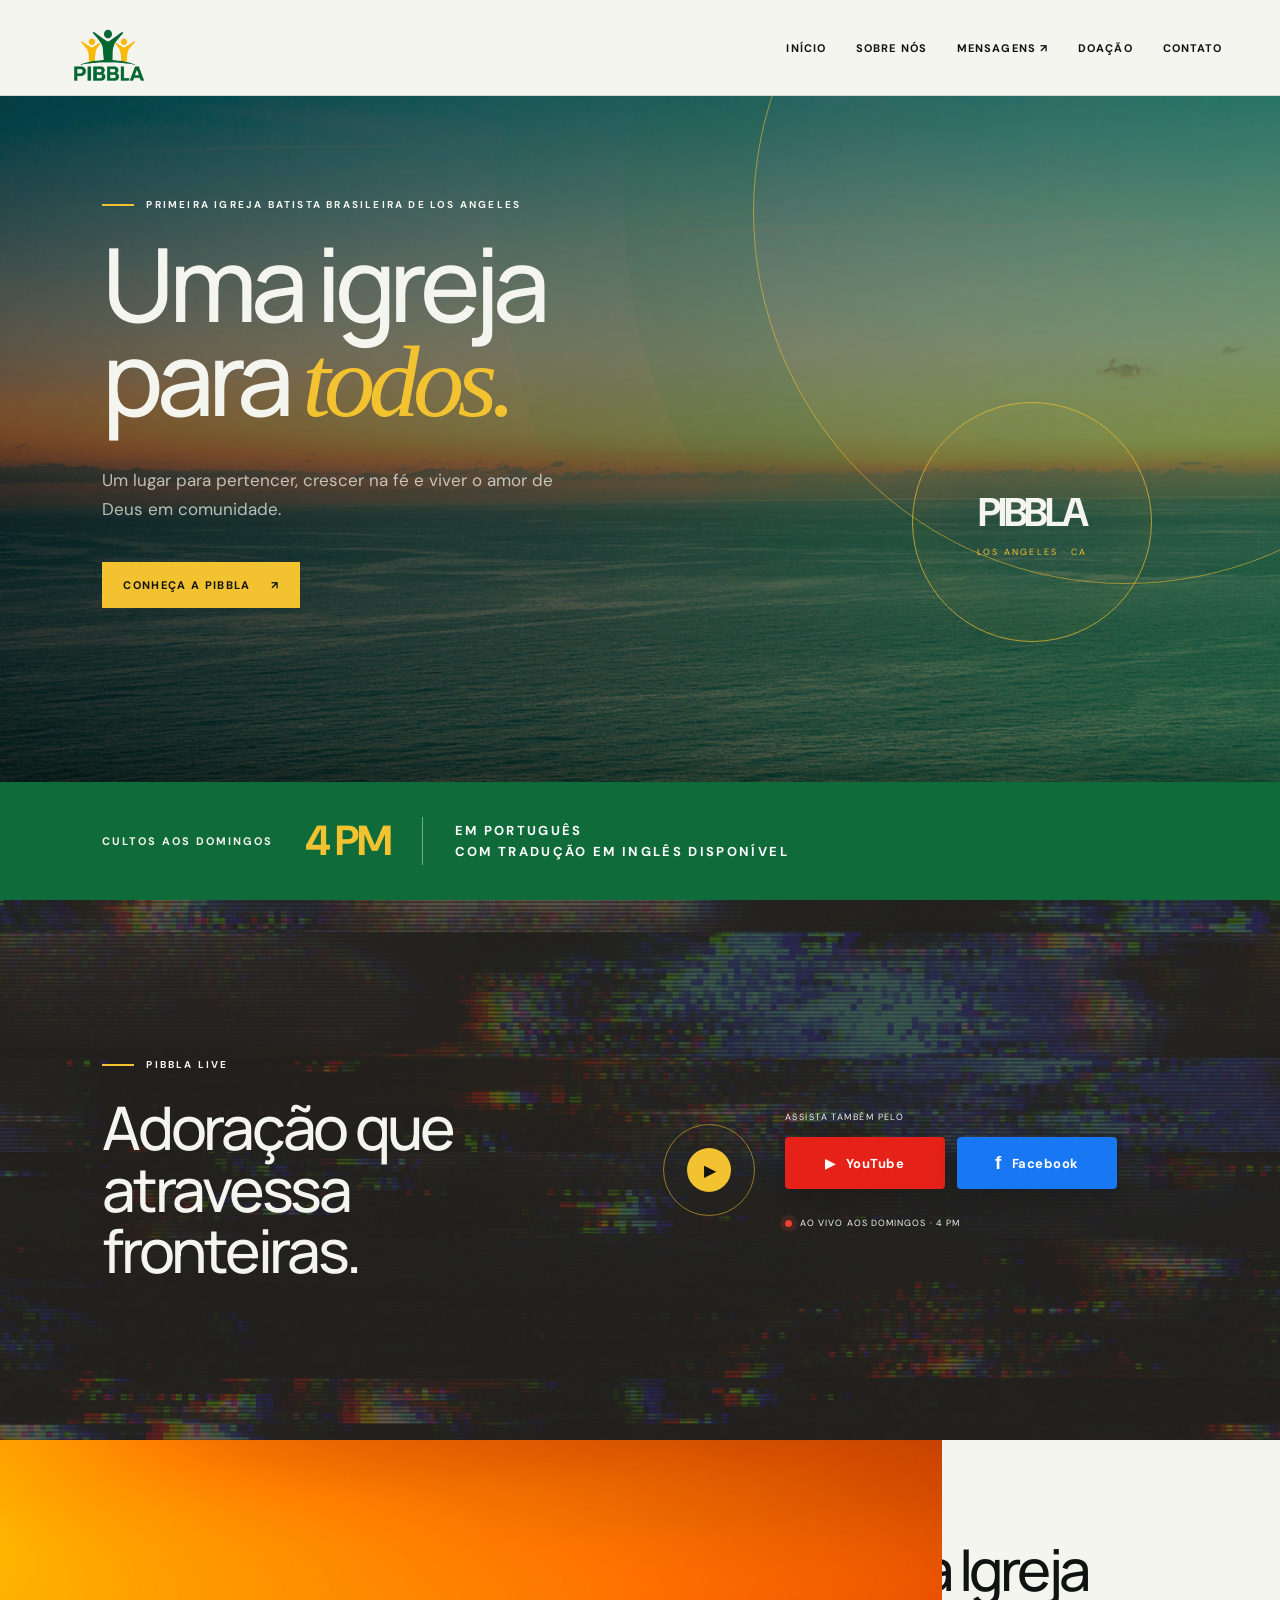
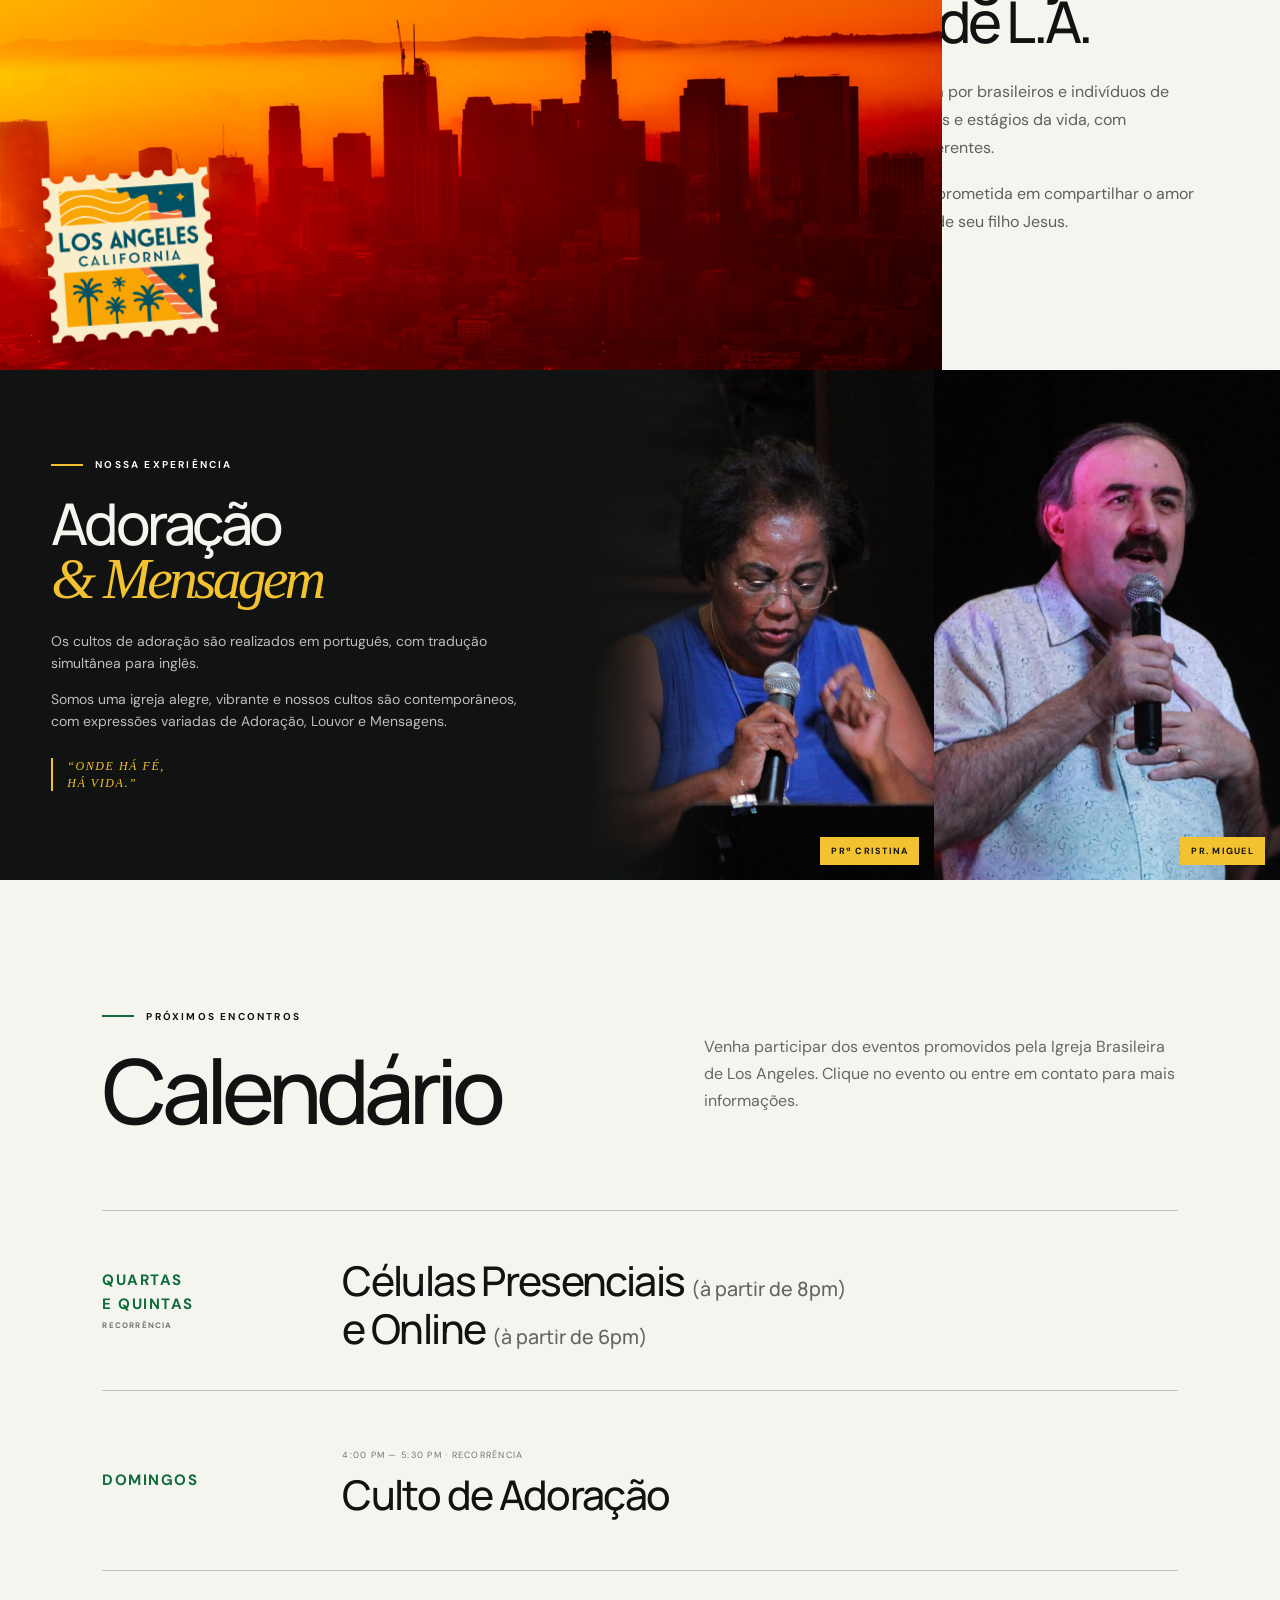
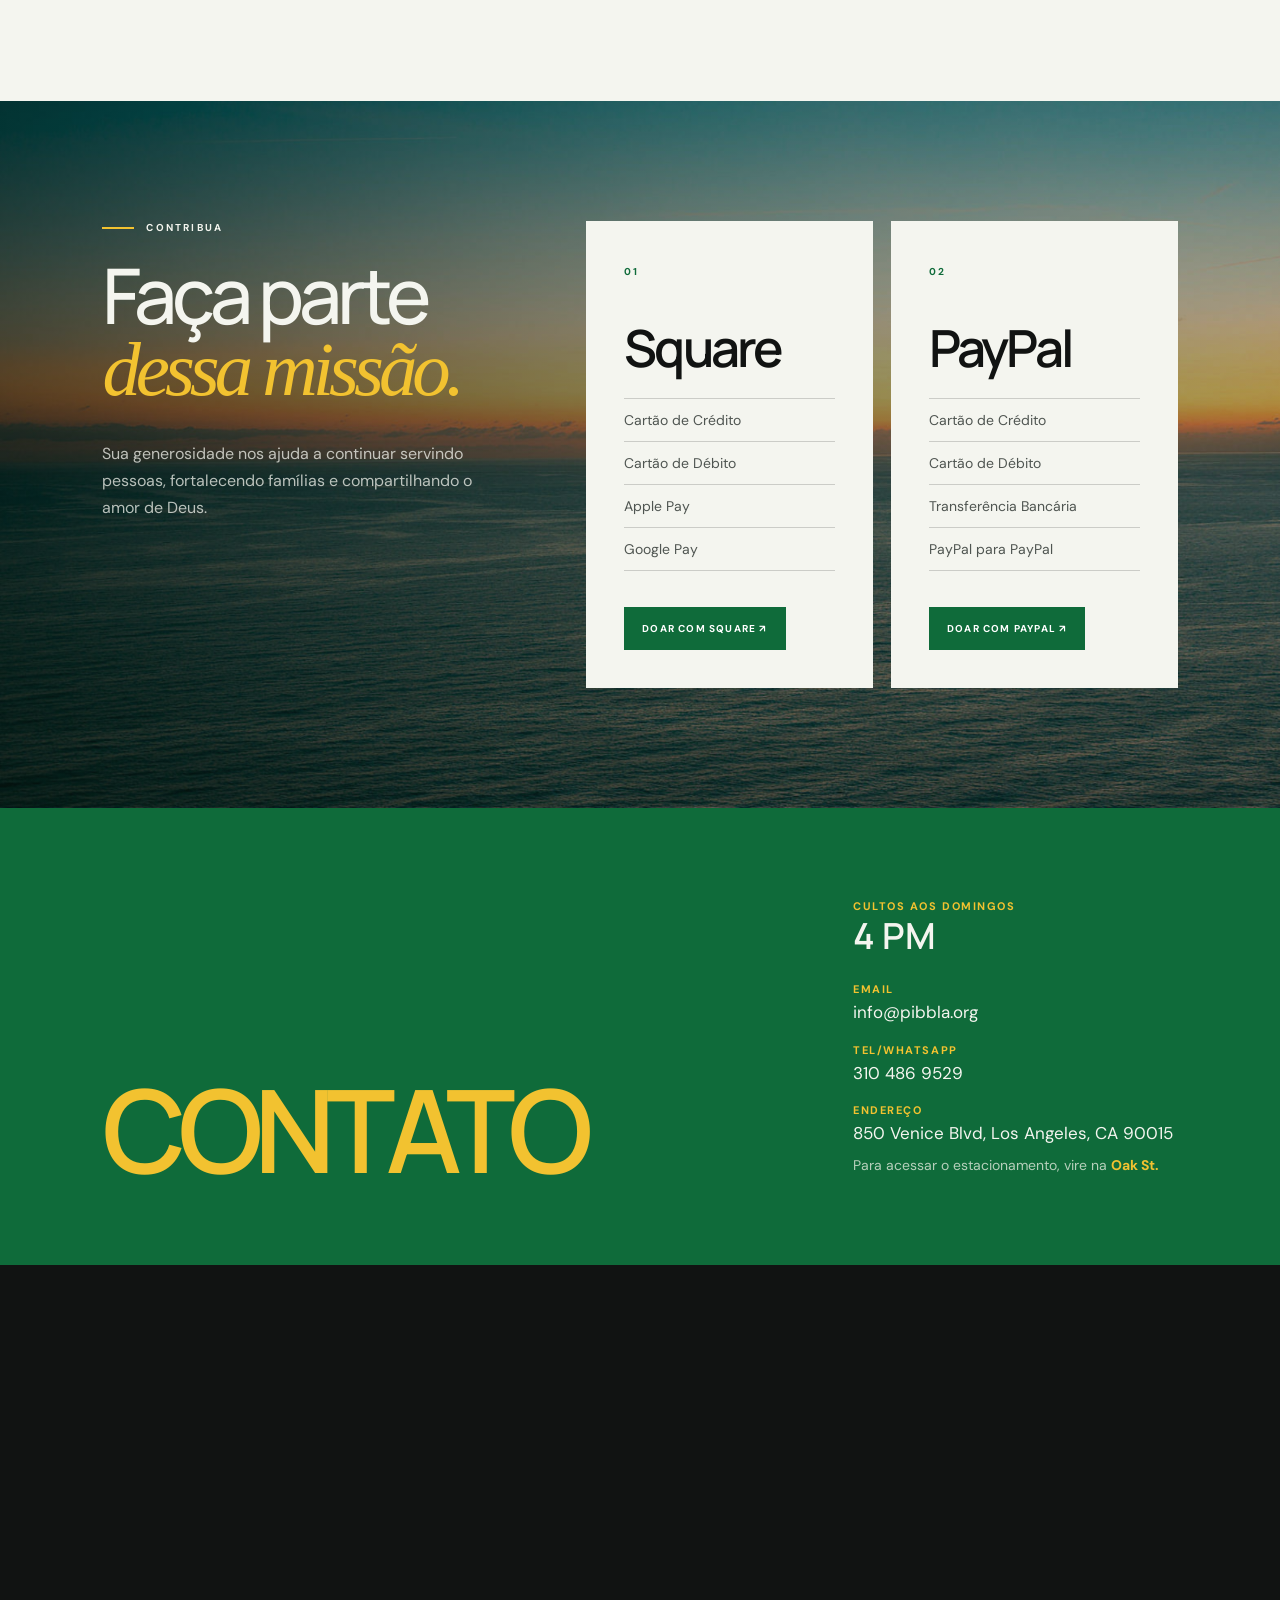
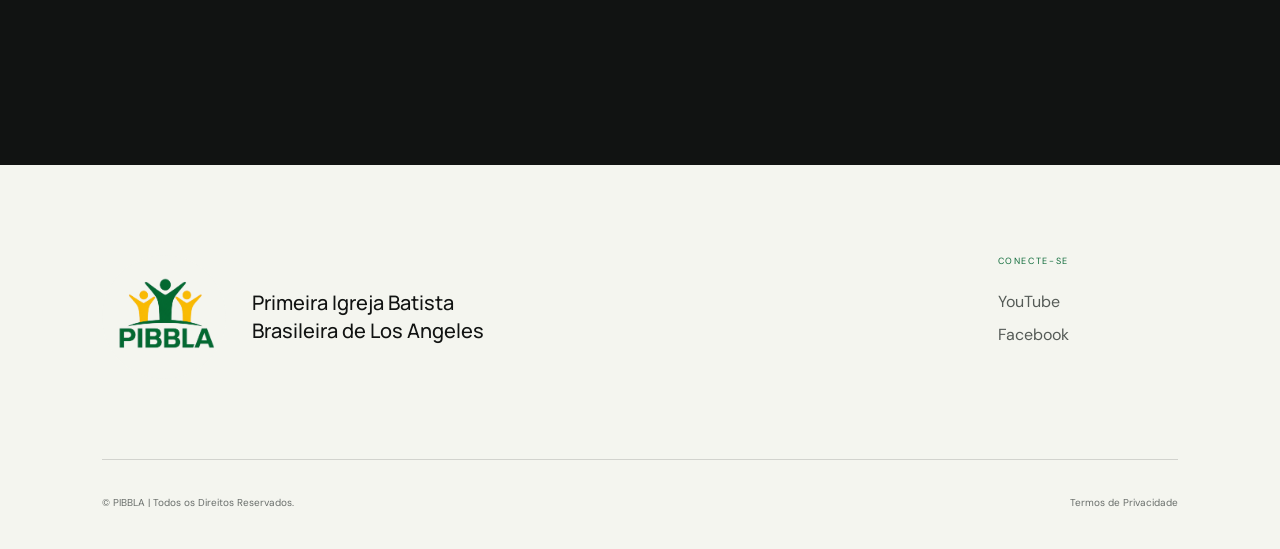
==== index.html @ 560efdf2 "adicionar doação ao menu principal" ====
<!doctype html>
<html lang="pt-BR">
<head>
  <meta charset="utf-8">
  <meta name="viewport" content="width=device-width, initial-scale=1">
  <meta name="description" content="Uma igreja para todos. Cultos em português com tradução para inglês, domingos às 4 PM em Los Angeles.">
  <meta name="theme-color" content="#0F6B3A">
  <title>PIBBLA | Primeira Igreja Batista Brasileira de Los Angeles</title>
  <link rel="icon" href="./public/pibbla-logo.png">
  <link rel="stylesheet" href="./app/globals.css">
</head>
<body>
  <main>
    <header class="site-header">
      <a class="brand" href="#inicio" aria-label="PIBBLA — Início">
        <img src="./public/pibbla-logo.png" alt="Logo PIBBLA" width="128" height="128">
      </a>
      <nav class="desktop-nav" aria-label="Navegação principal">
        <a href="#inicio">INÍCIO</a>
        <a href="./sobre/">SOBRE NÓS</a>
        <a href="https://www.youtube.com/@PIBBLAtv1" target="_blank" rel="noreferrer">MENSAGENS <span aria-hidden="true">↗</span></a>
        <a href="#doacao">DOAÇÃO</a>
        <a href="#contato">CONTATO</a>
      </nav>
      <details class="mobile-nav">
        <summary aria-label="Abrir menu"><span></span><span></span></summary>
        <div class="mobile-nav-panel">
          <a href="#inicio">INÍCIO</a>
          <a href="./sobre/">SOBRE NÓS</a>
          <a href="https://www.youtube.com/@PIBBLAtv1" target="_blank" rel="noreferrer">MENSAGENS <span aria-hidden="true">↗</span></a>
          <a href="#doacao">DOAÇÃO</a>
          <a href="#contato">CONTATO</a>
        </div>
      </details>
    </header>

    <section class="hero" id="inicio">
      <div class="hero-noise"></div>
      <div class="hero-copy">
        <p class="eyebrow light">Primeira Igreja Batista Brasileira de Los Angeles</p>
        <h1>Uma igreja<br>para <em>todos.</em></h1>
        <p class="hero-intro">Um lugar para pertencer, crescer na fé e viver o amor de Deus em comunidade.</p>
        <div class="hero-actions">
          <a class="primary-button" href="#sobre">CONHEÇA A PIBBLA <span aria-hidden="true">↗</span></a>
        </div>
      </div>
      <div class="hero-mark" aria-hidden="true">
        <div class="sun-ring"></div><span>PIBBLA</span><small>LOS ANGELES · CA</small>
      </div>
      <div class="service-strip">
        <span>CULTOS AOS DOMINGOS</span><strong>4 PM</strong><i></i>
        <span>EM PORTUGUÊS<br>COM TRADUÇÃO EM INGLÊS DISPONÍVEL</span>
      </div>
    </section>

    <section class="live-section" id="mensagens">
      <div class="live-title">
        <p class="eyebrow light">PIBBLA LIVE</p>
        <h2>Adoração que<br>atravessa fronteiras.</h2>
      </div>
      <div class="live-card">
        <a class="live-orbit" href="https://www.youtube.com/@PIBBLAtv1" target="_blank" rel="noreferrer" aria-label="Assistir à PIBBLA no YouTube"><span>▶</span></a>
        <div>
          <p>ASSISTA TAMBÉM PELO</p>
          <div class="channel-buttons">
            <a class="youtube-button" href="https://www.youtube.com/@PIBBLAtv1" target="_blank" rel="noreferrer"><span>▶</span> YouTube</a>
            <a class="facebook-button" href="https://www.facebook.com/pibbla/" target="_blank" rel="noreferrer"><span>f</span> Facebook</a>
          </div>
          <a class="live-meta" href="https://www.youtube.com/@PIBBLAtv1" target="_blank" rel="noreferrer"><span class="live-dot"></span> AO VIVO AOS DOMINGOS · 4 PM</a>
        </div>
      </div>
    </section>

    <section class="about-section" id="sobre">
      <div class="about-visual" aria-label="Vista de Los Angeles ao pôr do sol">
        <img class="about-photo" src="./public/la-sunset.png" alt="Los Angeles ao pôr do sol" width="1920" height="1080">
        <img class="about-stamp" src="./public/la-stamp.png" alt="Los Angeles, California" width="220" height="220">
      </div>
      <div class="about-copy">
        <p class="eyebrow">QUEM SOMOS</p>
        <h2>A Primeira Igreja<br>Brasileira de L.A.</h2>
        <p>A PIBBLA é uma igreja formada por brasileiros e indivíduos de diversas etnias, idiomas, idades e estágios da vida, com interesses e necessidades diferentes.</p>
        <p>Porém, somos uma igreja comprometida em compartilhar o amor de Deus e a salvação através de seu filho Jesus.</p>
        <a class="text-link" href="./sobre/">CONHEÇA NOSSA HISTÓRIA <span aria-hidden="true">↗</span></a>
      </div>
    </section>

    <section class="worship-section">
      <div class="worship-content">
        <div class="worship-heading">
          <p class="eyebrow light">NOSSA EXPERIÊNCIA</p>
          <h2>Adoração<br><em>&amp; Mensagem</em></h2>
        </div>
        <div class="worship-copy">
          <p>Os cultos de adoração são realizados em português, com tradução simultânea para inglês.</p>
          <p>Somos uma igreja alegre, vibrante e nossos cultos são contemporâneos, com expressões variadas de Adoração, Louvor e Mensagens.</p>
        </div>
        <div class="worship-quote">“ONDE HÁ FÉ,<br>HÁ VIDA.”</div>
      </div>
      <div class="pastors-gallery" aria-label="Pastores da PIBBLA pregando">
        <figure class="pastor-card pastor-cristina">
          <img src="./public/pr-cristina.png" alt="Pastora Cristina pregando durante um culto" width="997" height="997">
          <figcaption>PRª CRISTINA</figcaption>
        </figure>
        <figure class="pastor-card pastor-miguel">
          <img src="./public/pr-miguel.png" alt="Pastor Miguel pregando durante um culto" width="890" height="925">
          <figcaption>PR. MIGUEL</figcaption>
        </figure>
      </div>
    </section>

    <section class="calendar-section" id="calendario">
      <div class="calendar-heading">
        <div><p class="eyebrow">PRÓXIMOS ENCONTROS</p><h2>Calendário</h2></div>
        <p>Venha participar dos eventos promovidos pela Igreja Brasileira de Los Angeles. Clique no evento ou entre em contato para mais informações.</p>
      </div>
      <div class="event-list">
        <article class="event-card">
          <div class="event-date event-day">
            <span>QUARTAS</span>
            <strong>E QUINTAS</strong>
            <small>RECORRÊNCIA</small>
          </div>
          <div class="event-info">
            <h3>Células Presenciais <small>(à partir de 8pm)</small><br>e Online <small>(à partir de 6pm)</small></h3>
          </div>
        </article>
        <article class="event-card yellow">
          <div class="event-date event-day"><span>DOMINGOS</span></div>
          <div class="event-info"><span>4:00 PM — 5:30 PM · RECORRÊNCIA</span><h3>Culto de Adoração</h3></div>
        </article>
      </div>
    </section>

    <section class="donation-section" id="doacao">
      <div class="donation-heading">
        <p class="eyebrow light">CONTRIBUA</p>
        <h2>Faça parte<br><em>dessa missão.</em></h2>
        <p>Sua generosidade nos ajuda a continuar servindo pessoas, fortalecendo famílias e compartilhando o amor de Deus.</p>
      </div>
      <div class="donation-options">
        <article class="donation-card">
          <div>
            <span class="donation-number">01</span>
            <h3>Square</h3>
            <ul>
              <li>Cartão de Crédito</li>
              <li>Cartão de Débito</li>
              <li>Apple Pay</li>
              <li>Google Pay</li>
            </ul>
          </div>
          <a href="https://square.link/u/5iBlgdtg" target="_blank" rel="noreferrer">DOAR COM SQUARE <span aria-hidden="true">↗</span></a>
        </article>
        <article class="donation-card">
          <div>
            <span class="donation-number">02</span>
            <h3>PayPal</h3>
            <ul>
              <li>Cartão de Crédito</li>
              <li>Cartão de Débito</li>
              <li>Transferência Bancária</li>
              <li>PayPal para PayPal</li>
            </ul>
          </div>
          <a href="https://www.paypal.com/donate?business=info%40pibbla.org&amp;currency_code=USD" target="_blank" rel="noreferrer">DOAR COM PAYPAL <span aria-hidden="true">↗</span></a>
        </article>
      </div>
    </section>

    <section class="location-section" id="contato">
      <div class="location-row">
        <h2>CONTATO</h2>
        <div class="location-info">
          <p class="location-service"><strong>CULTOS AOS DOMINGOS</strong><span>4 PM</span></p>
          <address class="contact-details">
            <div><strong>Email</strong><a href="mailto:info@pibbla.org">info@pibbla.org</a></div>
            <div><strong>Tel/WhatsApp</strong><a href="tel:+13104869529">310 486 9529</a></div>
            <div>
              <strong>Endereço</strong>
              <span>850 Venice Blvd, Los Angeles, CA 90015</span>
              <span class="parking-note">Para acessar o estacionamento, vire na <b>Oak St.</b></span>
            </div>
          </address>
        </div>
      </div>
    </section>
    <div class="map-wrap">
      <iframe src="https://www.google.com/maps/embed?pb=!1m18!1m12!1m3!1d3306.166671307487!2d-118.27794538876532!3d34.03959547304974!2m3!1f0!2f0!3f0!3m2!1i1024!2i768!4f13.1!3m3!1m2!1s0x80c2c7bff854f23f%3A0x5327338df000f85c!2sPIBBLA%20-%20First%20Brazilian%20Baptist%20Church!5e0!3m2!1sen!2sus!4v1785080963605!5m2!1sen!2sus" title="Localização da PIBBLA no Google Maps" width="600" height="450" style="border:0;" allowfullscreen loading="lazy" referrerpolicy="strict-origin-when-cross-origin"></iframe>
    </div>

    <footer>
      <div class="footer-brand">
        <img src="./public/pibbla-logo.png" alt="PIBBLA" width="124" height="124">
        <p>Primeira Igreja Batista<br>Brasileira de Los Angeles</p>
      </div>
      <div class="footer-links">
        <div><span>CONECTE-SE</span><a href="https://www.youtube.com/@PIBBLAtv1" target="_blank" rel="noreferrer">YouTube</a><a href="https://www.facebook.com/pibbla/" target="_blank" rel="noreferrer">Facebook</a></div>
      </div>
      <div class="footer-bottom">
        <p>© PIBBLA | Todos os Direitos Reservados.</p>
        <button class="privacy-trigger" type="button" data-open-privacy>Termos de Privacidade</button>
      </div>
    </footer>

    <dialog class="privacy-dialog" aria-labelledby="privacy-title">
      <div class="privacy-dialog-header">
        <div>
          <p class="eyebrow">DOCUMENTO LEGAL</p>
          <h2 id="privacy-title">Termos de Privacidade</h2>
        </div>
        <form method="dialog">
          <button class="privacy-close" type="submit" aria-label="Fechar termos de privacidade">FECHAR <span aria-hidden="true">×</span></button>
        </form>
      </div>
      <div class="privacy-dialog-content">
        <p>O conteúdo deste site (<a href="http://pibbla.org/" target="_blank" rel="noreferrer">pibbla.org</a>) tem como objetivo edificar a Igreja, evangelizar os não alcançados e contribuir para o crescimento ministerial de líderes cristãos.</p>
        <p>As fontes dos artigos e matérias serão sempre que possível identificadas, exceto nos casos de fonte desconhecida, de domínio público ou de autoria não identificada. Caso você seja comprovadamente o autor de alguma das matérias veiculadas em nosso site, pedimos que entre em contato conosco o mais rápido possível para que imediatamente identifiquemos sua autoria, assim podendo fazer as alterações solicitadas ou até mesmo a retirada da matéria do ar em respeito ao autor e aos seus direitos de criação e propriedade autoral.</p>
        <p>Os artigos e matérias de colaboradores publicadas neste site são de inteira responsabilidade de seus autores e não expressam necessariamente a opinião do site ou a postura ministerial e doutrinária da PIBBLA.</p>
        <p>Todo o conteúdo do site, com exceção das fotos, pode ser usado como citação desde que identificando a fonte. Não é permitido, no entanto, a reprodução para fins de comercialização.</p>
        <p><strong>As fotos em nosso website, assim como a galeria de fotos de eventos, vídeos, áudio etc., não poderão ser utilizadas sem a concessão da PIBBLA em forma escrita!</strong></p>
        <p>Participe da otimização do nosso site enviando sua contribuição, opinião ou crítica construtiva por meio de nossos canais de contato.</p>
        <p><strong>Este site pertence à Primeira Igreja Batista Brasileira de Los Angeles (PIBBLA).</strong></p>

        <h3>Dados Pessoais</h3>
        <p>A PIBBLA não vende, aluga ou, de outro modo, torna disponível a terceiros qualquer dado pessoal (nome, endereço, número de telefone e/ou fax e endereço de correio eletrônico) enviado pelos utilizadores do nosso site.</p>
        <p>Usaremos a sua informação pessoal de modo confidencial e exclusivamente em nosso relacionamento.</p>

        <h3>Dados Não Pessoais</h3>
        <p>A PIBBLA pode recorrer à informação estatística não pessoalmente identificável a fim de otimizar o nosso site, como parte do nosso processo de revisão interna contínua e, de um modo geral, para aprender mais sobre nossos visitantes cadastrados.</p>

        <h3>Direitos Autorais</h3>
        <p>Todos os estudos, informações e imagens ou outros direitos de propriedade intelectual mencionados neste site pertencem à Primeira Igreja Batista Brasileira de Los Angeles ou aos autores mencionados.</p>
        <p>Modificação, cópia, empréstimo, transmissão e radiofusão não autorizados são proibidos. O material originário deste site não poderá ser comercializado.</p>
        <p>Os links do site podem conduzi-lo a outros sites e a PIBBLA não se responsabiliza pelo teor, exatidão ou função desses sites; as conexões são fornecidas em boa-fé e a PIBBLA não pode se responsabilizar por qualquer alteração subsequente nos sites aos quais está conectada.</p>

        <h3>Política de Privacidade</h3>
        <p>A PIBBLA e qualquer parte envolvida na criação, produção ou distribuição deste site não serão responsáveis por quaisquer danos, custos, perdas ou quaisquer obrigações diretas, incidentais, consequentes, indiretas ou punitivas resultantes de seu acesso ou uso deste site. A PIBBLA não será responsável por qualquer dano ou vírus que possa infectar seu computador ou outros equipamentos pelo uso, acesso ou transferência de qualquer material deste site.</p>
        <p>Considerando que alguns detalhes pessoais enviados aos sites da PIBBLA estão sujeitos à nossa política de proteção e privacidade de dados pessoais, entendemos que toda a informação fornecida à PIBBLA por meio da Internet (incluindo observações, sugestões, ideias, gráficos etc.) se tornará e permanecerá de nossa exclusiva propriedade com direitos irrestritos ao seu uso, sem qualquer compensação a você ou a outra pessoa. Adicionalmente, qualquer informação deste tipo não será por nós tratada como confidencial.</p>

        <h3>Segurança da Informação</h3>
        <p>Dados de identificação pessoal são mantidos de maneira segura. Somente os funcionários autorizados da PIBBLA, seus ministérios ou líderes autorizados têm acesso aos dados de identificação pessoal.</p>
        <p>Esta política pode ser modificada periodicamente.</p>
      </div>
    </dialog>
  </main>
  <script>
    const privacyDialog = document.querySelector('.privacy-dialog');
    document.querySelector('[data-open-privacy]').addEventListener('click', () => privacyDialog.showModal());
    privacyDialog.addEventListener('click', (event) => {
      if (event.target === privacyDialog) privacyDialog.close();
    });
    document.querySelectorAll('.mobile-nav-panel a').forEach((link) => {
      link.addEventListener('click', () => link.closest('.mobile-nav').removeAttribute('open'));
    });
  </script>
</body>
</html>
---- app/globals.css ----
@import url('https://fonts.googleapis.com/css2?family=DM+Sans:wght@400;500;600;700&family=Manrope:wght@400;500;600;700&display=swap');
:root { --green:#0f6b3a; --yellow:#f2c230; --black:#111312; --off:#f4f5ef; --white:#fff; }
* { box-sizing:border-box; }
::selection { background:#fff; color:var(--green); }
::-moz-selection { background:#fff; color:var(--green); }
html { scroll-behavior:smooth; }
body { margin:0; color:var(--black); background:var(--off); font-family:"DM Sans",sans-serif; }
a { color:inherit; text-decoration:none; }
button, summary { font:inherit; }
.site-header { height:96px; padding:0 4.5vw; display:flex; align-items:center; gap:38px; background:rgba(244,245,239,.96); position:sticky; top:0; z-index:20; border-bottom:1px solid rgba(17,19,18,.12); }
.brand { width:98px; height:72px; display:grid; place-items:center; overflow:hidden; margin-right:auto; }
.brand img { width:92px; height:92px; object-fit:contain; }
.desktop-nav { display:flex; align-items:center; gap:30px; }
.desktop-nav a { font-size:11px; font-weight:700; letter-spacing:.1em; position:relative; }
.desktop-nav a::after { content:""; position:absolute; left:0; right:100%; bottom:-8px; height:2px; background:var(--yellow); transition:.25s; }
.desktop-nav a:hover::after { right:0; }
.primary-button { display:inline-flex; align-items:center; justify-content:center; gap:20px; padding:16px 21px; font-size:11px; font-weight:700; letter-spacing:.12em; transition:.2s; background:var(--yellow); color:var(--black); }
.primary-button:hover { background:#ffd435; transform:translateY(-2px); }
.mobile-nav { display:none; }
.hero { min-height:calc(100vh - 96px); position:relative; overflow:hidden; padding:8vw 8vw 150px; color:var(--off); background-image:linear-gradient(105deg,rgba(7,18,11,.55) 0%,rgba(10,48,27,.55) 48%,rgba(15,107,58,.55) 100%),url("../public/hero-sunset.jpg"); background-size:cover; background-position:center; background-repeat:no-repeat; }
.hero::before { content:""; position:absolute; width:58vw; height:58vw; border:1px solid rgba(242,194,48,.55); border-radius:50%; right:-17vw; top:-20vw; box-shadow:0 0 0 10vw rgba(15,107,58,.06),0 0 0 20vw rgba(15,107,58,.04); }
.hero-noise { position:absolute; inset:0; opacity:.22; background-image:linear-gradient(120deg,transparent 0 48%,rgba(255,255,255,.025) 48% 52%,transparent 52%); background-size:32px 32px; }
.hero-copy { position:relative; z-index:2; max-width:760px; }
.eyebrow { font-size:10px; font-weight:700; letter-spacing:.22em; text-transform:uppercase; margin:0 0 26px; display:flex; align-items:center; gap:12px; }
.eyebrow::before { content:""; width:32px; height:2px; background:var(--green); }
.eyebrow.light::before { background:var(--yellow); }
.hero h1,.about-copy h2,.worship-heading h2,.calendar-heading h2 { font-family:"Manrope",sans-serif; font-size:clamp(54px,8vw,112px); line-height:.91; letter-spacing:-.065em; margin:0; font-weight:500; }
.hero h1 em,.worship-heading em { font-family:Georgia,serif; font-weight:400; color:var(--yellow); }
.hero-intro { max-width:470px; font-size:17px; line-height:1.7; color:rgba(244,245,239,.72); margin:38px 0; }
.hero-actions { display:flex; align-items:center; gap:36px; }
.text-link { display:inline-flex; align-items:center; gap:18px; font-size:10px; letter-spacing:.15em; font-weight:700; padding-bottom:6px; border-bottom:1px solid currentColor; }
.text-link.light { color:var(--off); }
.hero-mark { position:absolute; right:10%; top:38%; width:240px; height:240px; display:flex; flex-direction:column; align-items:center; justify-content:center; z-index:2; }
.sun-ring { position:absolute; inset:0; border:1px solid rgba(242,194,48,.7); border-radius:50%; box-shadow:inset 0 0 70px rgba(242,194,48,.08); }
.hero-mark span { font-size:40px; font-weight:700; letter-spacing:-.08em; }
.hero-mark small { font-size:9px; letter-spacing:.25em; color:var(--yellow); margin-top:8px; }
.service-strip { position:absolute; bottom:0; left:0; right:0; min-height:118px; background:var(--green); padding:26px 8vw; display:flex; align-items:center; gap:32px; z-index:3; box-shadow:0 -18px 45px rgba(0,0,0,.22); }
.service-strip span { font-size:11px; font-weight:700; letter-spacing:.18em; line-height:1.65; }
.service-strip span:last-child { font-size:13px; color:var(--white); }
.service-strip strong { font-size:42px; line-height:1; letter-spacing:-.05em; color:var(--yellow); }
.service-strip i { width:1px; height:48px; background:rgba(255,255,255,.42); }
.live-section { padding:130px 8vw; background-color:var(--black); background-image:url("../public/pibbla-live-bg.jpg"); background-size:cover; background-position:center; background-repeat:no-repeat; color:var(--off); display:grid; grid-template-columns:1fr 1.25fr; gap:6vw; align-items:center; }
.live-title h2 { font:500 clamp(38px,4.7vw,70px)/1.02 "Manrope",sans-serif; letter-spacing:-.055em; margin:0; }
.live-card { min-height:280px; background:transparent; color:var(--off); padding:40px; display:grid; grid-template-columns:auto 1fr; align-items:center; gap:30px; position:relative; overflow:hidden; border:0; }
.live-orbit { width:92px; height:92px; border:1px solid rgba(242,194,48,.55); border-radius:50%; display:grid; place-items:center; }
.live-orbit span { width:44px; height:44px; border-radius:50%; display:grid; place-items:center; background:var(--yellow); color:var(--black); padding-left:3px; }
.live-card p { font-size:9px; letter-spacing:.16em; margin:0 0 10px; }
.channel-buttons { display:flex; flex-wrap:wrap; gap:12px; margin:14px 0 28px; }
.channel-buttons a { min-width:160px; padding:15px 22px; display:inline-flex; align-items:center; justify-content:center; gap:10px; border-radius:4px; font-size:13px; font-weight:700; letter-spacing:.04em; box-shadow:0 8px 24px rgba(0,0,0,.22); transition:transform .2s,filter .2s; }
.channel-buttons a:hover { transform:translateY(-2px); filter:brightness(1.1); }
.channel-buttons a:focus-visible { outline:3px solid var(--yellow); outline-offset:3px; }
.youtube-button { background:#e62117; color:#fff; }
.facebook-button { background:#1877f2; color:#fff; }
.facebook-button span { font:bold 19px Arial,sans-serif; }
.live-meta { font-size:9px; letter-spacing:.12em; display:flex; align-items:center; gap:8px; }
.live-dot { width:7px; height:7px; background:#eb4034; border-radius:50%; box-shadow:0 0 0 5px rgba(235,64,52,.15); }
.about-section { display:grid; grid-template-columns:1fr 1fr; align-items:stretch; }
.about-visual { aspect-ratio:16/9; background:var(--green); position:relative; overflow:hidden; }
.about-photo { position:absolute; top:0; bottom:0; left:-10%; width:120%; height:100%; max-width:none; object-fit:cover; object-position:center 56%; animation:about-photo-pan linear both; animation-timeline:view(); animation-range:entry 0% exit 100%; will-change:transform; }
@keyframes about-photo-pan { from { transform:translateX(-6%); } to { transform:translateX(6%); } }
.about-stamp { position:absolute; left:5%; bottom:6%; width:clamp(120px,13vw,190px); height:auto; z-index:2; transform:rotate(-4deg); filter:drop-shadow(0 12px 20px rgba(0,0,0,.28)); }
.about-copy { background:var(--off); padding:clamp(48px,5vw,90px) clamp(40px,6vw,110px); display:flex; flex-direction:column; justify-content:center; align-items:flex-start; }
.about-copy h2 { font-size:clamp(42px,4.5vw,70px); margin-bottom:30px; }
.about-copy>p:not(.eyebrow) { color:#5d615e; line-height:1.75; max-width:580px; font-size:16px; margin:0 0 18px; }
.about-copy .text-link { margin-top:32px; }
.worship-section { padding:0; min-height:510px; background:var(--black); color:var(--off); display:grid; grid-template-columns:46% 54%; position:relative; overflow:hidden; }
.worship-content { padding:48px 4vw; display:flex; flex-direction:column; justify-content:center; position:relative; z-index:2; }
.worship-heading h2 { font-size:clamp(46px,4.5vw,68px); }
.worship-copy { padding-top:26px; max-width:540px; }
.worship-copy p { font-size:14px; line-height:1.55; color:rgba(244,245,239,.76); margin:0 0 15px; }
.worship-quote { margin-top:10px; font:italic 12px/1.4 Georgia,serif; color:var(--yellow); letter-spacing:.13em; border-left:2px solid var(--yellow); padding-left:14px; }
.pastors-gallery { position:relative; min-width:0; display:grid; grid-template-columns:1fr 1fr; align-items:stretch; gap:0; padding:0; }
.pastors-gallery::before { content:""; position:absolute; top:0; bottom:0; left:0; width:150px; background:linear-gradient(90deg,var(--black) 0%,rgba(17,19,18,.82) 30%,transparent 100%); z-index:2; pointer-events:none; }
.pastor-card { position:relative; width:100%; height:100%; margin:0; background:var(--black); overflow:hidden; }
.pastor-card img { display:block; width:100%; height:100%; object-fit:cover; object-position:center top; image-rendering:auto; }
.pastor-card figcaption { position:absolute; right:15px; bottom:15px; padding:8px 11px; background:var(--yellow); color:var(--black); font-size:9px; font-weight:700; letter-spacing:.14em; }
.calendar-section { padding:130px 8vw; background:var(--off); }
.calendar-heading { display:grid; grid-template-columns:1fr 1fr; gap:10vw; align-items:end; margin-bottom:80px; }
.calendar-heading h2 { font-size:clamp(58px,7vw,100px); }
.calendar-heading>p { max-width:550px; color:#656965; line-height:1.7; }
.event-list { border-top:1px solid rgba(17,19,18,.22); }
.event-card { display:grid; grid-template-columns:210px 1fr; align-items:center; gap:30px; min-height:180px; border-bottom:1px solid rgba(17,19,18,.22); padding:28px 38px 28px 0; transition:.25s; }
.event-card:hover { padding-left:28px; background:var(--yellow); color:#0F6B3B; }
.event-date { display:flex; flex-direction:column; }
.event-date span { font-size:10px; letter-spacing:.2em; font-weight:700; }
.event-date strong { font:500 64px/1 "Manrope",sans-serif; letter-spacing:-.06em; }
.event-day { gap:7px; }
.event-day span,.event-day strong { font:700 15px/1.15 "DM Sans",sans-serif; letter-spacing:.1em; color:var(--green); }
.event-day small { font-size:8px; font-weight:700; letter-spacing:.15em; color:#727572; }
.event-info span { font-size:9px; letter-spacing:.14em; color:#727572; }
.event-info h3 { font:500 clamp(28px,3.2vw,46px)/1.17 "Manrope",sans-serif; letter-spacing:-.04em; margin:8px 0 0; }
.event-info h3 small { font-size:.48em; letter-spacing:0; color:#626662; white-space:nowrap; }
.event-card:hover .event-day span,.event-card:hover .event-day strong,.event-card:hover .event-day small,.event-card:hover .event-info span,.event-card:hover .event-info h3,.event-card:hover .event-info h3 small { color:#0F6B3B; }
.event-arrow { width:52px; height:52px; border:1px solid rgba(17,19,18,.3); border-radius:50%; display:grid; place-items:center; }
.donation-section { scroll-margin-top:96px; padding:120px 8vw; background-color:var(--green); background-image:linear-gradient(105deg,rgba(4,24,13,.68) 0%,rgba(6,38,21,.48) 48%,rgba(10,54,30,.3) 100%),url("../public/hero-sunset.jpg"); background-size:cover; background-position:center 52%; background-repeat:no-repeat; color:var(--off); display:grid; grid-template-columns:.8fr 1.2fr; gap:7vw; align-items:start; }
.donation-heading { position:sticky; top:140px; }
.donation-heading h2 { font:500 clamp(50px,6vw,88px)/.92 "Manrope",sans-serif; letter-spacing:-.065em; margin:0; }
.donation-heading h2 em { color:var(--yellow); font-family:Georgia,serif; font-weight:400; }
.donation-heading>p:last-child { max-width:500px; margin:34px 0 0; color:rgba(244,245,239,.74); font-size:16px; line-height:1.7; }
.donation-options { display:grid; grid-template-columns:1fr 1fr; gap:18px; }
.donation-card { min-height:440px; padding:38px; background:var(--off); color:var(--black); display:flex; flex-direction:column; justify-content:space-between; }
.donation-number { color:var(--green); font-size:10px; font-weight:700; letter-spacing:.16em; }
.donation-card h3 { margin:42px 0 24px; font:600 clamp(36px,4vw,54px)/1 "Manrope",sans-serif; letter-spacing:-.055em; }
.donation-card ul { list-style:none; margin:0; padding:0; border-top:1px solid rgba(17,19,18,.18); }
.donation-card li { padding:12px 0; border-bottom:1px solid rgba(17,19,18,.18); color:#4f5551; font-size:14px; }
.donation-card a { align-self:flex-start; margin-top:36px; padding:15px 18px; background:var(--green); color:#fff; font-size:10px; font-weight:700; letter-spacing:.12em; transition:transform .2s,background .2s; }
.donation-card a:hover { background:#084d29; transform:translateY(-2px); }
.location-section { background:var(--green); color:var(--off); padding:90px 8vw; }
.location-row { display:grid; grid-template-columns:1.35fr .65fr; gap:6vw; align-items:end; }
.location-row h2 { font:600 clamp(64px,9vw,138px)/.8 "Manrope",sans-serif; letter-spacing:-.075em; margin:0; color:var(--yellow); }
.location-info { max-width:420px; display:flex; flex-direction:column; align-items:flex-start; gap:20px; }
.location-info p { font-size:17px; line-height:1.6; margin:0; }
.location-info p strong { color:var(--yellow); }
.location-service { display:flex; flex-direction:column; gap:3px; }
.location-service strong { font-size:11px; letter-spacing:.14em; }
.location-service span { font:600 36px/1 "Manrope",sans-serif; color:var(--off); }
.contact-details { display:grid; gap:18px; margin-top:8px; font-style:normal; }
.contact-details div { display:flex; flex-direction:column; gap:4px; }
.contact-details strong { color:var(--yellow); font-size:11px; letter-spacing:.14em; text-transform:uppercase; }
.contact-details a,.contact-details span { color:var(--off); font-size:17px; line-height:1.45; }
.contact-details .parking-note { margin-top:5px; color:rgba(246,246,237,.72); font-size:14px; }
.contact-details .parking-note b { color:var(--yellow); }
.contact-details a:hover { text-decoration:underline; text-underline-offset:4px; }
.map-wrap { width:100%; height:500px; background:var(--black); }
.map-wrap iframe { display:block; width:100%; height:100%; border:0; }
footer { background:var(--off); color:var(--black); padding:90px 8vw 30px; display:grid; grid-template-columns:1fr auto; gap:80px; }
.footer-brand { display:flex; align-items:center; gap:26px; }
.footer-brand img { background:var(--off); border-radius:50%; object-fit:contain; }
.footer-brand p { font:500 20px/1.4 "Manrope",sans-serif; }
.footer-links { display:grid; grid-template-columns:1fr; min-width:180px; }
.footer-links div { display:flex; flex-direction:column; gap:12px; }
.footer-links span { font-size:9px; letter-spacing:.18em; color:var(--green); margin-bottom:12px; }
.footer-links a { color:#555b57; }
.footer-bottom { grid-column:1/-1; border-top:1px solid rgba(17,19,18,.15); padding-top:26px; display:grid; grid-template-columns:1fr auto; gap:30px; font-size:10px; color:#696e6b; }
.privacy-trigger { appearance:none; padding:0; border:0; background:none; color:inherit; cursor:pointer; font:inherit; }
.privacy-trigger:hover { color:var(--green); text-decoration:underline; text-underline-offset:4px; }
.privacy-dialog { width:min(900px,calc(100% - 40px)); max-height:calc(100vh - 40px); margin:auto; padding:0; border:0; background:var(--off); color:var(--black); box-shadow:0 30px 90px rgba(0,0,0,.38); }
.privacy-dialog::backdrop { background:rgba(5,18,10,.78); backdrop-filter:blur(5px); }
.privacy-dialog-header { position:sticky; top:0; z-index:2; padding:34px 42px 28px; border-bottom:1px solid rgba(17,19,18,.15); background:rgba(244,245,239,.97); display:flex; align-items:flex-start; justify-content:space-between; gap:28px; }
.privacy-dialog-header .eyebrow { margin-bottom:12px; color:var(--green); }
.privacy-dialog-header h2 { margin:0; font:500 clamp(34px,5vw,58px)/1 "Manrope",sans-serif; letter-spacing:-.055em; }
.privacy-close { appearance:none; border:1px solid rgba(17,19,18,.22); background:transparent; padding:11px 13px; color:var(--black); cursor:pointer; display:flex; align-items:center; gap:10px; font-size:9px; font-weight:700; letter-spacing:.12em; }
.privacy-close span { font-size:20px; line-height:.7; }
.privacy-close:hover { background:var(--green); color:#fff; border-color:var(--green); }
.privacy-dialog-content { padding:36px 42px 48px; }
.privacy-dialog-content p { margin:0 0 20px; color:#505652; font-size:15px; line-height:1.75; }
.privacy-dialog-content h3 { margin:42px 0 14px; color:var(--green); font:600 24px/1.2 "Manrope",sans-serif; letter-spacing:-.025em; }
.privacy-dialog-content strong { color:var(--black); }
.privacy-dialog-content a { color:var(--green); text-decoration:underline; text-underline-offset:3px; }

@media (max-width:1050px) {
  .desktop-nav { display:none; }
  .mobile-nav { display:block; margin-left:8px; }
  .mobile-nav summary { width:46px; height:46px; border:1px solid rgba(17,19,18,.25); display:grid; place-content:center; gap:6px; list-style:none; cursor:pointer; }
  .mobile-nav summary::-webkit-details-marker { display:none; }
  .mobile-nav summary span { width:20px; height:2px; background:var(--black); }
  .mobile-nav-panel { position:absolute; top:96px; left:0; right:0; background:var(--off); padding:24px 6vw 38px; display:flex; flex-direction:column; gap:18px; border-bottom:1px solid rgba(17,19,18,.15); }
  .mobile-nav-panel a { font-size:13px; font-weight:700; letter-spacing:.1em; }
  .live-section { grid-template-columns:1fr; }
  .section-number { display:none; }
  .about-section { grid-template-columns:1fr; }
  .about-visual { min-height:0; }
  .donation-section { grid-template-columns:1fr; }
  .donation-heading { position:static; }
  .calendar-heading { gap:6vw; }
}

@media (max-width:720px) {
  .site-header { height:80px; padding:0 5vw; }
  .brand { width:76px; height:62px; }
  .brand img { width:78px; height:78px; }
  .mobile-nav-panel { top:80px; }
  .donation-section { scroll-margin-top:80px; }
  .hero { min-height:780px; padding:100px 6vw 150px; background-image:linear-gradient(105deg,rgba(7,18,11,.55) 0%,rgba(10,48,27,.55) 62%,rgba(15,107,58,.55) 100%),url("../public/hero-sunset.jpg"); background-position:58% center; }
  .hero h1 { font-size:clamp(50px,16vw,68px); }
  .hero-mark { display:none; }
  .hero-actions { align-items:flex-start; flex-direction:column; gap:24px; }
  .service-strip { padding:22px 6vw; gap:18px; }
  .service-strip strong { font-size:34px; }
  .live-section,.calendar-section { padding:90px 6vw; }
  .live-card { grid-template-columns:auto 1fr; padding:32px 24px; }
  .live-orbit { display:none; }
  .about-visual { min-height:470px; }
  .about-copy { padding:90px 7vw; }
  .donation-section { padding:90px 6vw; }
  .worship-section { grid-template-columns:1fr; min-height:0; }
  .worship-content { padding:58px 7vw 52px; }
  .worship-copy { padding-top:10px; }
  .pastors-gallery { height:420px; padding:0; }
  .pastors-gallery::before { top:0; right:0; bottom:auto; width:100%; height:90px; background:linear-gradient(180deg,var(--black) 0%,rgba(17,19,18,.7) 35%,transparent 100%); }
  .calendar-heading { grid-template-columns:1fr; gap:30px; margin-bottom:50px; }
  .event-card { grid-template-columns:150px 1fr; min-height:135px; padding-right:4px; gap:22px; }
  .event-date strong { font-size:45px; }
  .event-info span { font-size:8px; }
  .event-info h3 { font-size:28px; }
  .event-arrow { width:40px; height:40px; }
  .location-section { padding:80px 6vw; }
  .location-row { grid-template-columns:1fr; gap:32px; }
  .location-row h2 { font-size:14vw; }
  .location-info p { font-size:16px; }
  .map-wrap { height:420px; }
  footer { padding:70px 7vw 30px; grid-template-columns:1fr; gap:55px; }
  .footer-links { gap:24px; }
  .footer-bottom { grid-column:1; grid-template-columns:1fr; gap:14px; }
}

@media (max-width:480px) {
  .site-header { padding:0 18px; gap:10px; }
  .brand { margin-right:auto; }
  .mobile-nav { margin-left:0; }
  .hero { min-height:720px; padding:78px 22px 164px; }
  .hero h1 { font-size:clamp(46px,17vw,60px); line-height:.95; }
  .hero-intro { font-size:15px; margin:28px 0; }
  .primary-button { width:100%; }
  .service-strip { min-height:144px; padding:18px 22px; display:grid; grid-template-columns:auto auto 1fr; gap:8px 16px; }
  .service-strip span { font-size:10px; }
  .service-strip span:last-child { font-size:11px; }
  .service-strip strong { font-size:34px; }
  .service-strip i { height:46px; grid-column:3; grid-row:1 / span 2; justify-self:start; }
  .service-strip span:last-child { grid-column:1 / -1; }
  .live-section,.calendar-section { padding:72px 22px; }
  .live-title h2 { font-size:39px; }
  .live-card { min-height:245px; padding:28px 20px; gap:12px; grid-template-columns:1fr; }
  .channel-buttons a { width:100%; min-width:0; }
  .live-card h3 { font-size:25px; }
  .about-visual { min-height:390px; }
  .about-stamp { left:20px; bottom:20px; width:112px; }
  .about-copy { padding:72px 22px; }
  .about-copy h2 { font-size:42px; }
  .donation-section { padding:72px 22px; }
  .donation-options { grid-template-columns:1fr; }
  .donation-card { min-height:400px; padding:30px; }
  .worship-content { padding:52px 22px 42px; }
  .worship-heading h2 { font-size:46px; }
  .pastors-gallery { height:320px; padding:0; gap:0; }
  .pastor-card { width:100%; }
  .pastor-card figcaption { right:8px; bottom:8px; padding:6px 8px; font-size:7px; }
  .calendar-heading h2 { font-size:54px; }
  .event-card { grid-template-columns:1fr; gap:18px; padding:30px 4px 30px 0; }
  .event-day { gap:5px; }
  .event-date strong { font-size:39px; }
  .event-info span { display:block; line-height:1.45; }
  .event-info h3 { font-size:24px; }
  .event-info h3 small { white-space:normal; }
  .event-arrow { width:34px; height:34px; }
  .location-section { padding:68px 22px; }
  .location-row h2 { font-size:18vw; }
  .map-wrap { height:360px; }
  footer { padding:62px 22px 28px; }
  .footer-brand { align-items:flex-start; gap:16px; }
  .footer-brand img { width:86px; height:86px; }
  .footer-brand p { font-size:17px; }
  .privacy-dialog { width:calc(100% - 24px); max-height:calc(100vh - 24px); }
  .privacy-dialog-header { padding:24px 20px 20px; }
  .privacy-dialog-header .eyebrow { display:none; }
  .privacy-dialog-header h2 { font-size:32px; }
  .privacy-close { padding:10px; }
  .privacy-close { font-size:0; }
  .privacy-close span { font-size:22px; }
  .privacy-dialog-content { padding:28px 20px 36px; }
}

@media (prefers-reduced-motion:reduce) { html { scroll-behavior:auto; } * { transition:none!important; } .about-photo { animation:none; transform:none; } }

/* Quem Somos */
.about-hero { min-height:calc(100vh - 96px); position:relative; overflow:hidden; color:var(--off); display:flex; align-items:flex-end; padding:8vw 8vw 10vw; background:var(--black); }
.about-hero-photo { position:absolute; inset:0; background:url("../public/hero-sunset.jpg") center 56%/cover no-repeat; transform:scale(1.02); }
.about-hero-shade { position:absolute; inset:0; background:linear-gradient(90deg,rgba(4,18,10,.88) 0%,rgba(7,35,20,.57) 50%,rgba(7,18,11,.18) 100%),linear-gradient(0deg,rgba(4,10,6,.7),transparent 55%); }
.about-hero-content { position:relative; z-index:2; max-width:850px; }
.about-hero h1 { font:500 clamp(72px,11vw,164px)/.78 "Manrope",sans-serif; letter-spacing:-.08em; margin:0; }
.about-hero h1 em,.intro-title h2 em,.essence-card h2 em,.welcome-band h2 em { font-family:Georgia,serif; font-weight:400; color:var(--yellow); }
.about-hero-content>p:last-child { max-width:590px; font-size:18px; line-height:1.7; color:rgba(244,245,239,.8); margin:42px 0 0; }
.about-hero-seal { position:absolute; z-index:2; right:9vw; top:18%; width:210px; height:210px; border:1px solid rgba(242,194,48,.75); border-radius:50%; display:flex; flex-direction:column; align-items:center; justify-content:center; box-shadow:inset 0 0 70px rgba(242,194,48,.08); }
.about-hero-seal span { font-size:36px; font-weight:700; letter-spacing:-.07em; }
.about-hero-seal small { margin-top:7px; color:var(--yellow); font-size:8px; letter-spacing:.24em; }
.scroll-cue { position:absolute; z-index:3; right:8vw; bottom:4vw; font-size:9px; font-weight:700; letter-spacing:.17em; display:flex; align-items:center; gap:18px; }
.scroll-cue span { width:40px; height:40px; border:1px solid rgba(255,255,255,.45); border-radius:50%; display:grid; place-items:center; }
.intro-section { padding:150px 8vw; display:grid; grid-template-columns:1.1fr .9fr; gap:10vw; background:var(--off); }
.intro-title h2 { font:500 clamp(58px,7.2vw,106px)/.9 "Manrope",sans-serif; letter-spacing:-.07em; margin:0; }
.intro-title h2 em { color:var(--green); }
.intro-copy { align-self:end; max-width:610px; }
.intro-copy p { color:#626763; font-size:16px; line-height:1.8; }
.intro-copy .lead { color:var(--black); font:500 clamp(24px,2.3vw,35px)/1.35 "Manrope",sans-serif; letter-spacing:-.035em; }
.essence-section { display:grid; grid-template-columns:1fr 1fr; }
.essence-card { position:relative; min-height:650px; padding:80px 6vw; overflow:hidden; display:flex; flex-direction:column; justify-content:center; }
.essence-card h2 { font:500 clamp(46px,5vw,72px)/.95 "Manrope",sans-serif; letter-spacing:-.06em; margin:0 0 38px; }
.essence-card>p:not(.eyebrow) { max-width:570px; font-size:16px; line-height:1.75; }
.card-number { position:absolute; top:34px; right:38px; font-size:10px; font-weight:700; letter-spacing:.18em; }
.image-card { padding:0; background:var(--black); }
.image-card img { width:100%; height:100%; object-fit:cover; object-position:center 16%; filter:saturate(.88) contrast(1.05); }
.image-card::after { content:""; position:absolute; inset:0; background:linear-gradient(0deg,rgba(0,0,0,.62),transparent 50%); }
.image-card .card-number { color:var(--off); z-index:2; }
.image-caption { position:absolute; z-index:2; left:42px; bottom:38px; color:var(--white); font-size:10px; font-weight:700; letter-spacing:.2em; }
.green-card { background:var(--green); color:var(--off); }
.green-card>p:not(.eyebrow) { color:rgba(255,255,255,.76); }
.yellow-card { grid-column:1/-1; min-height:600px; padding-left:50%; background:var(--yellow); }
.yellow-card::before { content:"“"; position:absolute; left:8vw; top:12px; font:400 360px/1 Georgia,serif; color:rgba(15,107,58,.18); }
.yellow-card h2 em { color:var(--green); }
.yellow-card>p:not(.eyebrow) { color:#343a35; }
.beliefs-section { background:var(--black); color:var(--off); padding:140px 8vw; }
.beliefs-heading { display:grid; grid-template-columns:1fr 1fr; gap:8vw; align-items:end; padding-bottom:70px; }
.beliefs-heading h2 { font:500 clamp(72px,9vw,130px)/.85 "Manrope",sans-serif; letter-spacing:-.075em; color:var(--yellow); margin:0; }
.beliefs-intro { font:500 clamp(23px,2.4vw,35px)/1.4 "Manrope",sans-serif; letter-spacing:-.035em; margin:0; max-width:650px; }
.beliefs-list { list-style:none; padding:0; margin:0; border-top:1px solid rgba(255,255,255,.2); }
.beliefs-list li { display:grid; grid-template-columns:110px 1fr; gap:35px; padding:34px 0; border-bottom:1px solid rgba(255,255,255,.2); }
.belief-number { color:var(--yellow); font:500 26px/1 "Manrope",sans-serif; }
.beliefs-list p { font:500 clamp(19px,2vw,28px)/1.35 "Manrope",sans-serif; letter-spacing:-.025em; margin:0 0 12px; max-width:1000px; }
.beliefs-list small { color:rgba(244,245,239,.56); font:italic 13px/1.5 Georgia,serif; }
.welcome-band { min-height:600px; padding:120px 8vw; background:linear-gradient(105deg,rgba(10,57,31,.88),rgba(15,107,58,.65)),url("../public/la-sunset.png") center/cover; color:var(--off); display:flex; flex-direction:column; align-items:flex-start; justify-content:center; }
.welcome-band>p { font-size:10px; font-weight:700; letter-spacing:.22em; color:var(--yellow); }
.welcome-band h2 { font:500 clamp(58px,8vw,118px)/.9 "Manrope",sans-serif; letter-spacing:-.07em; margin:18px 0 45px; }
.welcome-band a { padding:17px 22px; background:var(--yellow); color:var(--black); font-size:10px; font-weight:700; letter-spacing:.14em; display:inline-flex; gap:30px; }

@media (max-width:900px) {
  .about-hero-seal { width:150px; height:150px; top:14%; }
  .about-hero-seal span { font-size:28px; }
  .intro-section,.beliefs-heading { grid-template-columns:1fr; gap:50px; }
  .essence-section { grid-template-columns:1fr; }
  .yellow-card { grid-column:auto; padding-left:8vw; }
  .yellow-card::before { display:none; }
}
@media (max-width:720px) {
  .about-hero { min-height:760px; padding:110px 6vw 120px; }
  .about-hero h1 { font-size:clamp(70px,22vw,105px); }
  .about-hero-seal { display:none; }
  .scroll-cue { left:6vw; right:auto; bottom:34px; }
  .intro-section { padding:90px 6vw; }
  .essence-card { min-height:570px; padding:70px 7vw; }
  .image-card { padding:0; }
  .beliefs-section { padding:90px 6vw; }
  .beliefs-list li { grid-template-columns:55px 1fr; gap:18px; }
  .beliefs-heading { padding-bottom:50px; }
  .welcome-band { padding:90px 6vw; min-height:520px; }
}
@media (max-width:480px) {
  .about-hero { min-height:690px; padding:90px 22px 110px; }
  .about-hero h1 { font-size:70px; }
  .about-hero-content>p:last-child { font-size:15px; margin-top:30px; }
  .intro-section { padding:72px 22px; }
  .intro-title h2 { font-size:52px; }
  .intro-copy .lead { font-size:23px; }
  .essence-card { min-height:530px; padding:64px 22px; }
  .image-card { padding:0; min-height:480px; }
  .essence-card h2 { font-size:45px; }
  .beliefs-section { padding:72px 22px; }
  .beliefs-heading h2 { font-size:70px; }
  .beliefs-list li { grid-template-columns:1fr; gap:13px; padding:28px 0; }
  .beliefs-list p { font-size:20px; }
  .welcome-band { padding:72px 22px; }
  .welcome-band h2 { font-size:54px; }
}
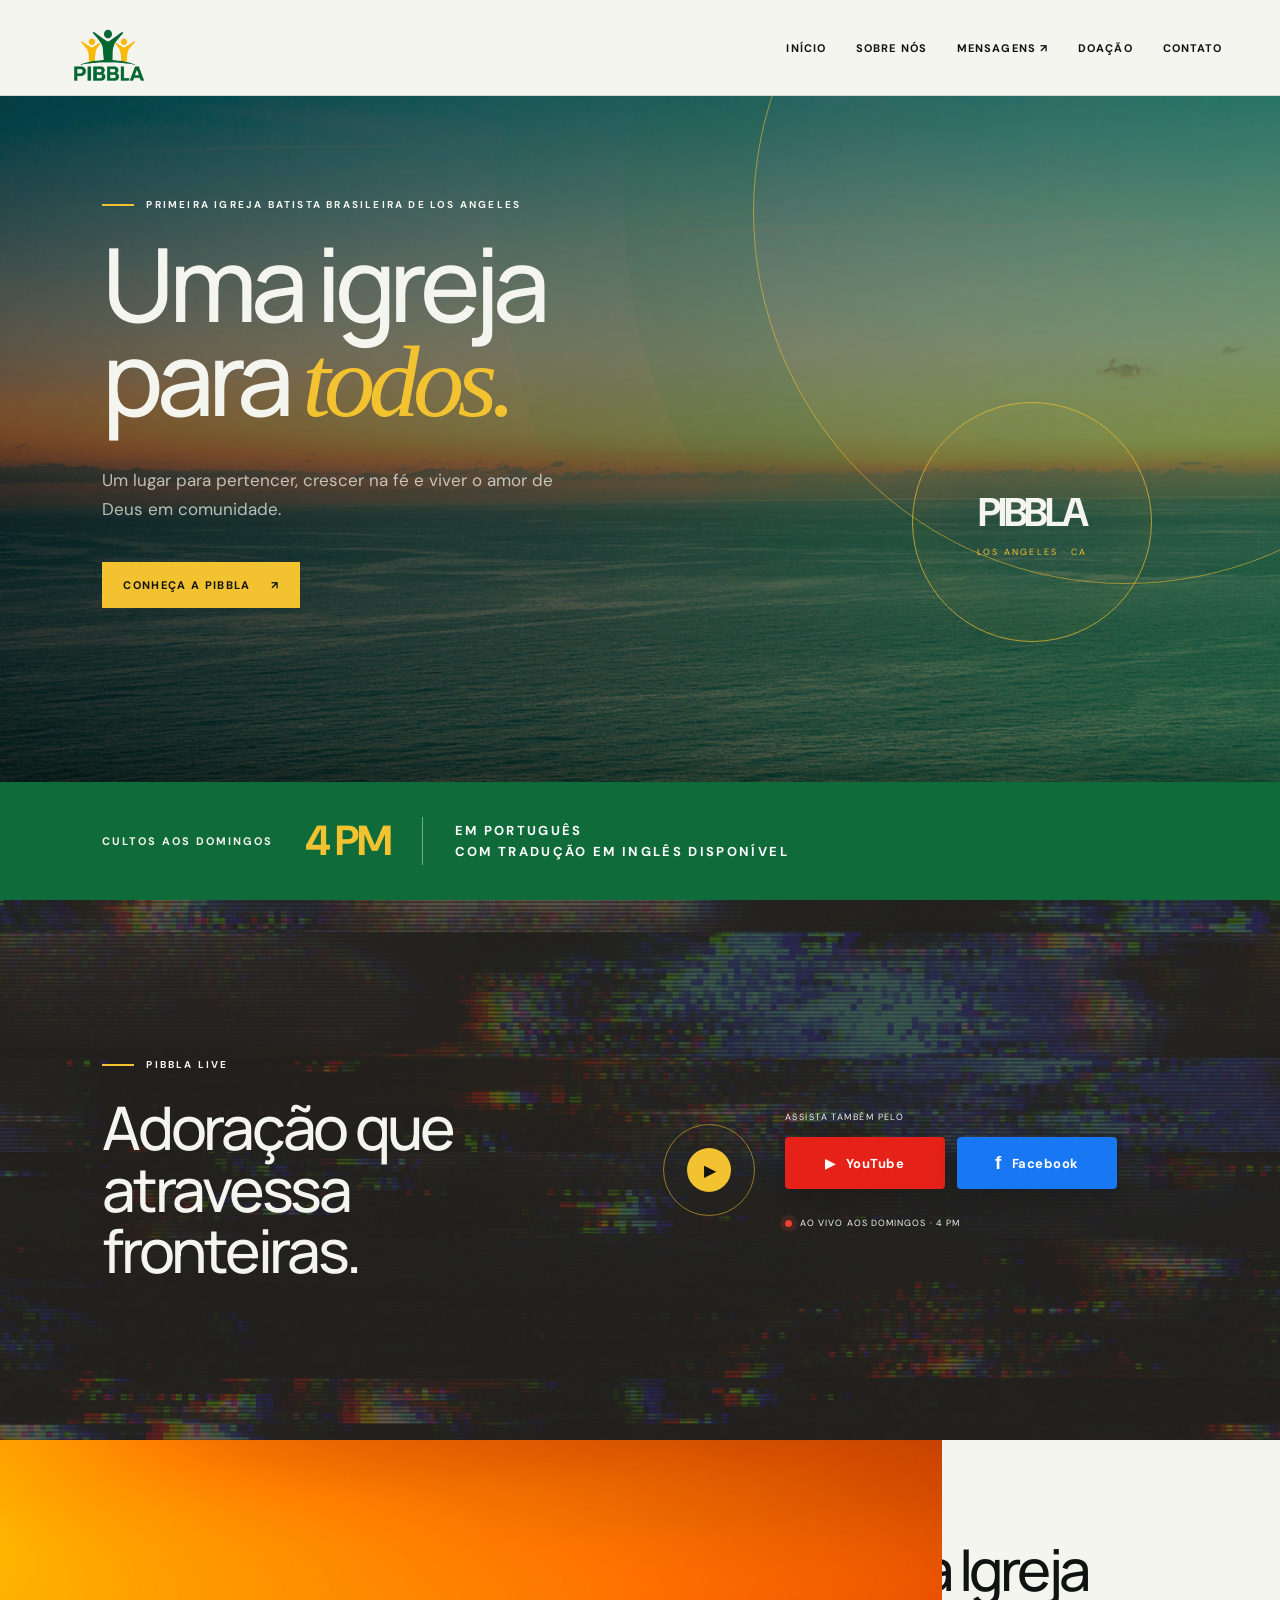
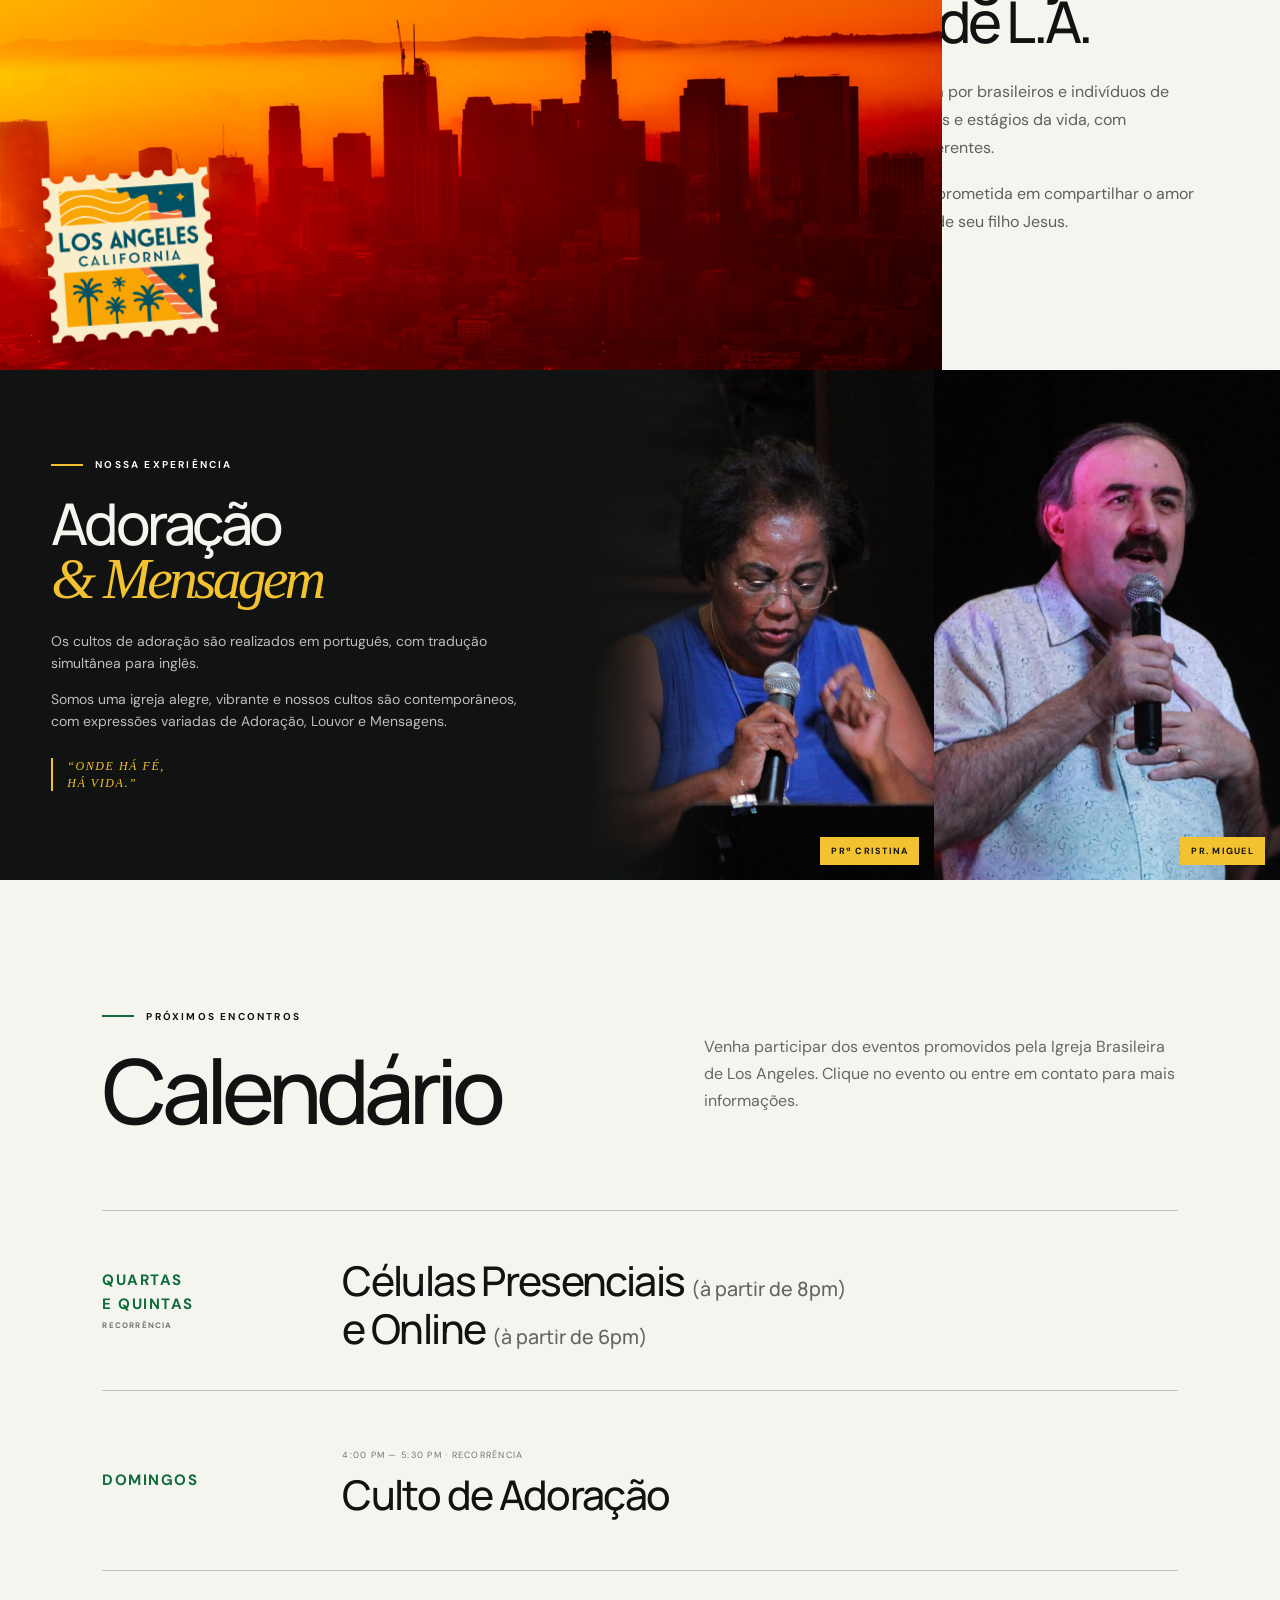
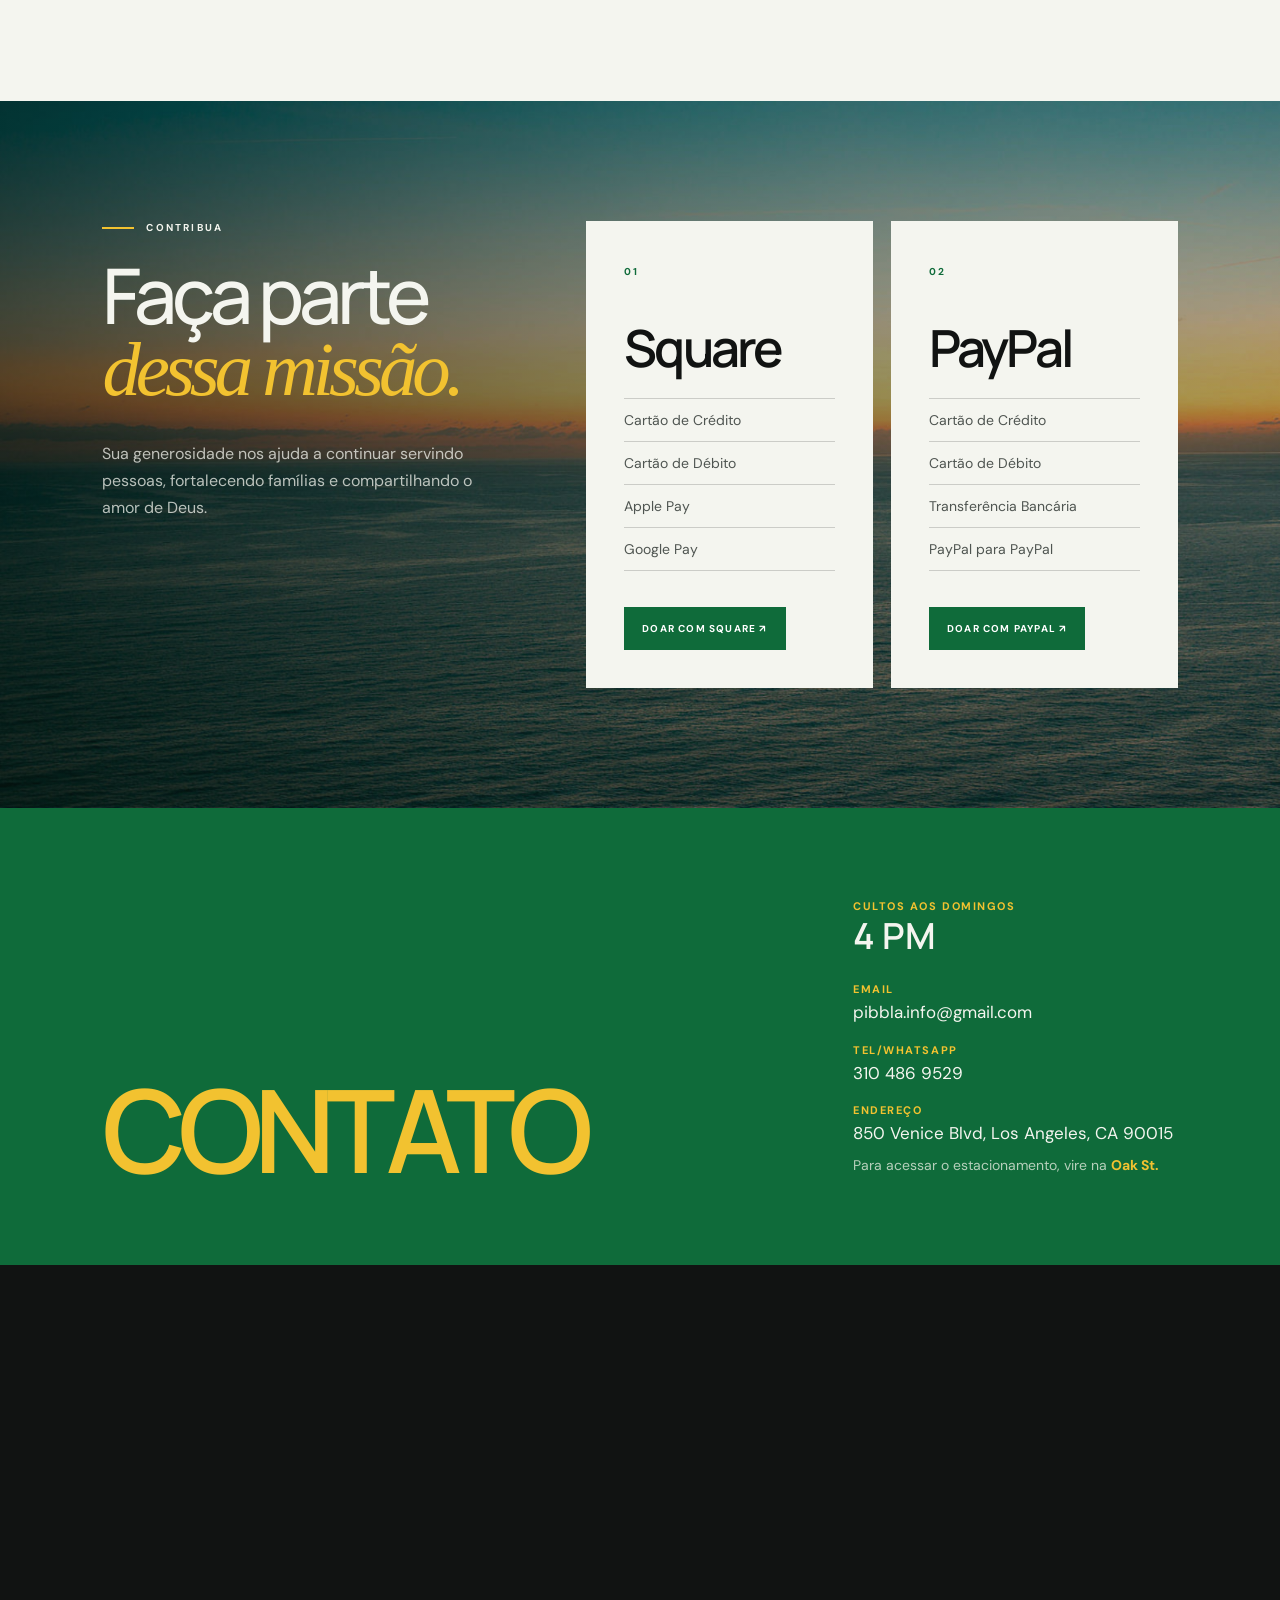
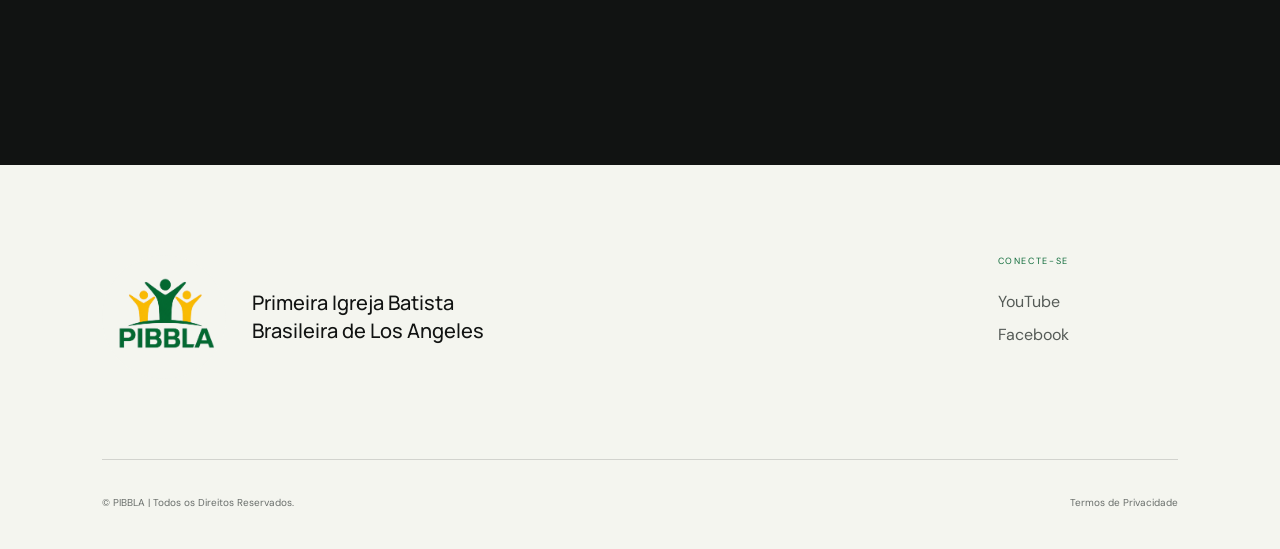
==== commit 34288240: "Update index.html" ====
--- a/index.html
+++ b/index.html
@@ -174,7 +174,7 @@
         <div class="location-info">
           <p class="location-service"><strong>CULTOS AOS DOMINGOS</strong><span>4 PM</span></p>
           <address class="contact-details">
-            <div><strong>Email</strong><a href="mailto:info@pibbla.org">info@pibbla.org</a></div>
+            <div><strong>Email</strong><a href="mailto:pibbla.info@gmail.com">pibbla.info@gmail.com</a></div>
             <div><strong>Tel/WhatsApp</strong><a href="tel:+13104869529">310 486 9529</a></div>
             <div>
               <strong>Endereço</strong>
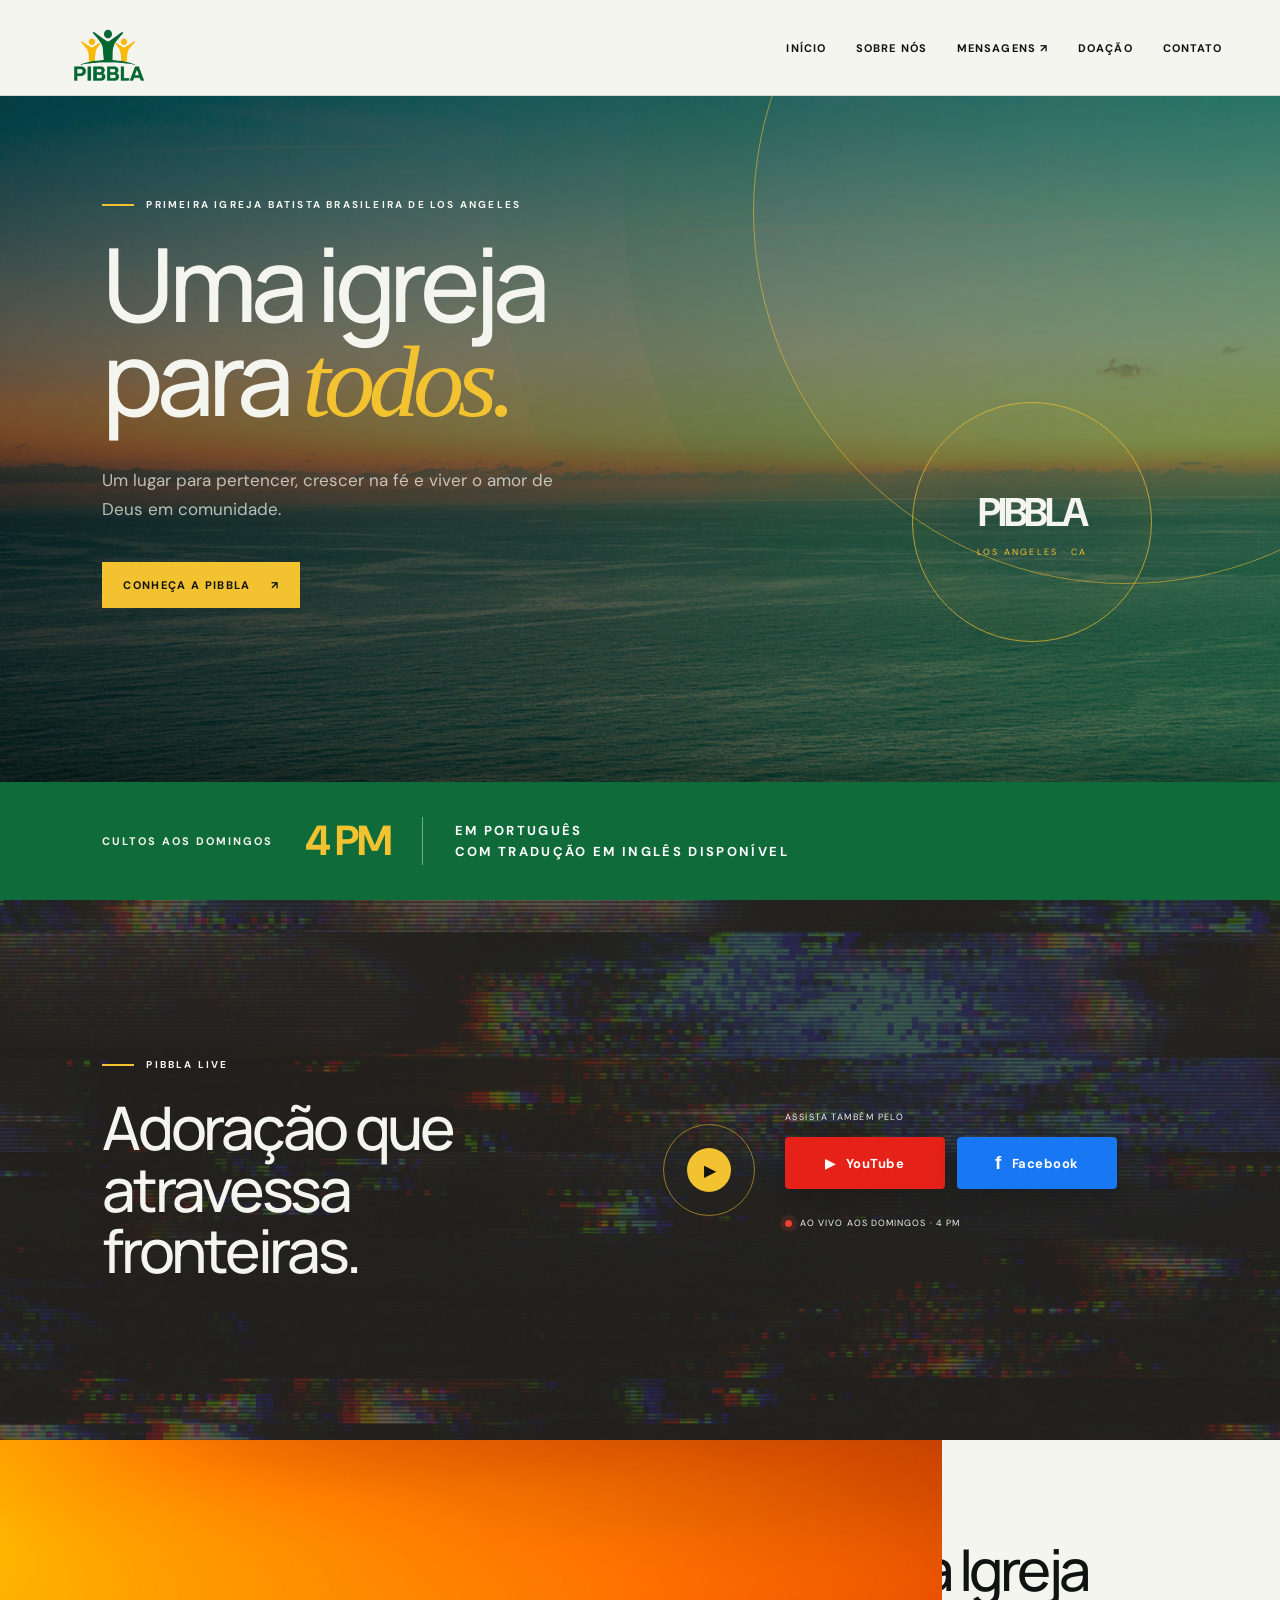
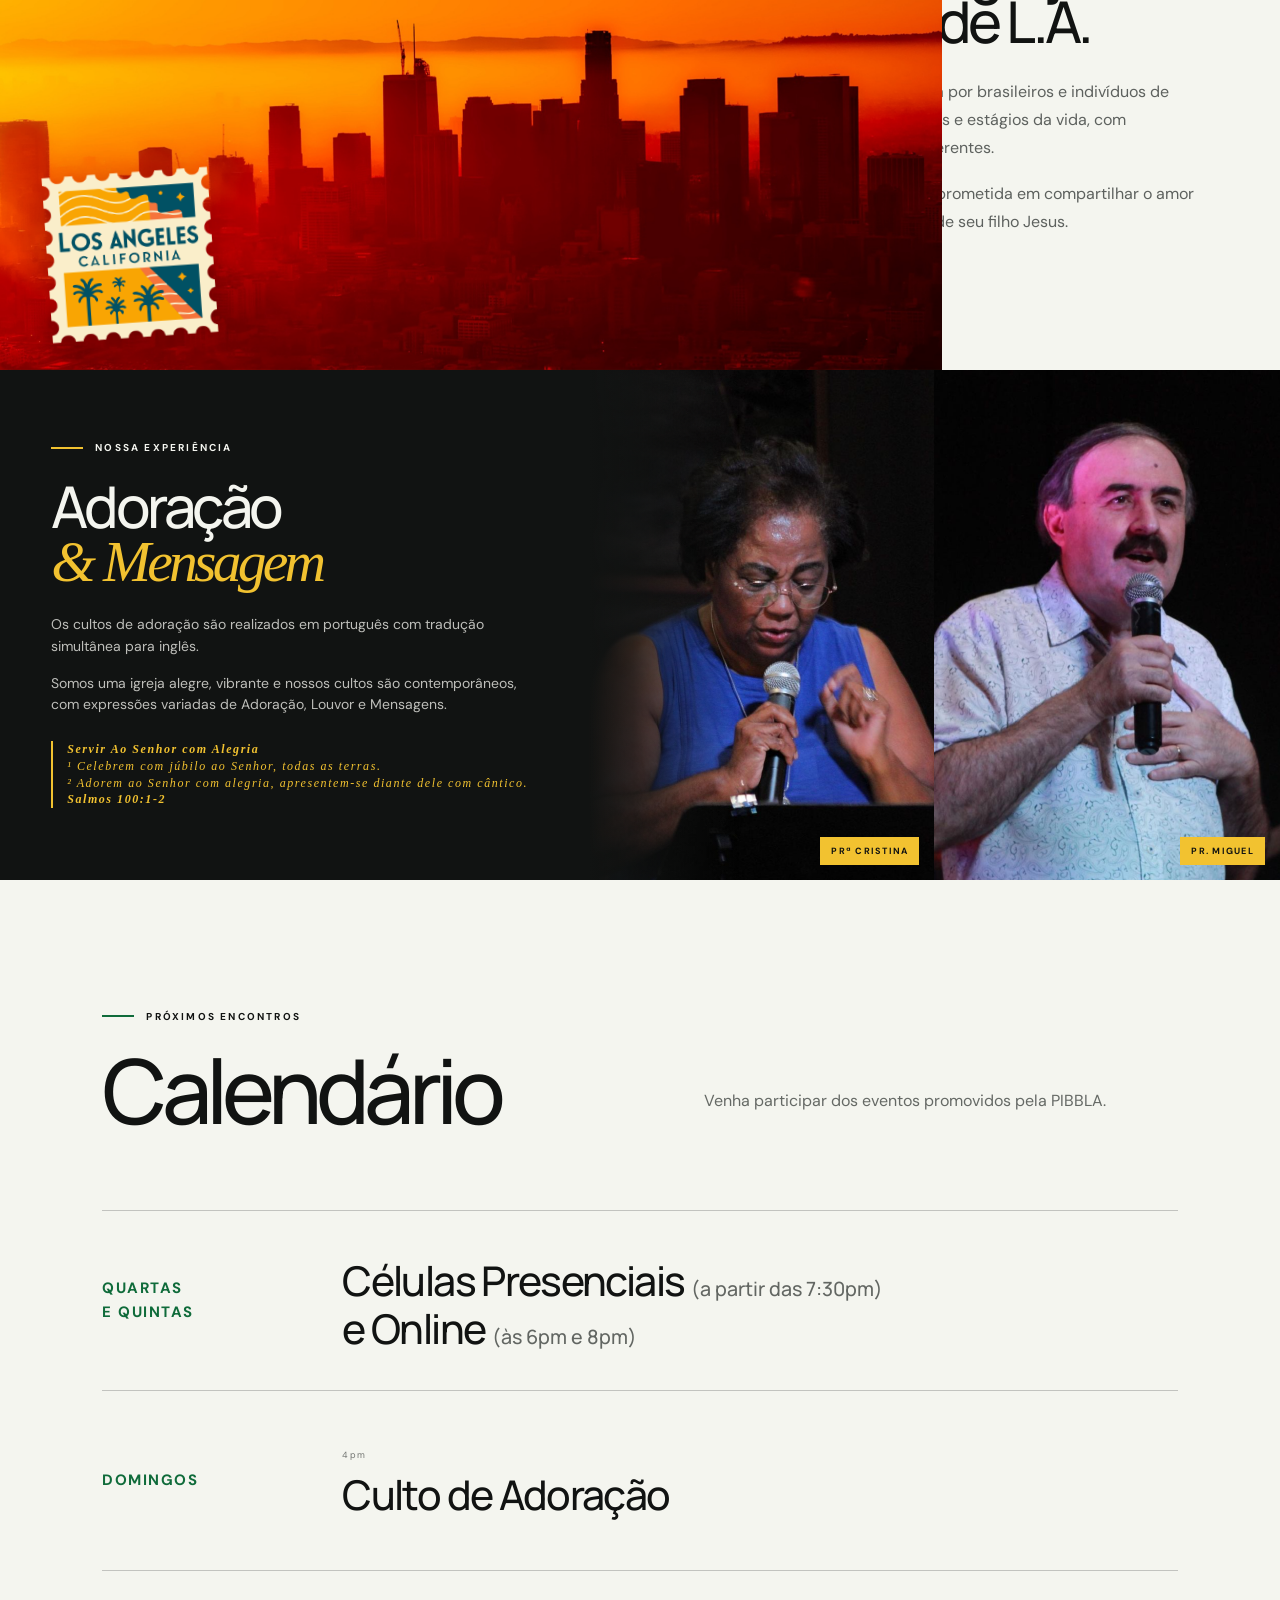
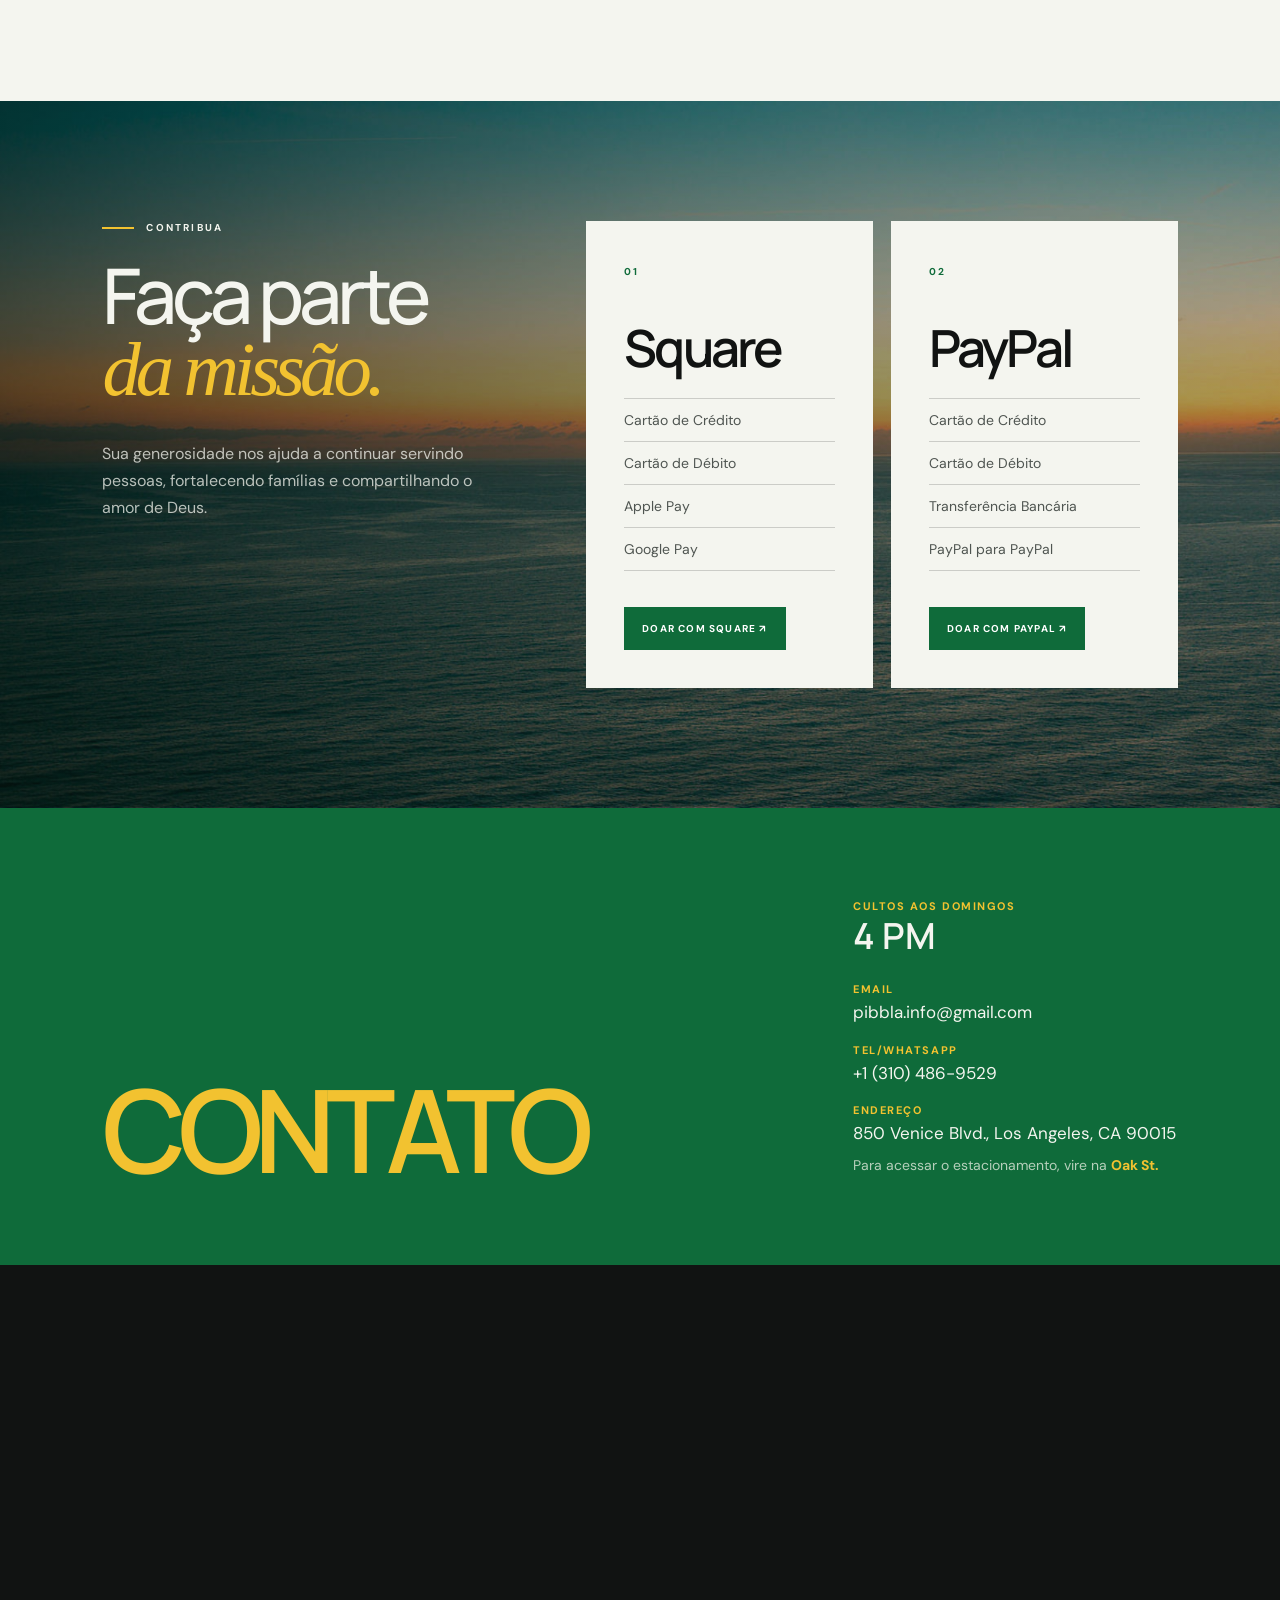
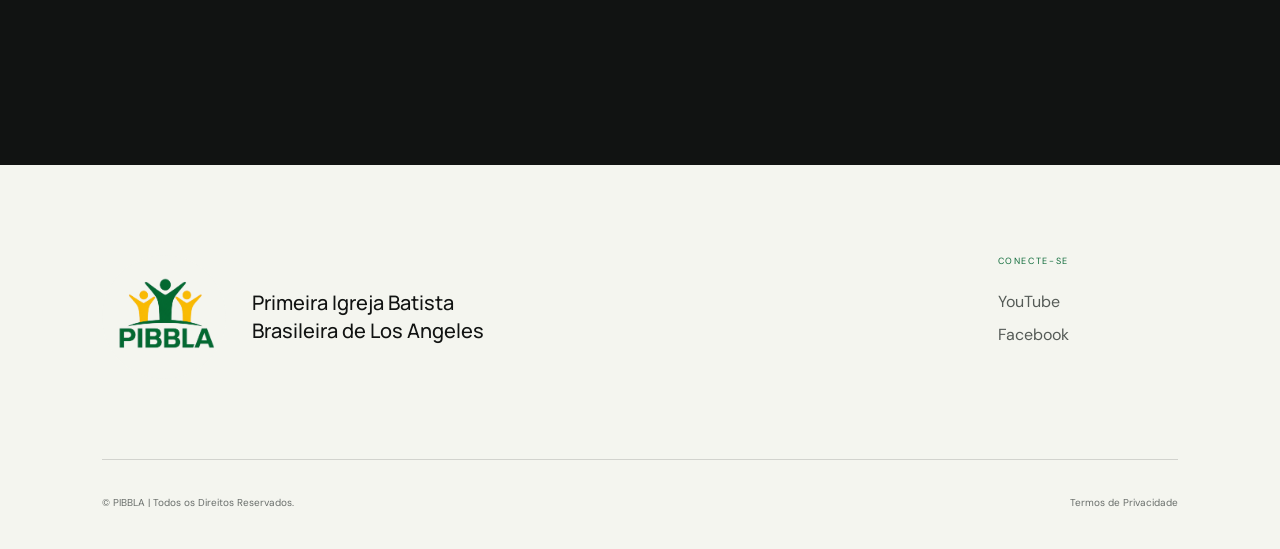
==== commit 551c71e9: "commit new changes" ====
--- a/index.html
+++ b/index.html
@@ -18,7 +18,7 @@
       <nav class="desktop-nav" aria-label="Navegação principal">
         <a href="#inicio">INÍCIO</a>
         <a href="./sobre/">SOBRE NÓS</a>
-        <a href="https://www.youtube.com/@PIBBLAtv1" target="_blank" rel="noreferrer">MENSAGENS <span aria-hidden="true">↗</span></a>
+        <a href="https://www.youtube.com/@PIBBLAtv1" target="_blank" rel="noopener noreferrer">MENSAGENS <span aria-hidden="true">↗</span></a>
         <a href="#doacao">DOAÇÃO</a>
         <a href="#contato">CONTATO</a>
       </nav>
@@ -27,7 +27,7 @@
         <div class="mobile-nav-panel">
           <a href="#inicio">INÍCIO</a>
           <a href="./sobre/">SOBRE NÓS</a>
-          <a href="https://www.youtube.com/@PIBBLAtv1" target="_blank" rel="noreferrer">MENSAGENS <span aria-hidden="true">↗</span></a>
+          <a href="https://www.youtube.com/@PIBBLAtv1" target="_blank" rel="noopener noreferrer">MENSAGENS <span aria-hidden="true">↗</span></a>
           <a href="#doacao">DOAÇÃO</a>
           <a href="#contato">CONTATO</a>
         </div>
@@ -59,14 +59,14 @@
         <h2>Adoração que<br>atravessa fronteiras.</h2>
       </div>
       <div class="live-card">
-        <a class="live-orbit" href="https://www.youtube.com/@PIBBLAtv1" target="_blank" rel="noreferrer" aria-label="Assistir à PIBBLA no YouTube"><span>▶</span></a>
+        <a class="live-orbit" href="https://www.youtube.com/@PIBBLAtv1" target="_blank" rel="noopener noreferrer" aria-label="Assistir à PIBBLA no YouTube"><span>▶</span></a>
         <div>
           <p>ASSISTA TAMBÉM PELO</p>
           <div class="channel-buttons">
-            <a class="youtube-button" href="https://www.youtube.com/@PIBBLAtv1" target="_blank" rel="noreferrer"><span>▶</span> YouTube</a>
-            <a class="facebook-button" href="https://www.facebook.com/pibbla/" target="_blank" rel="noreferrer"><span>f</span> Facebook</a>
-          </div>
-          <a class="live-meta" href="https://www.youtube.com/@PIBBLAtv1" target="_blank" rel="noreferrer"><span class="live-dot"></span> AO VIVO AOS DOMINGOS · 4 PM</a>
+            <a class="youtube-button" href="https://www.youtube.com/@PIBBLAtv1" target="_blank" rel="noopener noreferrer"><span>▶</span> YouTube</a>
+            <a class="facebook-button" href="https://www.facebook.com/pibbla/" target="_blank" rel="noopener noreferrer"><span>f</span> Facebook</a>
+          </div>
+          <a class="live-meta" href="https://www.youtube.com/@PIBBLAtv1" target="_blank" rel="noopener noreferrer"><span class="live-dot"></span> AO VIVO AOS DOMINGOS · 4 PM</a>
         </div>
       </div>
     </section>
@@ -92,10 +92,10 @@
           <h2>Adoração<br><em>&amp; Mensagem</em></h2>
         </div>
         <div class="worship-copy">
-          <p>Os cultos de adoração são realizados em português, com tradução simultânea para inglês.</p>
+          <p>Os cultos de adoração são realizados em português com tradução simultânea para inglês.</p>
           <p>Somos uma igreja alegre, vibrante e nossos cultos são contemporâneos, com expressões variadas de Adoração, Louvor e Mensagens.</p>
         </div>
-        <div class="worship-quote">“ONDE HÁ FÉ,<br>HÁ VIDA.”</div>
+        <div class="worship-quote"><strong>Servir Ao Senhor com Alegria</strong><br>¹ Celebrem com júbilo ao Senhor, todas as terras.<br>² Adorem ao Senhor com alegria, apresentem-se diante dele com cântico.<br><strong>Salmos 100:1-2</strong></div>
       </div>
       <div class="pastors-gallery" aria-label="Pastores da PIBBLA pregando">
         <figure class="pastor-card pastor-cristina">
@@ -112,22 +112,21 @@
     <section class="calendar-section" id="calendario">
       <div class="calendar-heading">
         <div><p class="eyebrow">PRÓXIMOS ENCONTROS</p><h2>Calendário</h2></div>
-        <p>Venha participar dos eventos promovidos pela Igreja Brasileira de Los Angeles. Clique no evento ou entre em contato para mais informações.</p>
+        <p>Venha participar dos eventos promovidos pela PIBBLA.</p>
       </div>
       <div class="event-list">
         <article class="event-card">
           <div class="event-date event-day">
             <span>QUARTAS</span>
             <strong>E QUINTAS</strong>
-            <small>RECORRÊNCIA</small>
           </div>
           <div class="event-info">
-            <h3>Células Presenciais <small>(à partir de 8pm)</small><br>e Online <small>(à partir de 6pm)</small></h3>
+            <h3>Células Presenciais <small>(a partir das 7:30pm)</small><br>e Online <small>(às 6pm e 8pm)</small></h3>
           </div>
         </article>
         <article class="event-card yellow">
           <div class="event-date event-day"><span>DOMINGOS</span></div>
-          <div class="event-info"><span>4:00 PM — 5:30 PM · RECORRÊNCIA</span><h3>Culto de Adoração</h3></div>
+          <div class="event-info"><span>4pm</span><h3>Culto de Adoração</h3></div>
         </article>
       </div>
     </section>
@@ -135,7 +134,7 @@
     <section class="donation-section" id="doacao">
       <div class="donation-heading">
         <p class="eyebrow light">CONTRIBUA</p>
-        <h2>Faça parte<br><em>dessa missão.</em></h2>
+        <h2>Faça parte<br><em>da missão.</em></h2>
         <p>Sua generosidade nos ajuda a continuar servindo pessoas, fortalecendo famílias e compartilhando o amor de Deus.</p>
       </div>
       <div class="donation-options">
@@ -150,7 +149,7 @@
               <li>Google Pay</li>
             </ul>
           </div>
-          <a href="https://square.link/u/5iBlgdtg" target="_blank" rel="noreferrer">DOAR COM SQUARE <span aria-hidden="true">↗</span></a>
+          <a href="https://square.link/u/5iBlgdtg" target="_blank" rel="noopener noreferrer">DOAR COM SQUARE <span aria-hidden="true">↗</span></a>
         </article>
         <article class="donation-card">
           <div>
@@ -163,7 +162,7 @@
               <li>PayPal para PayPal</li>
             </ul>
           </div>
-          <a href="https://www.paypal.com/donate?business=info%40pibbla.org&amp;currency_code=USD" target="_blank" rel="noreferrer">DOAR COM PAYPAL <span aria-hidden="true">↗</span></a>
+          <a href="https://www.paypal.com/donate?business=info%40pibbla.org&amp;currency_code=USD" target="_blank" rel="noopener noreferrer">DOAR COM PAYPAL <span aria-hidden="true">↗</span></a>
         </article>
       </div>
     </section>
@@ -175,10 +174,10 @@
           <p class="location-service"><strong>CULTOS AOS DOMINGOS</strong><span>4 PM</span></p>
           <address class="contact-details">
             <div><strong>Email</strong><a href="mailto:pibbla.info@gmail.com">pibbla.info@gmail.com</a></div>
-            <div><strong>Tel/WhatsApp</strong><a href="tel:+13104869529">310 486 9529</a></div>
+            <div><strong>Tel/WhatsApp</strong><a href="tel:+13104869529">+1 (310) 486-9529</a></div>
             <div>
               <strong>Endereço</strong>
-              <span>850 Venice Blvd, Los Angeles, CA 90015</span>
+              <a href="https://www.google.com/maps/search/?api=1&amp;query=PIBBLA%2C%20850%20Venice%20Blvd.%2C%20Los%20Angeles%2C%20CA%2090015" target="_blank" rel="noopener noreferrer">850 Venice Blvd., Los Angeles, CA 90015</a>
               <span class="parking-note">Para acessar o estacionamento, vire na <b>Oak St.</b></span>
             </div>
           </address>
@@ -187,6 +186,7 @@
     </section>
     <div class="map-wrap">
       <iframe src="https://www.google.com/maps/embed?pb=!1m18!1m12!1m3!1d3306.166671307487!2d-118.27794538876532!3d34.03959547304974!2m3!1f0!2f0!3f0!3m2!1i1024!2i768!4f13.1!3m3!1m2!1s0x80c2c7bff854f23f%3A0x5327338df000f85c!2sPIBBLA%20-%20First%20Brazilian%20Baptist%20Church!5e0!3m2!1sen!2sus!4v1785080963605!5m2!1sen!2sus" title="Localização da PIBBLA no Google Maps" width="600" height="450" style="border:0;" allowfullscreen loading="lazy" referrerpolicy="strict-origin-when-cross-origin"></iframe>
+      <a class="map-external-link" href="https://www.google.com/maps/search/?api=1&amp;query=PIBBLA%2C%20850%20Venice%20Blvd.%2C%20Los%20Angeles%2C%20CA%2090015" target="_blank" rel="noopener noreferrer" aria-label="Abrir a localização da PIBBLA no Google Maps em uma nova aba"></a>
     </div>
 
     <footer>
@@ -195,7 +195,7 @@
         <p>Primeira Igreja Batista<br>Brasileira de Los Angeles</p>
       </div>
       <div class="footer-links">
-        <div><span>CONECTE-SE</span><a href="https://www.youtube.com/@PIBBLAtv1" target="_blank" rel="noreferrer">YouTube</a><a href="https://www.facebook.com/pibbla/" target="_blank" rel="noreferrer">Facebook</a></div>
+        <div><span>CONECTE-SE</span><a href="https://www.youtube.com/@PIBBLAtv1" target="_blank" rel="noopener noreferrer">YouTube</a><a href="https://www.facebook.com/pibbla/" target="_blank" rel="noopener noreferrer">Facebook</a></div>
       </div>
       <div class="footer-bottom">
         <p>© PIBBLA | Todos os Direitos Reservados.</p>
@@ -214,10 +214,10 @@
         </form>
       </div>
       <div class="privacy-dialog-content">
-        <p>O conteúdo deste site (<a href="http://pibbla.org/" target="_blank" rel="noreferrer">pibbla.org</a>) tem como objetivo edificar a Igreja, evangelizar os não alcançados e contribuir para o crescimento ministerial de líderes cristãos.</p>
-        <p>As fontes dos artigos e matérias serão sempre que possível identificadas, exceto nos casos de fonte desconhecida, de domínio público ou de autoria não identificada. Caso você seja comprovadamente o autor de alguma das matérias veiculadas em nosso site, pedimos que entre em contato conosco o mais rápido possível para que imediatamente identifiquemos sua autoria, assim podendo fazer as alterações solicitadas ou até mesmo a retirada da matéria do ar em respeito ao autor e aos seus direitos de criação e propriedade autoral.</p>
+        <p>O conteúdo deste site (<a href="http://pibbla.org/" target="_blank" rel="noopener noreferrer">pibbla.org</a>) tem como objetivo edificar a Igreja, evangelizar os não alcançados e contribuir para o crescimento ministerial de líderes cristãos.</p>
+        <p>As fontes dos artigos e matérias serão sempre que possível identificadas, exceto nos casos de fonte desconhecida, de domínio público ou de autoria não identificada. Caso você seja comprovadamente o autor de alguma das matérias veiculadas em nosso site, pedimos que entre em contato conosco o mais rápido possível para que imediatamente identifiquemos sua autoria, assim podendo fazer as alterações solicitadas ou até mesmo a retirada da matéria do website em respeito ao autor e aos seus direitos de criação e propriedade autoral.</p>
         <p>Os artigos e matérias de colaboradores publicadas neste site são de inteira responsabilidade de seus autores e não expressam necessariamente a opinião do site ou a postura ministerial e doutrinária da PIBBLA.</p>
-        <p>Todo o conteúdo do site, com exceção das fotos, pode ser usado como citação desde que identificando a fonte. Não é permitido, no entanto, a reprodução para fins de comercialização.</p>
+        <p>Todo o conteúdo do site, com exceção das fotos, pode ser usado como citação desde que identificada a fonte. Não é permitido, no entanto, a reprodução para fins de comercialização.</p>
         <p><strong>As fotos em nosso website, assim como a galeria de fotos de eventos, vídeos, áudio etc., não poderão ser utilizadas sem a concessão da PIBBLA em forma escrita!</strong></p>
         <p>Participe da otimização do nosso site enviando sua contribuição, opinião ou crítica construtiva por meio de nossos canais de contato.</p>
         <p><strong>Este site pertence à Primeira Igreja Batista Brasileira de Los Angeles (PIBBLA).</strong></p>
@@ -241,6 +241,7 @@
         <h3>Segurança da Informação</h3>
         <p>Dados de identificação pessoal são mantidos de maneira segura. Somente os funcionários autorizados da PIBBLA, seus ministérios ou líderes autorizados têm acesso aos dados de identificação pessoal.</p>
         <p>Esta política pode ser modificada periodicamente.</p>
+        <p class="privacy-revision"><strong>Última revisão: Setembro 2026</strong></p>
       </div>
     </dialog>
   </main>
--- a/app/globals.css
+++ b/app/globals.css
@@ -3,8 +3,9 @@
 * { box-sizing:border-box; }
 ::selection { background:#fff; color:var(--green); }
 ::-moz-selection { background:#fff; color:var(--green); }
-html { scroll-behavior:smooth; }
-body { margin:0; color:var(--black); background:var(--off); font-family:"DM Sans",sans-serif; }
+html { max-width:100%; overflow-x:clip; scroll-behavior:smooth; }
+body { max-width:100%; margin:0; overflow-x:clip; color:var(--black); background:var(--off); font-family:"DM Sans",sans-serif; }
+img,svg,video,iframe { max-width:100%; }
 a { color:inherit; text-decoration:none; }
 button, summary { font:inherit; }
 .site-header { height:96px; padding:0 4.5vw; display:flex; align-items:center; gap:38px; background:rgba(244,245,239,.96); position:sticky; top:0; z-index:20; border-bottom:1px solid rgba(17,19,18,.12); }
@@ -103,7 +104,7 @@
 .donation-card h3 { margin:42px 0 24px; font:600 clamp(36px,4vw,54px)/1 "Manrope",sans-serif; letter-spacing:-.055em; }
 .donation-card ul { list-style:none; margin:0; padding:0; border-top:1px solid rgba(17,19,18,.18); }
 .donation-card li { padding:12px 0; border-bottom:1px solid rgba(17,19,18,.18); color:#4f5551; font-size:14px; }
-.donation-card a { align-self:flex-start; margin-top:36px; padding:15px 18px; background:var(--green); color:#fff; font-size:10px; font-weight:700; letter-spacing:.12em; transition:transform .2s,background .2s; }
+.donation-card a { max-width:100%; align-self:flex-start; margin-top:36px; padding:15px 18px; background:var(--green); color:#fff; font-size:10px; font-weight:700; letter-spacing:.12em; text-align:center; transition:transform .2s,background .2s; }
 .donation-card a:hover { background:#084d29; transform:translateY(-2px); }
 .location-section { background:var(--green); color:var(--off); padding:90px 8vw; }
 .location-row { display:grid; grid-template-columns:1.35fr .65fr; gap:6vw; align-items:end; }
@@ -117,12 +118,13 @@
 .contact-details { display:grid; gap:18px; margin-top:8px; font-style:normal; }
 .contact-details div { display:flex; flex-direction:column; gap:4px; }
 .contact-details strong { color:var(--yellow); font-size:11px; letter-spacing:.14em; text-transform:uppercase; }
-.contact-details a,.contact-details span { color:var(--off); font-size:17px; line-height:1.45; }
+.contact-details a,.contact-details span { color:var(--off); font-size:17px; line-height:1.45; overflow-wrap:anywhere; }
 .contact-details .parking-note { margin-top:5px; color:rgba(246,246,237,.72); font-size:14px; }
 .contact-details .parking-note b { color:var(--yellow); }
 .contact-details a:hover { text-decoration:underline; text-underline-offset:4px; }
-.map-wrap { width:100%; height:500px; background:var(--black); }
+.map-wrap { position:relative; width:100%; height:500px; background:var(--black); }
 .map-wrap iframe { display:block; width:100%; height:100%; border:0; }
+.map-external-link { position:absolute; inset:0; z-index:1; cursor:pointer; }
 footer { background:var(--off); color:var(--black); padding:90px 8vw 30px; display:grid; grid-template-columns:1fr auto; gap:80px; }
 .footer-brand { display:flex; align-items:center; gap:26px; }
 .footer-brand img { background:var(--off); border-radius:50%; object-fit:contain; }
@@ -147,6 +149,8 @@
 .privacy-dialog-content h3 { margin:42px 0 14px; color:var(--green); font:600 24px/1.2 "Manrope",sans-serif; letter-spacing:-.025em; }
 .privacy-dialog-content strong { color:var(--black); }
 .privacy-dialog-content a { color:var(--green); text-decoration:underline; text-underline-offset:3px; }
+.privacy-dialog-content .privacy-revision { margin:38px 0 0; padding-top:20px; border-top:1px solid rgba(17,19,18,.15); font-size:12px; }
+.live-section>*,.about-section>*,.worship-section>*,.calendar-heading>*,.event-card>*,.donation-section>*,.donation-options>*,.location-row>*,footer>* { min-width:0; }
 
 @media (max-width:1050px) {
   .desktop-nav { display:none; }
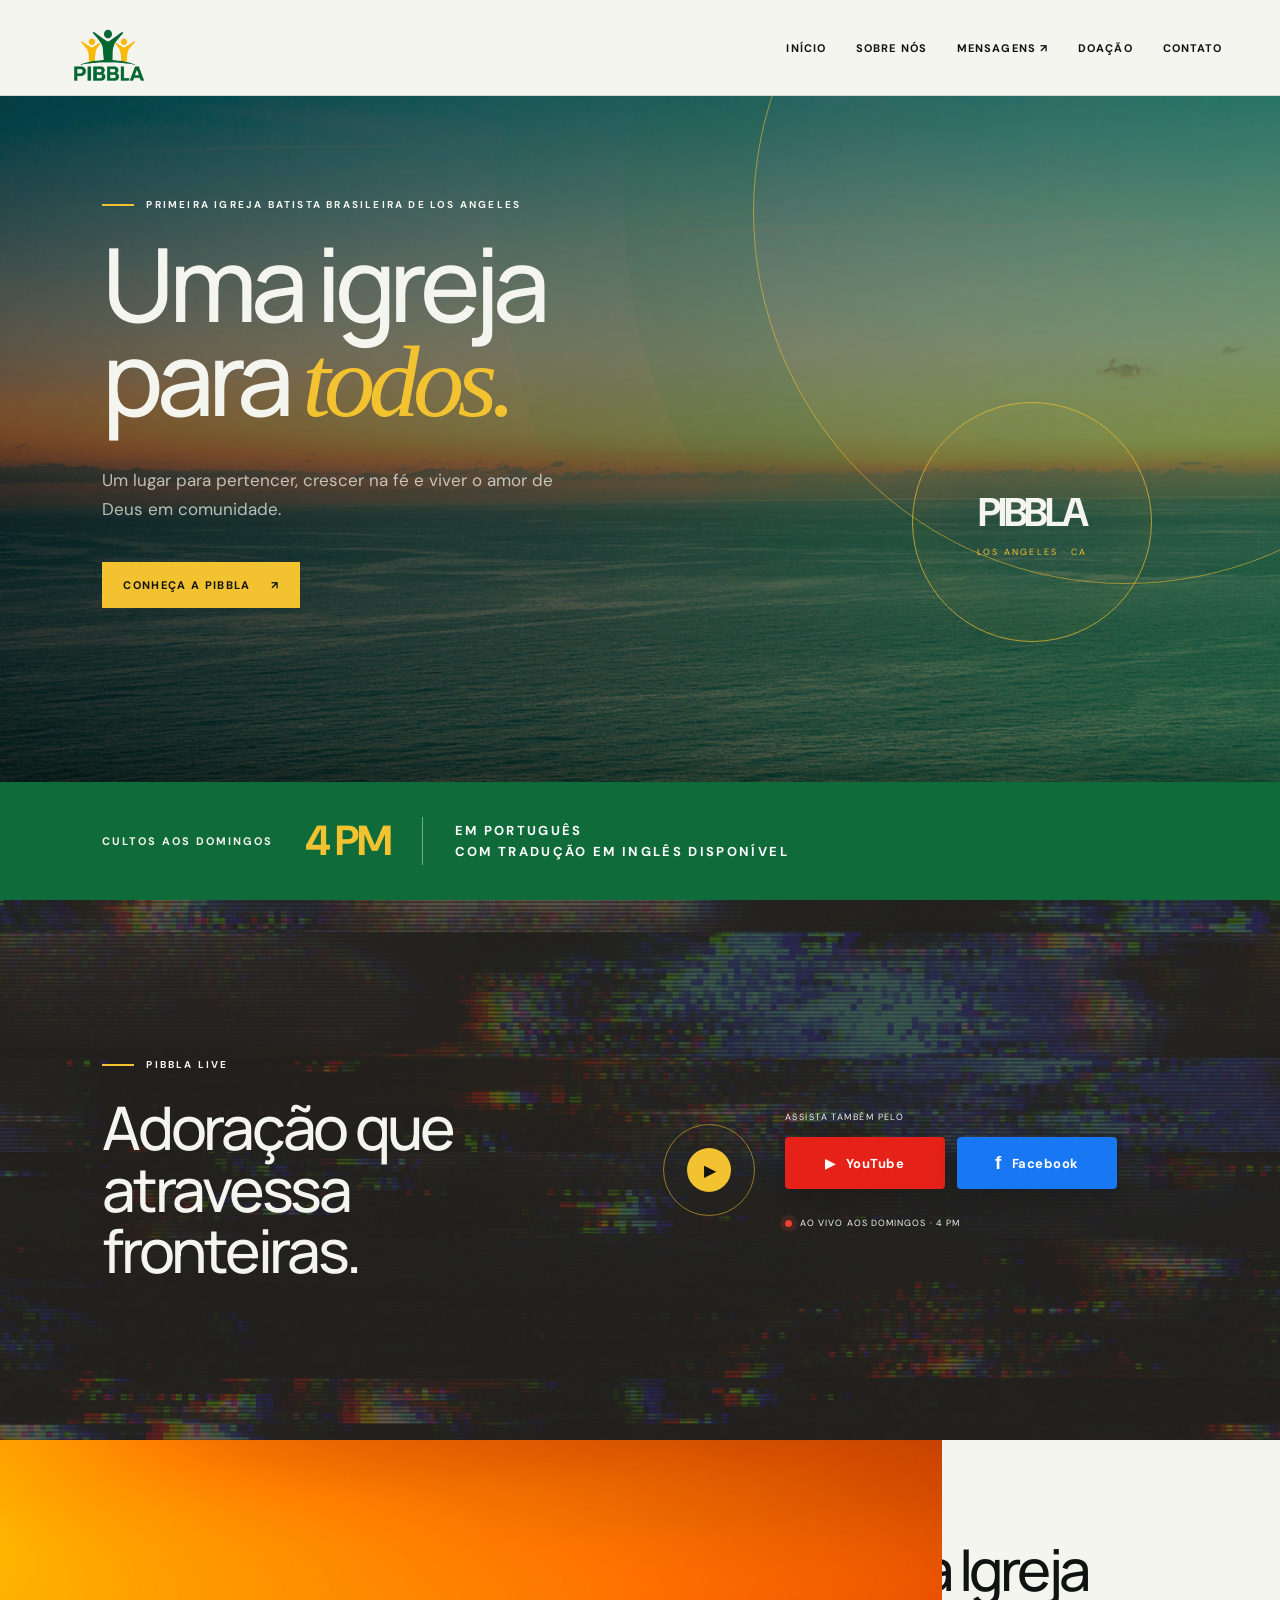
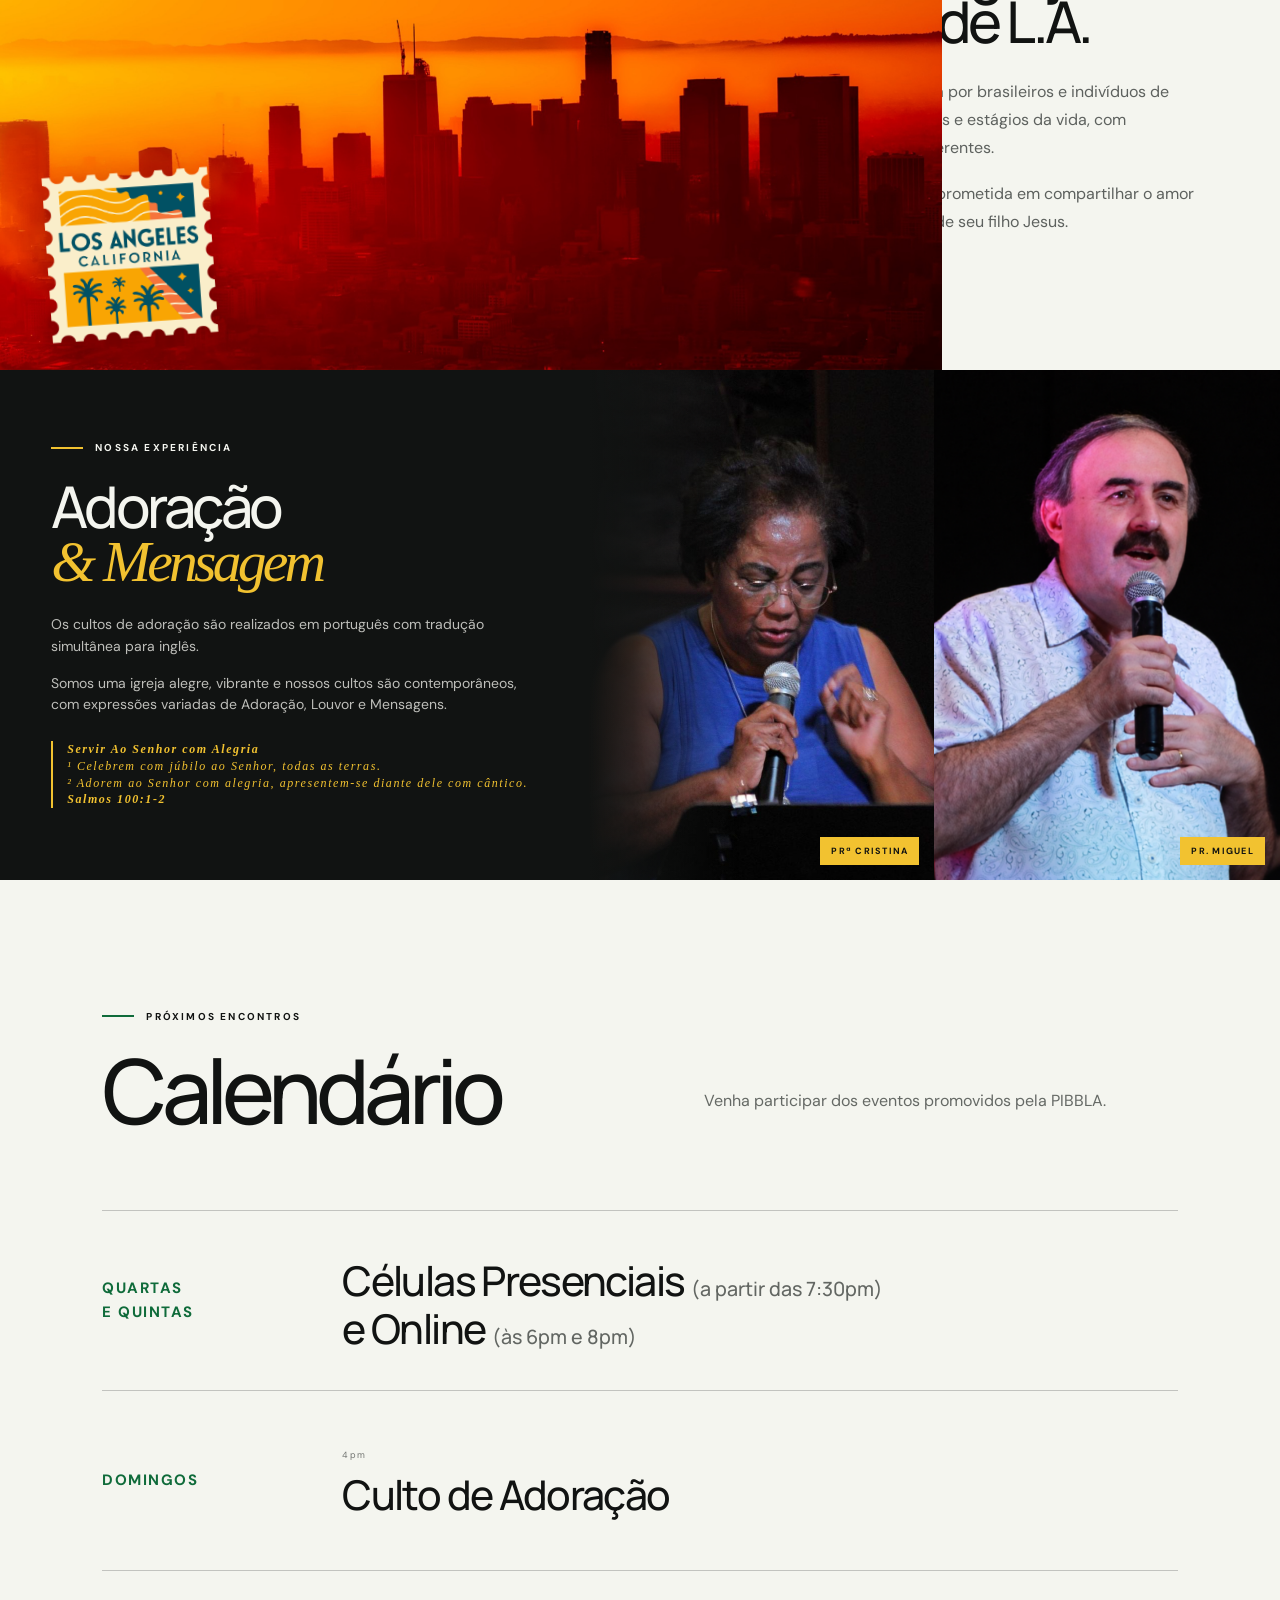
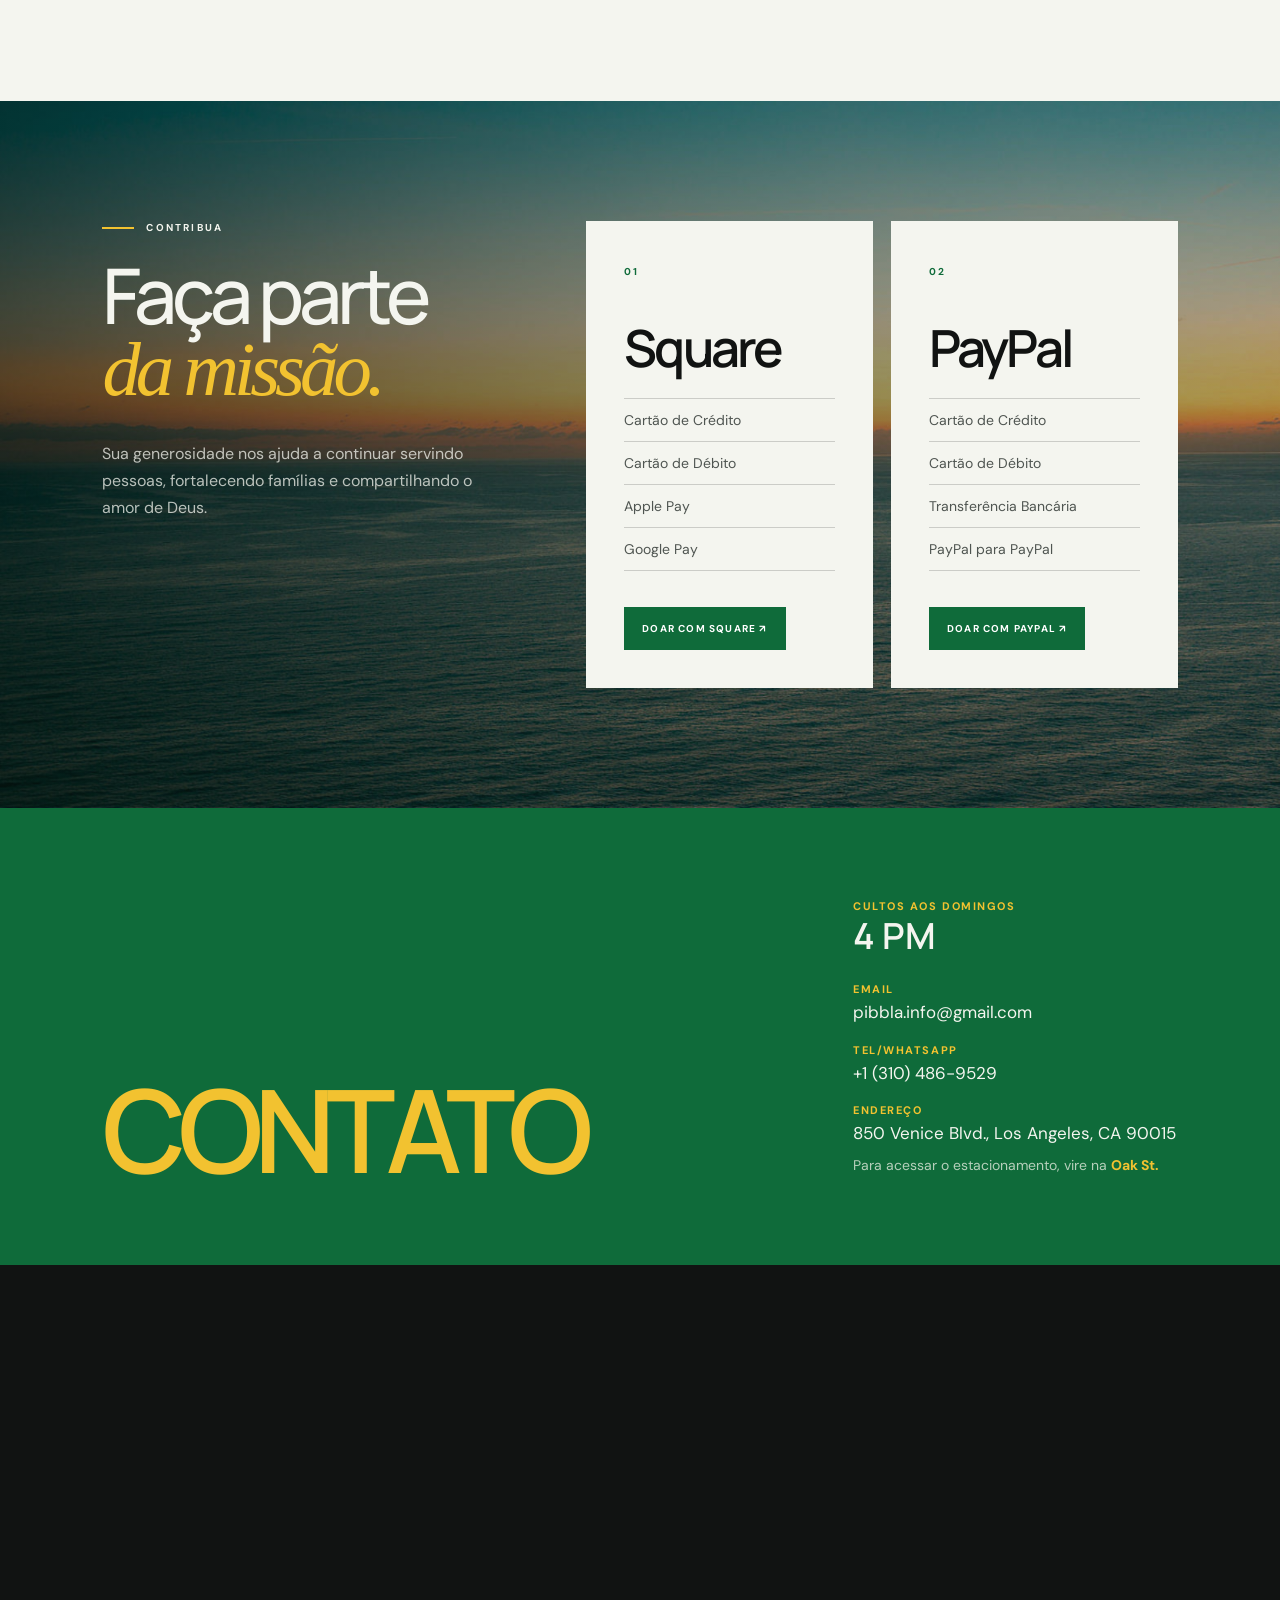
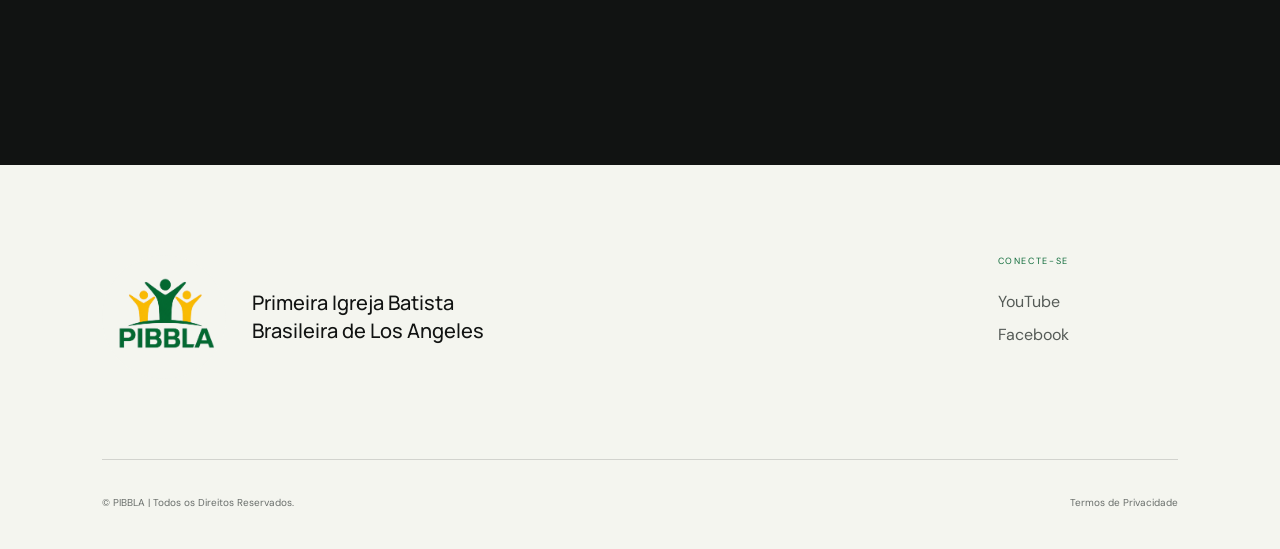
==== commit 0e4a05b3: "commit changes again" ====
--- a/index.html
+++ b/index.html
@@ -18,7 +18,7 @@
       <nav class="desktop-nav" aria-label="Navegação principal">
         <a href="#inicio">INÍCIO</a>
         <a href="./sobre/">SOBRE NÓS</a>
-        <a href="https://www.youtube.com/@PIBBLAtv1" target="_blank" rel="noopener noreferrer">MENSAGENS <span aria-hidden="true">↗</span></a>
+        <a href="https://www.youtube.com/@PIBBLAtv1/streams" target="_blank" rel="noopener noreferrer">MENSAGENS <span aria-hidden="true">↗</span></a>
         <a href="#doacao">DOAÇÃO</a>
         <a href="#contato">CONTATO</a>
       </nav>
@@ -27,7 +27,7 @@
         <div class="mobile-nav-panel">
           <a href="#inicio">INÍCIO</a>
           <a href="./sobre/">SOBRE NÓS</a>
-          <a href="https://www.youtube.com/@PIBBLAtv1" target="_blank" rel="noopener noreferrer">MENSAGENS <span aria-hidden="true">↗</span></a>
+          <a href="https://www.youtube.com/@PIBBLAtv1/streams" target="_blank" rel="noopener noreferrer">MENSAGENS <span aria-hidden="true">↗</span></a>
           <a href="#doacao">DOAÇÃO</a>
           <a href="#contato">CONTATO</a>
         </div>
@@ -59,14 +59,14 @@
         <h2>Adoração que<br>atravessa fronteiras.</h2>
       </div>
       <div class="live-card">
-        <a class="live-orbit" href="https://www.youtube.com/@PIBBLAtv1" target="_blank" rel="noopener noreferrer" aria-label="Assistir à PIBBLA no YouTube"><span>▶</span></a>
+        <a class="live-orbit" href="https://www.youtube.com/@PIBBLAtv1/streams" target="_blank" rel="noopener noreferrer" aria-label="Assistir à PIBBLA no YouTube"><span>▶</span></a>
         <div>
           <p>ASSISTA TAMBÉM PELO</p>
           <div class="channel-buttons">
-            <a class="youtube-button" href="https://www.youtube.com/@PIBBLAtv1" target="_blank" rel="noopener noreferrer"><span>▶</span> YouTube</a>
+            <a class="youtube-button" href="https://www.youtube.com/@PIBBLAtv1/streams" target="_blank" rel="noopener noreferrer"><span>▶</span> YouTube</a>
             <a class="facebook-button" href="https://www.facebook.com/pibbla/" target="_blank" rel="noopener noreferrer"><span>f</span> Facebook</a>
           </div>
-          <a class="live-meta" href="https://www.youtube.com/@PIBBLAtv1" target="_blank" rel="noopener noreferrer"><span class="live-dot"></span> AO VIVO AOS DOMINGOS · 4 PM</a>
+          <a class="live-meta" href="https://www.youtube.com/@PIBBLAtv1/streams" target="_blank" rel="noopener noreferrer"><span class="live-dot"></span> AO VIVO AOS DOMINGOS · 4 PM</a>
         </div>
       </div>
     </section>
@@ -103,7 +103,7 @@
           <figcaption>PRª CRISTINA</figcaption>
         </figure>
         <figure class="pastor-card pastor-miguel">
-          <img src="./public/pr-miguel.png" alt="Pastor Miguel pregando durante um culto" width="890" height="925">
+          <img src="./public/pr-miguel.png" alt="Pastor Miguel pregando durante um culto" width="1254" height="1254">
           <figcaption>PR. MIGUEL</figcaption>
         </figure>
       </div>
@@ -195,7 +195,7 @@
         <p>Primeira Igreja Batista<br>Brasileira de Los Angeles</p>
       </div>
       <div class="footer-links">
-        <div><span>CONECTE-SE</span><a href="https://www.youtube.com/@PIBBLAtv1" target="_blank" rel="noopener noreferrer">YouTube</a><a href="https://www.facebook.com/pibbla/" target="_blank" rel="noopener noreferrer">Facebook</a></div>
+        <div><span>CONECTE-SE</span><a href="https://www.youtube.com/@PIBBLAtv1/streams" target="_blank" rel="noopener noreferrer">YouTube</a><a href="https://www.facebook.com/pibbla/" target="_blank" rel="noopener noreferrer">Facebook</a></div>
       </div>
       <div class="footer-bottom">
         <p>© PIBBLA | Todos os Direitos Reservados.</p>
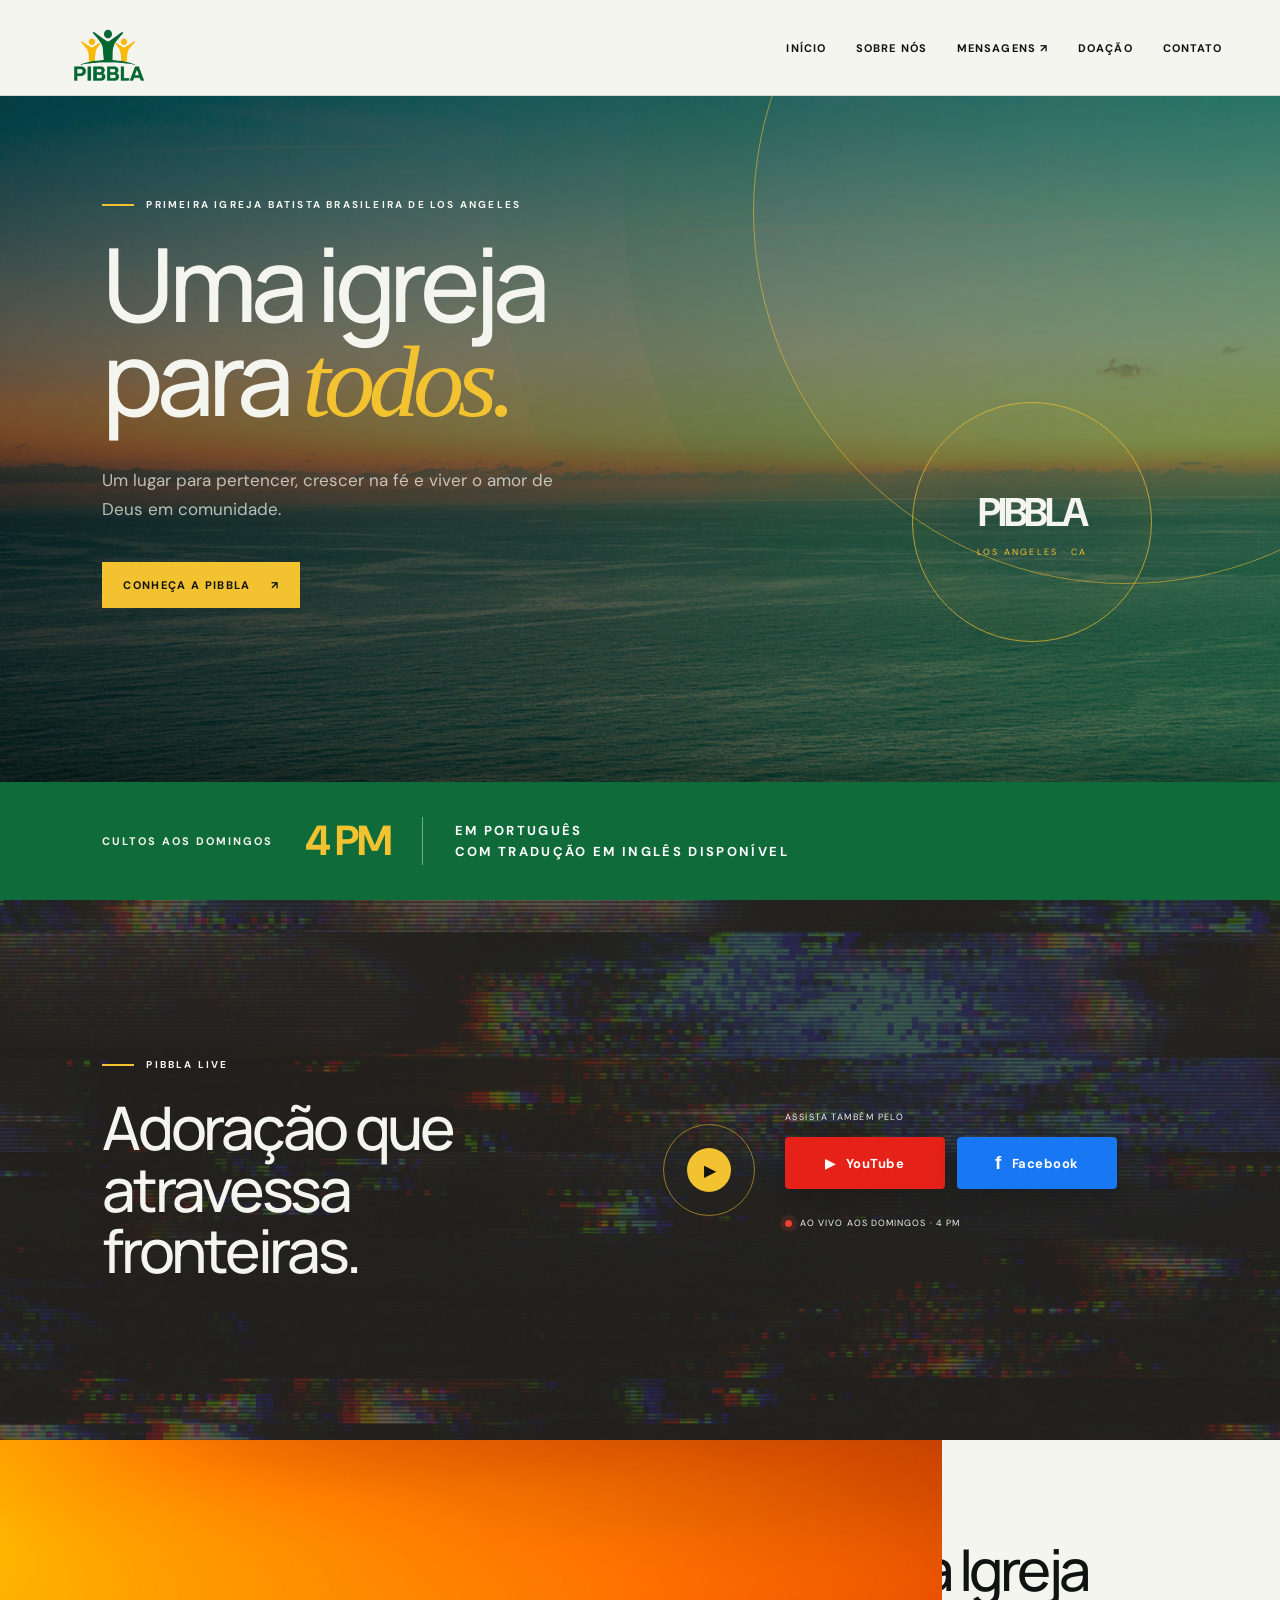
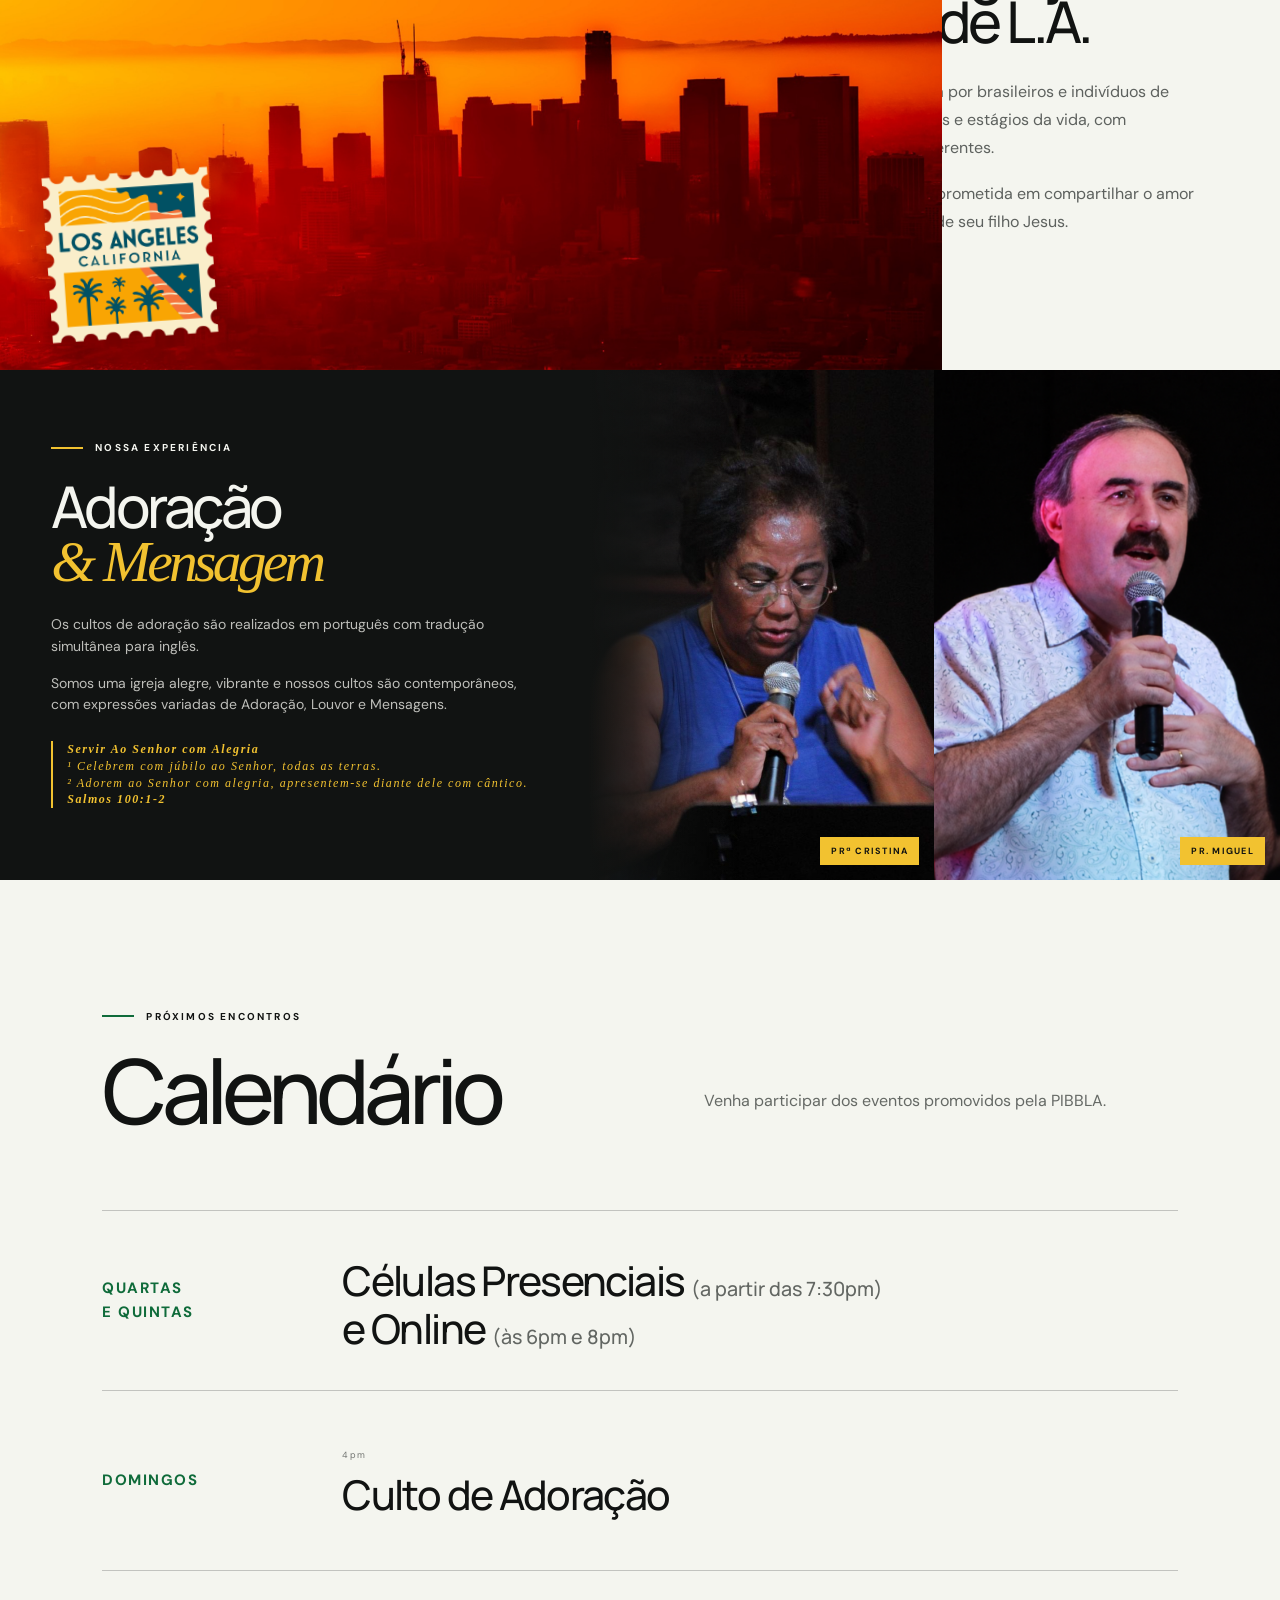
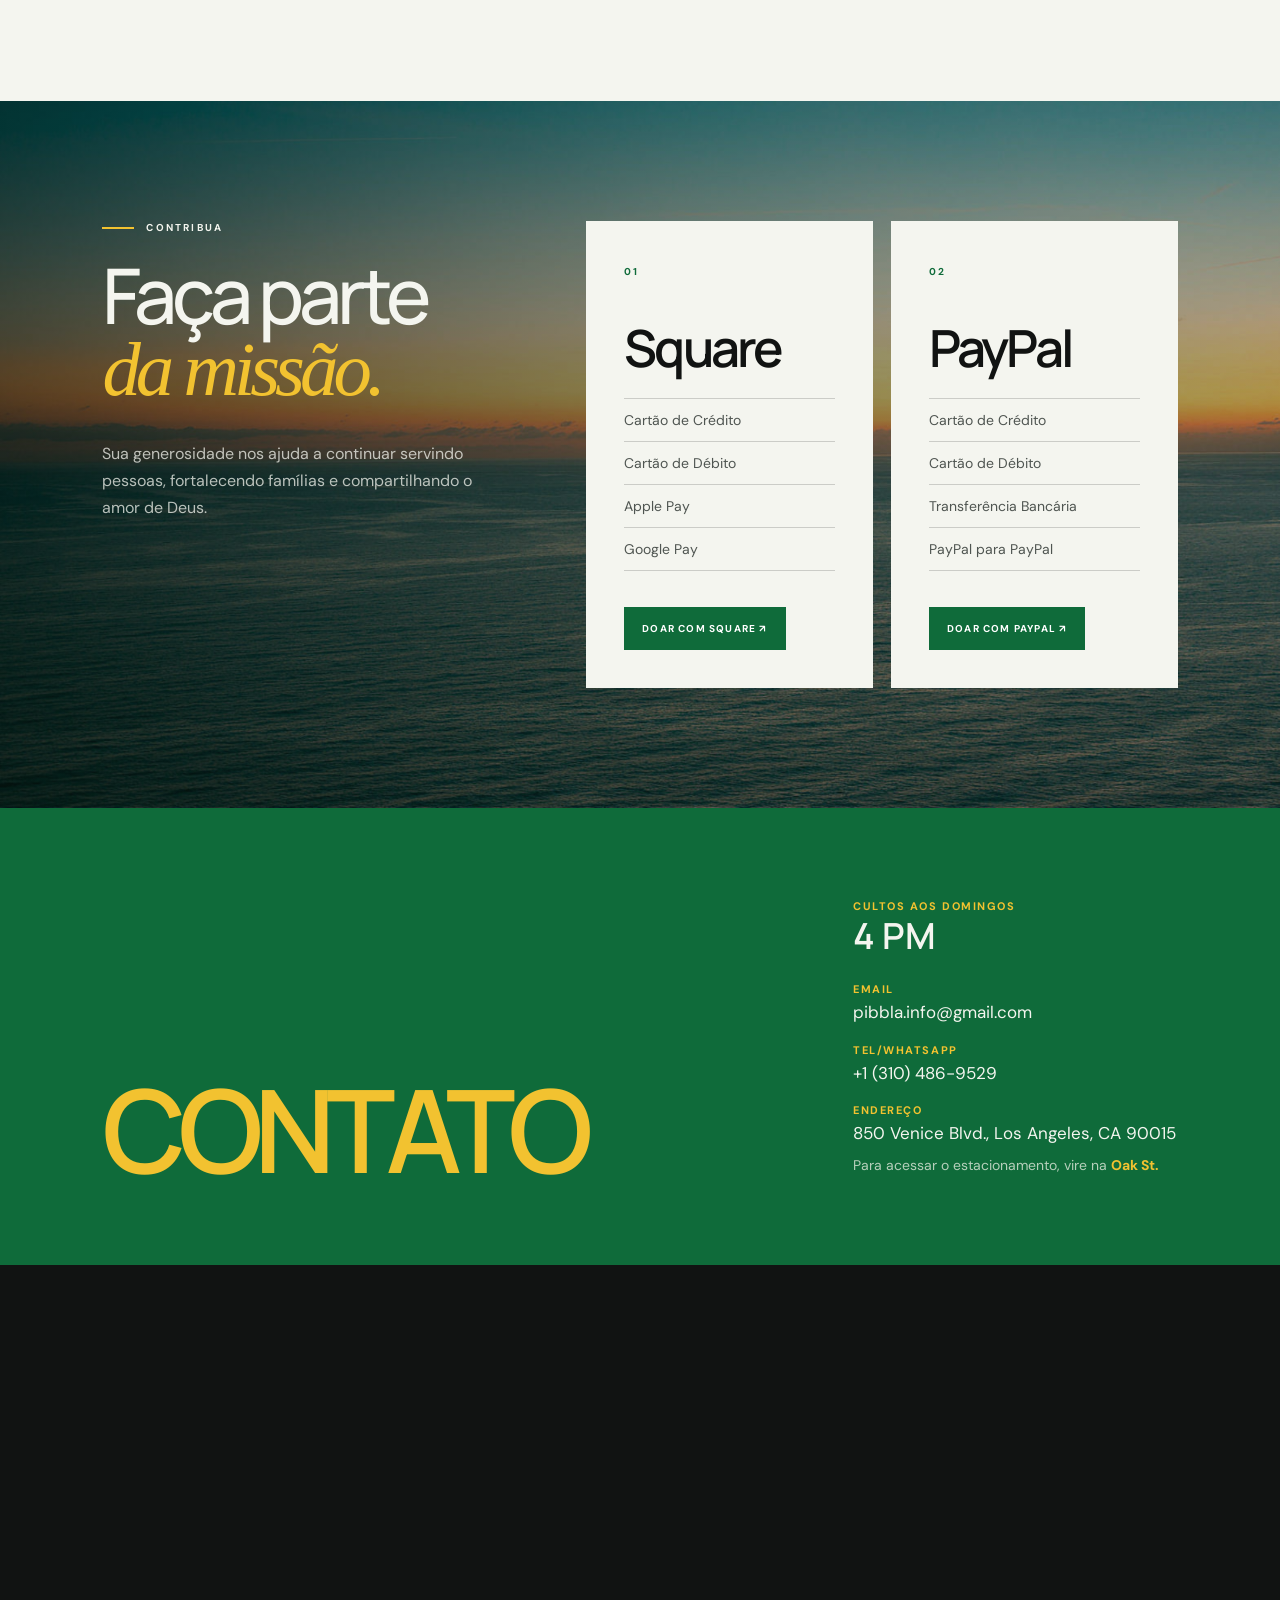
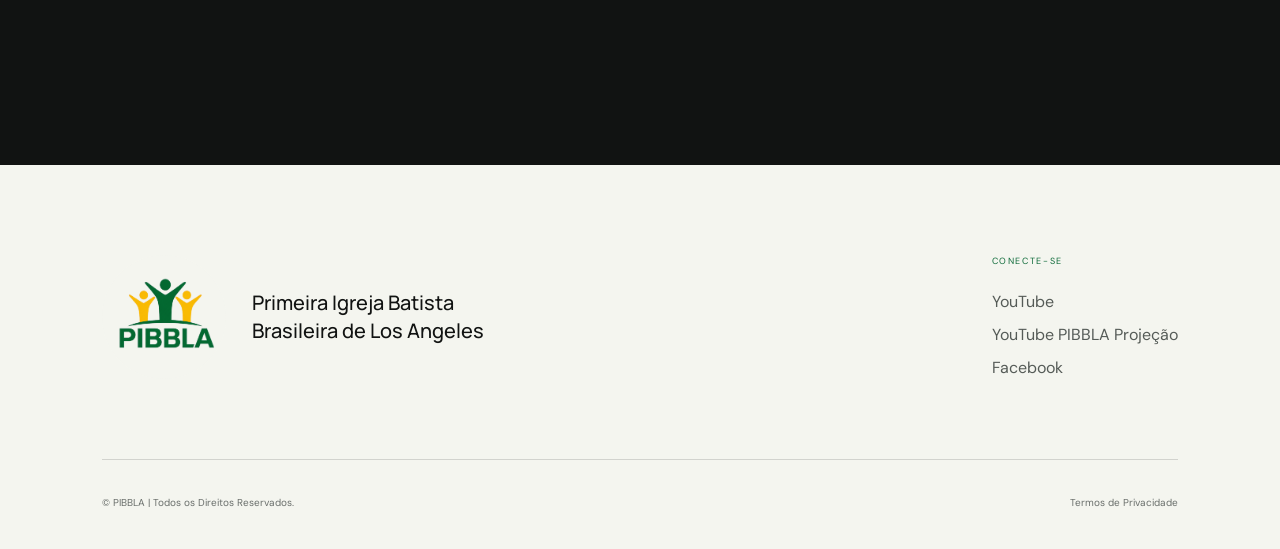
==== commit 748b5952: "commit new changes" ====
--- a/index.html
+++ b/index.html
@@ -195,7 +195,7 @@
         <p>Primeira Igreja Batista<br>Brasileira de Los Angeles</p>
       </div>
       <div class="footer-links">
-        <div><span>CONECTE-SE</span><a href="https://www.youtube.com/@PIBBLAtv1/streams" target="_blank" rel="noopener noreferrer">YouTube</a><a href="https://www.facebook.com/pibbla/" target="_blank" rel="noopener noreferrer">Facebook</a></div>
+        <div><span>CONECTE-SE</span><a href="https://www.youtube.com/@PIBBLAtv1/streams" target="_blank" rel="noopener noreferrer">YouTube</a><a href="https://www.youtube.com/@pibblaprojecao" target="_blank" rel="noopener noreferrer">YouTube PIBBLA Projeção</a><a href="https://www.facebook.com/pibbla/" target="_blank" rel="noopener noreferrer">Facebook</a></div>
       </div>
       <div class="footer-bottom">
         <p>© PIBBLA | Todos os Direitos Reservados.</p>
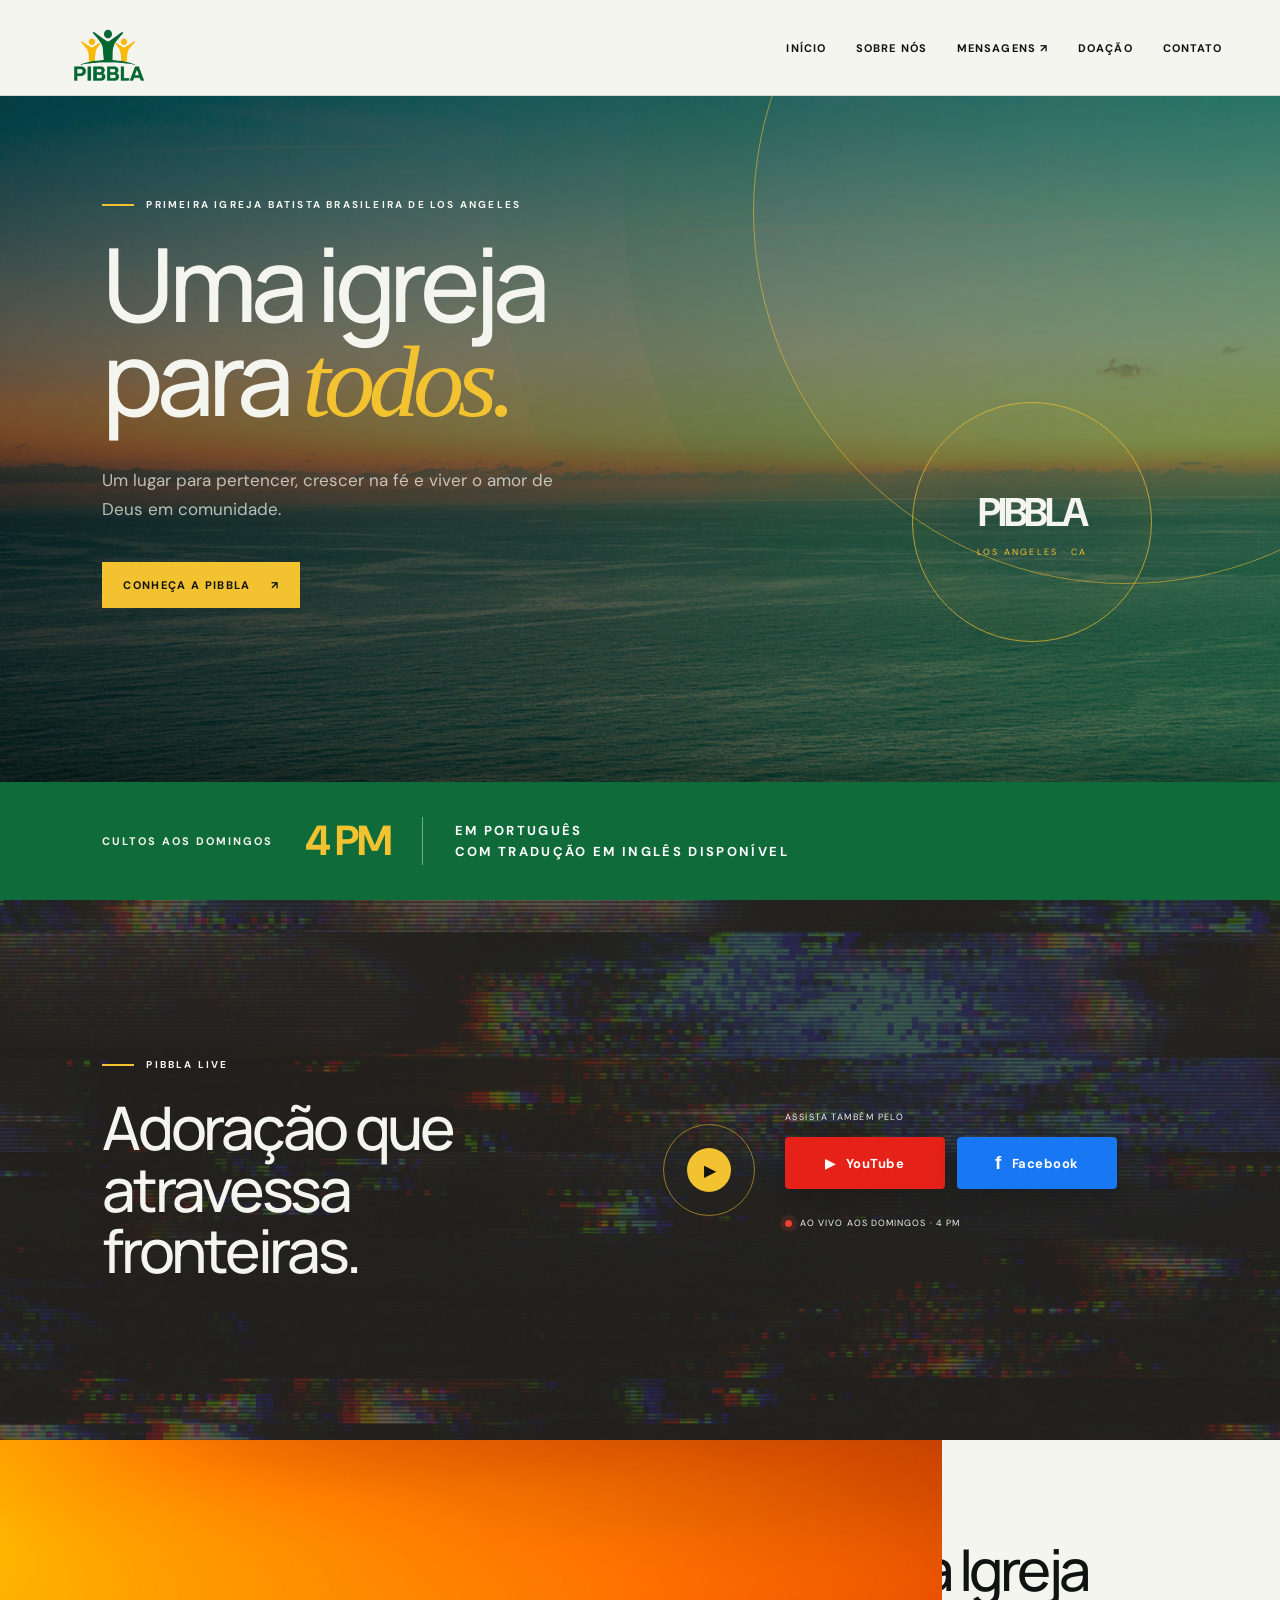
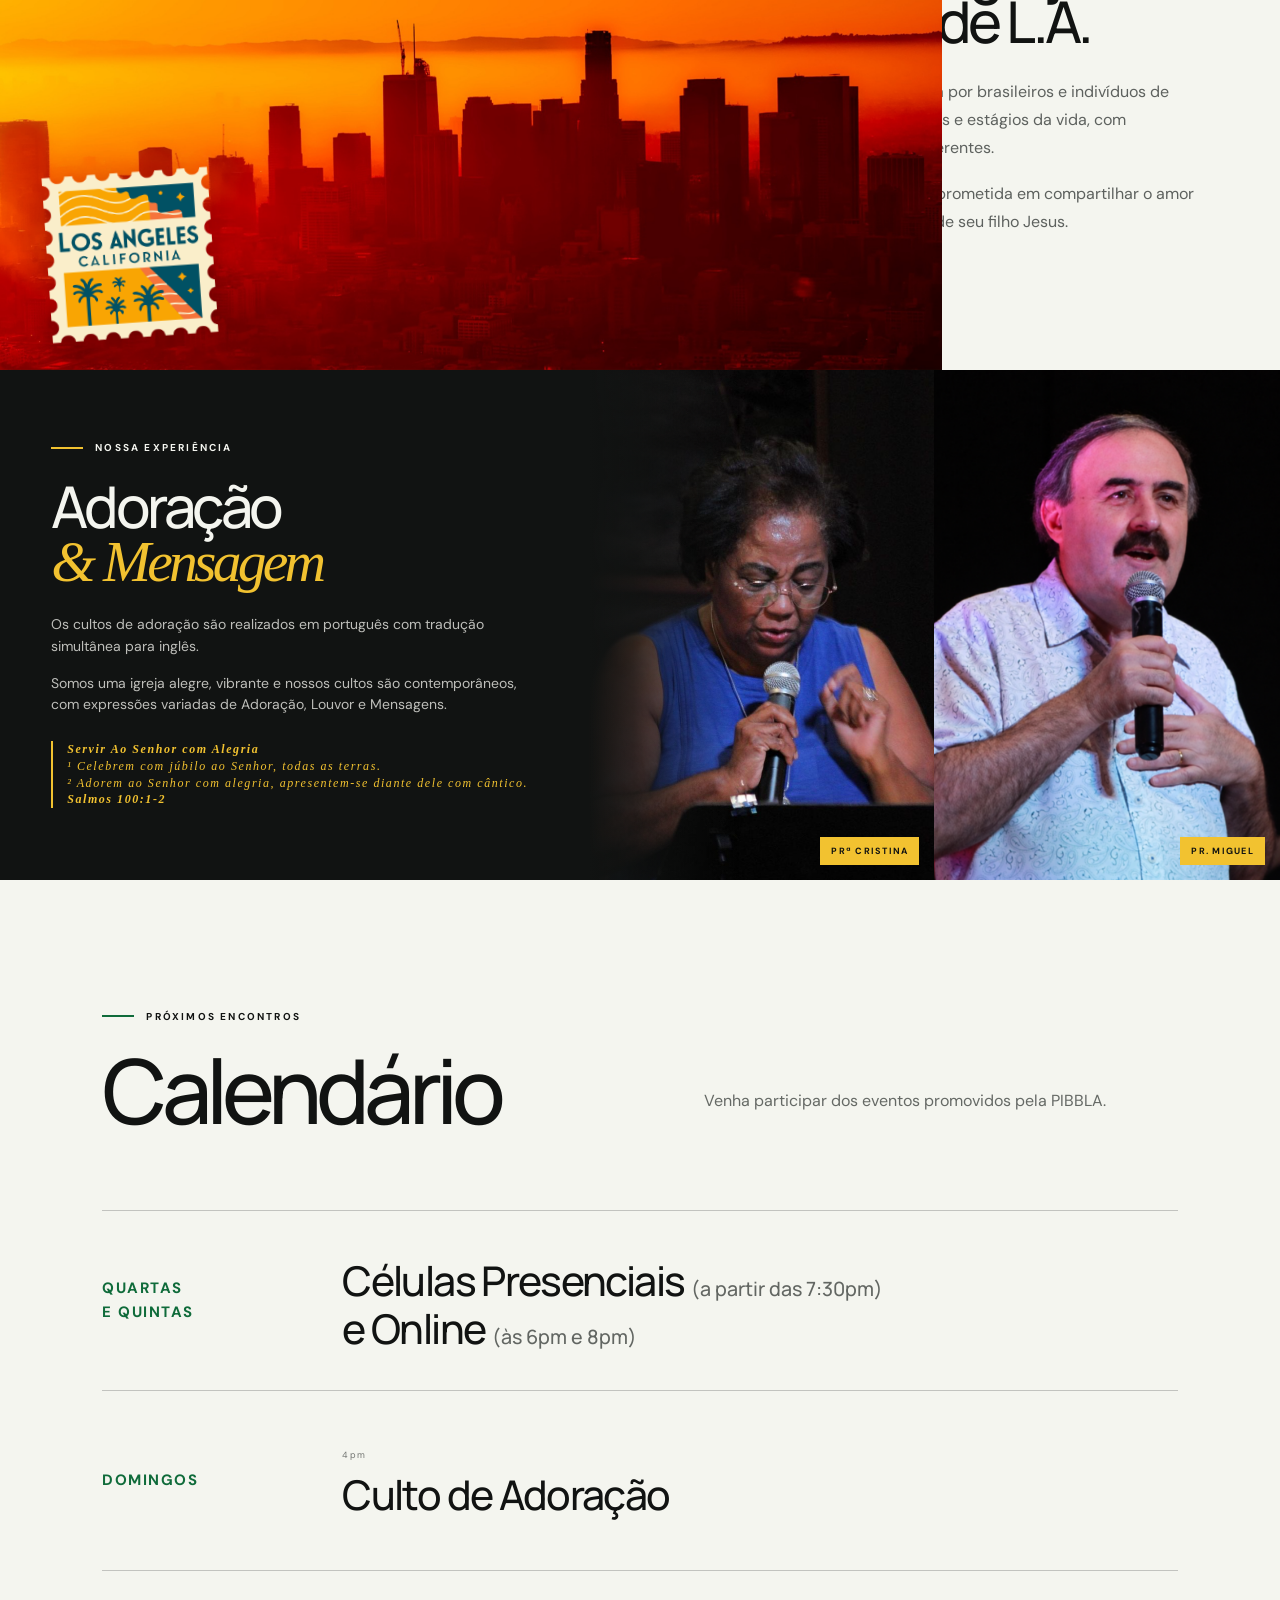
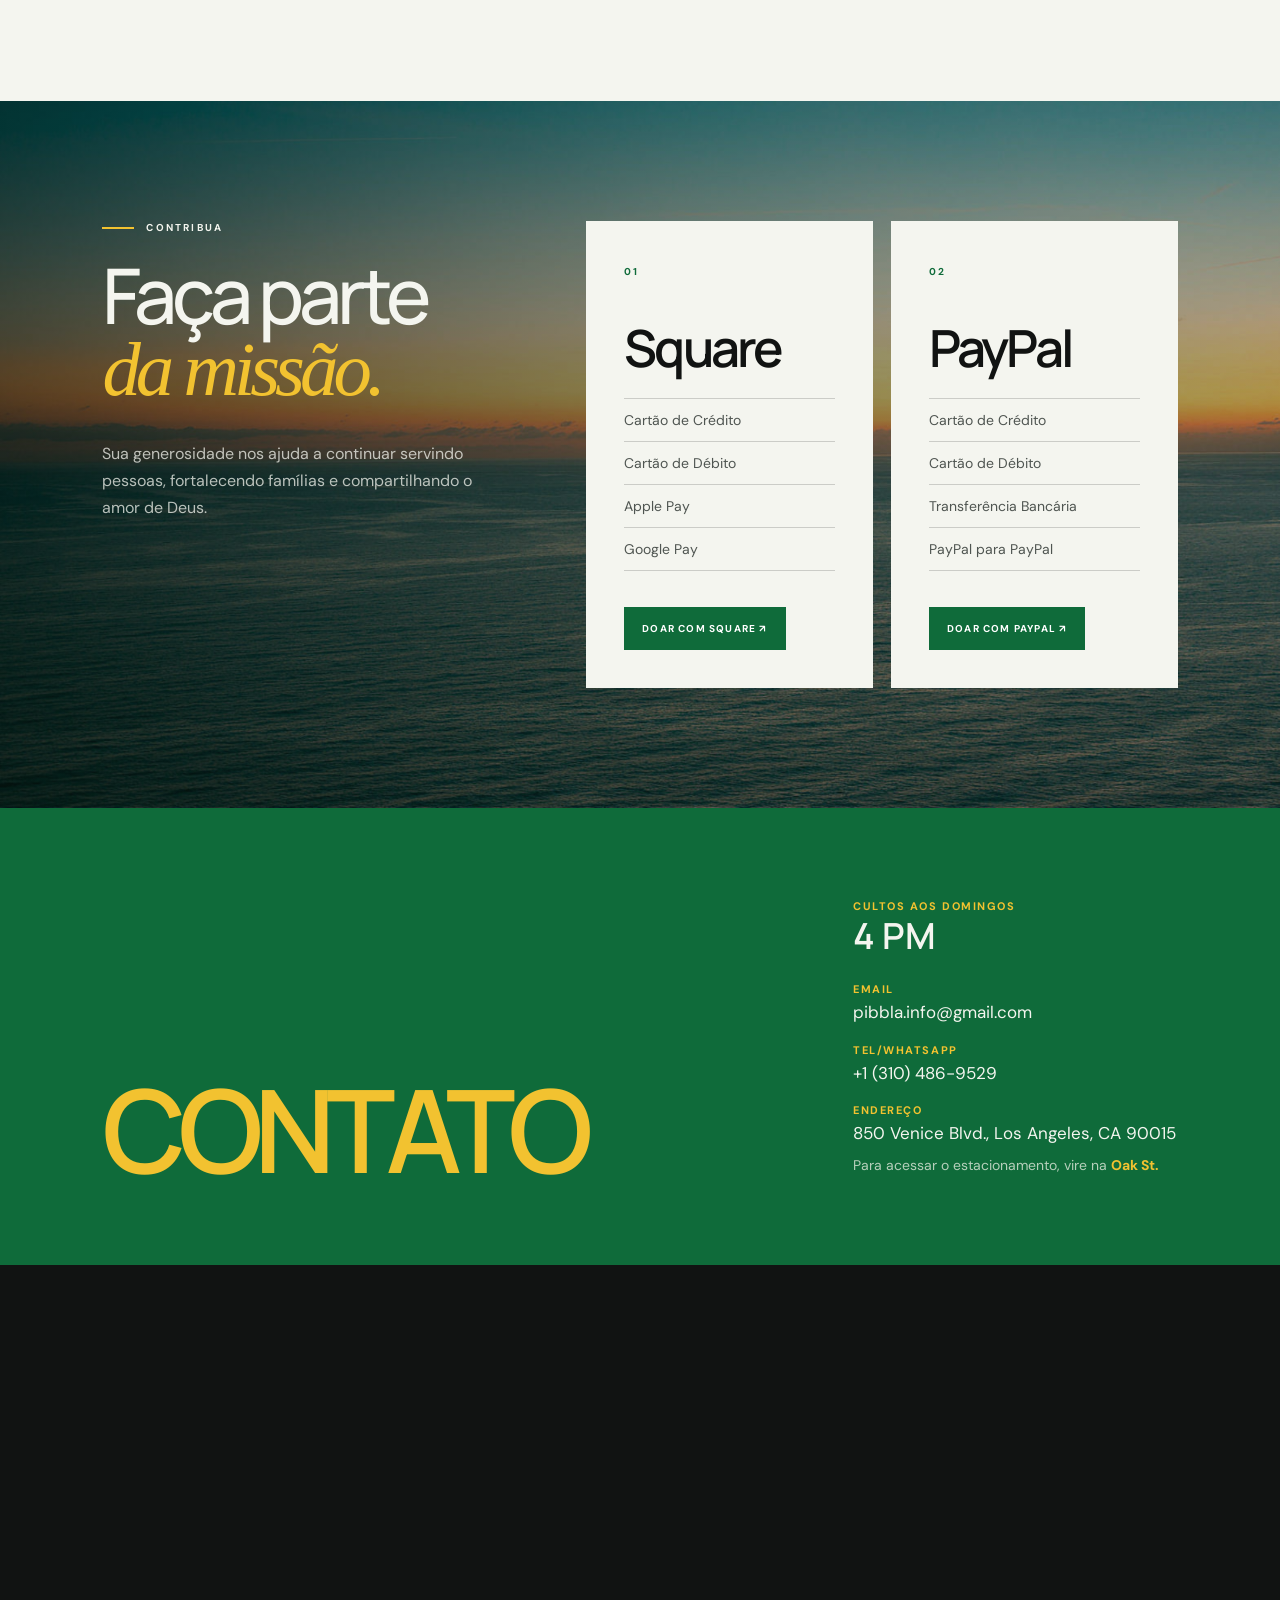
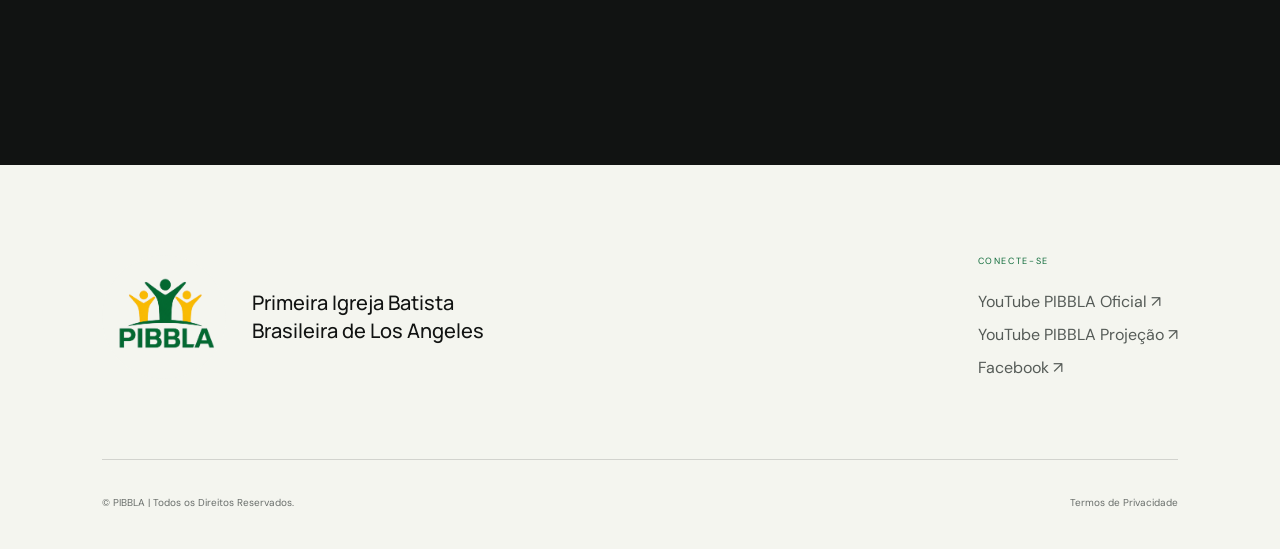
==== commit ff1eff12: "make changes" ====
--- a/index.html
+++ b/index.html
@@ -195,7 +195,7 @@
         <p>Primeira Igreja Batista<br>Brasileira de Los Angeles</p>
       </div>
       <div class="footer-links">
-        <div><span>CONECTE-SE</span><a href="https://www.youtube.com/@PIBBLAtv1/streams" target="_blank" rel="noopener noreferrer">YouTube</a><a href="https://www.youtube.com/@pibblaprojecao" target="_blank" rel="noopener noreferrer">YouTube PIBBLA Projeção</a><a href="https://www.facebook.com/pibbla/" target="_blank" rel="noopener noreferrer">Facebook</a></div>
+        <div><span>CONECTE-SE</span><a href="https://www.youtube.com/@PIBBLAtv1/streams" target="_blank" rel="noopener noreferrer">YouTube PIBBLA Oficial ↗</a><a href="https://www.youtube.com/@pibblaprojecao" target="_blank" rel="noopener noreferrer">YouTube PIBBLA Projeção ↗</a><a href="https://www.facebook.com/pibbla/" target="_blank" rel="noopener noreferrer">Facebook ↗</a></div>
       </div>
       <div class="footer-bottom">
         <p>© PIBBLA | Todos os Direitos Reservados.</p>
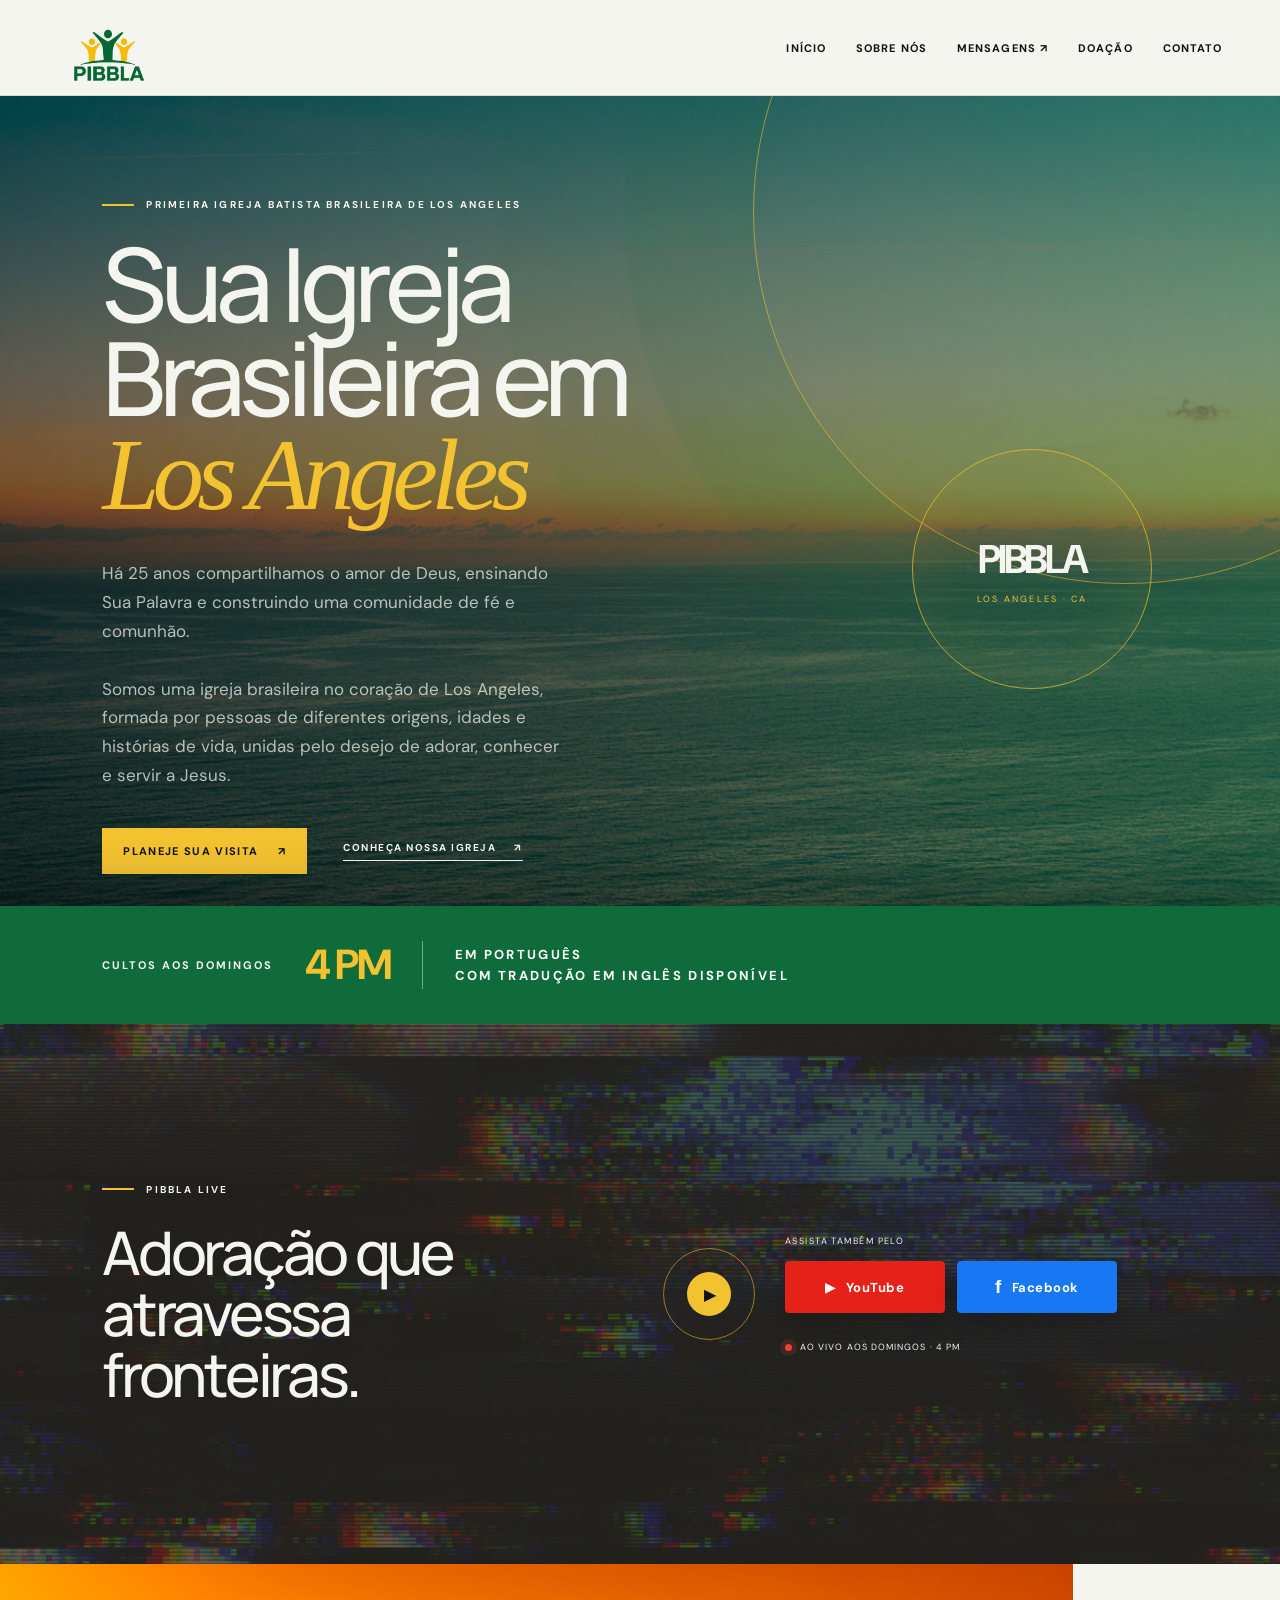
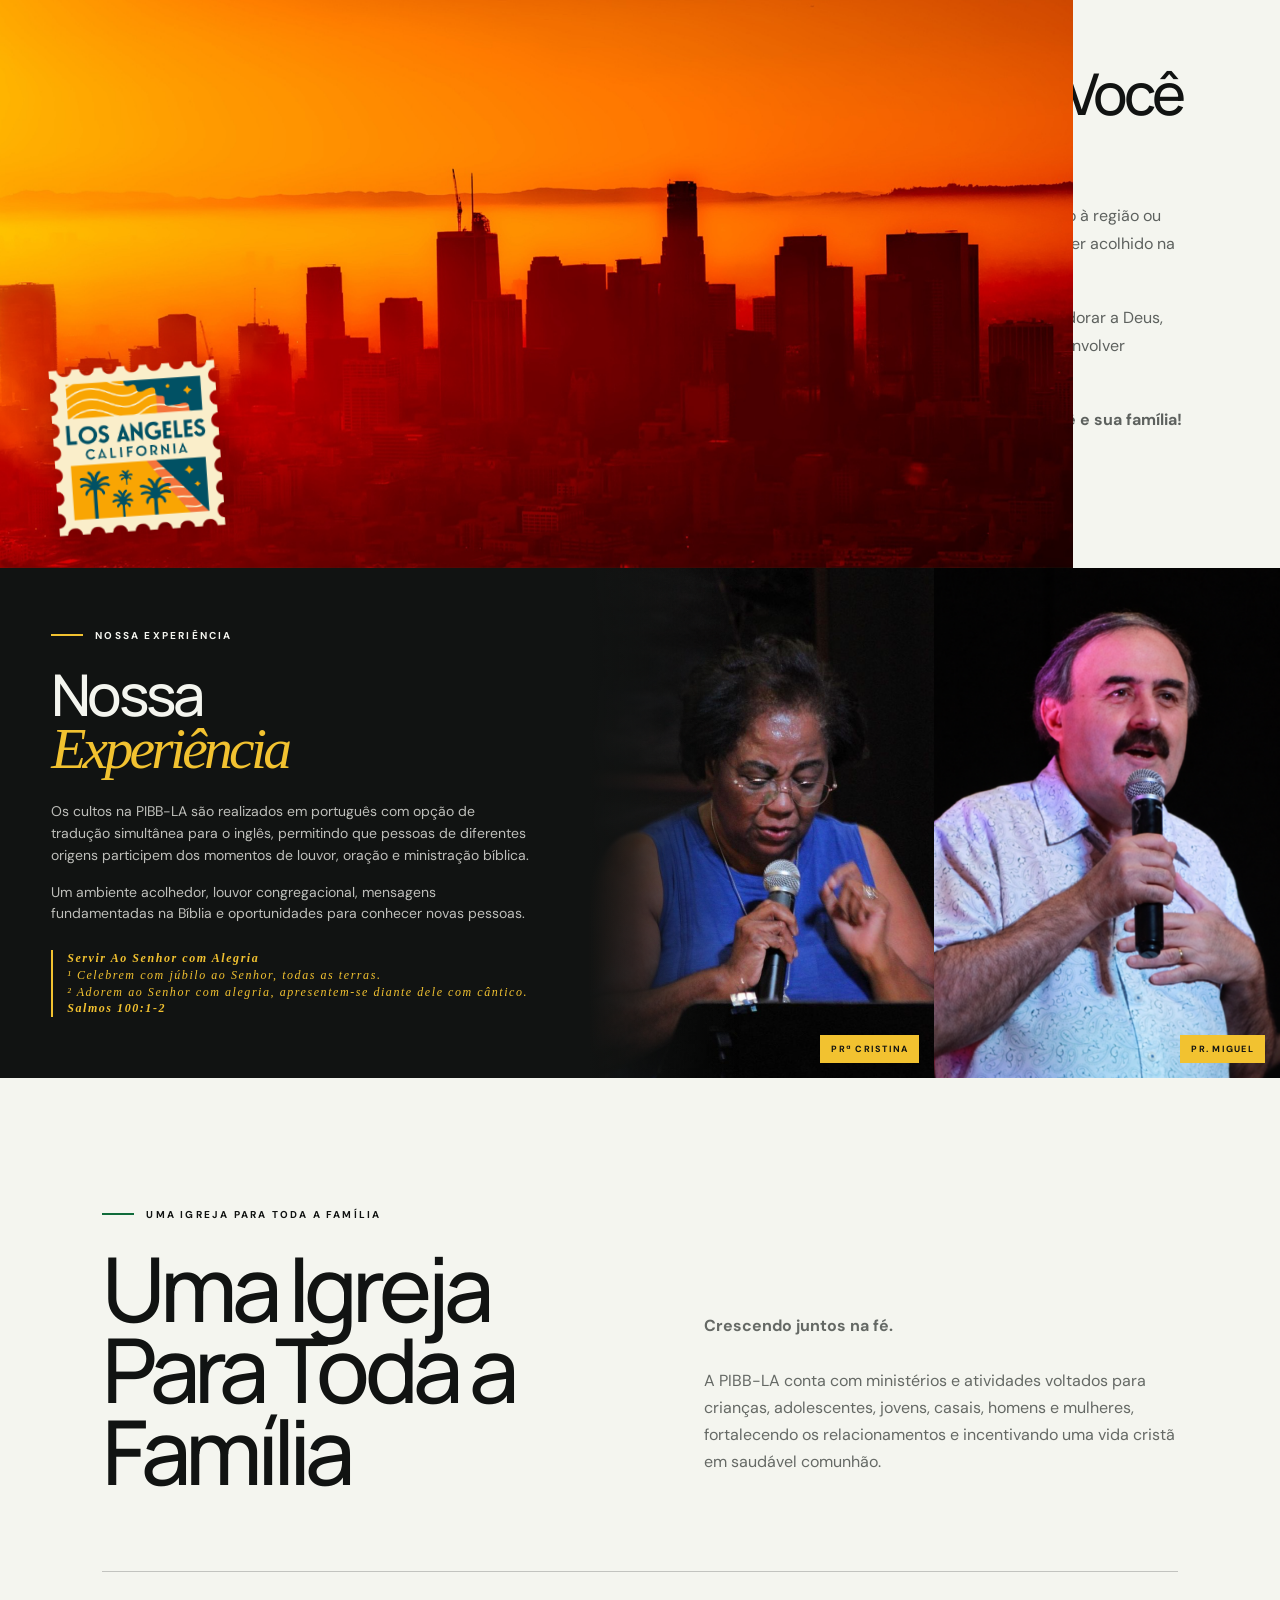
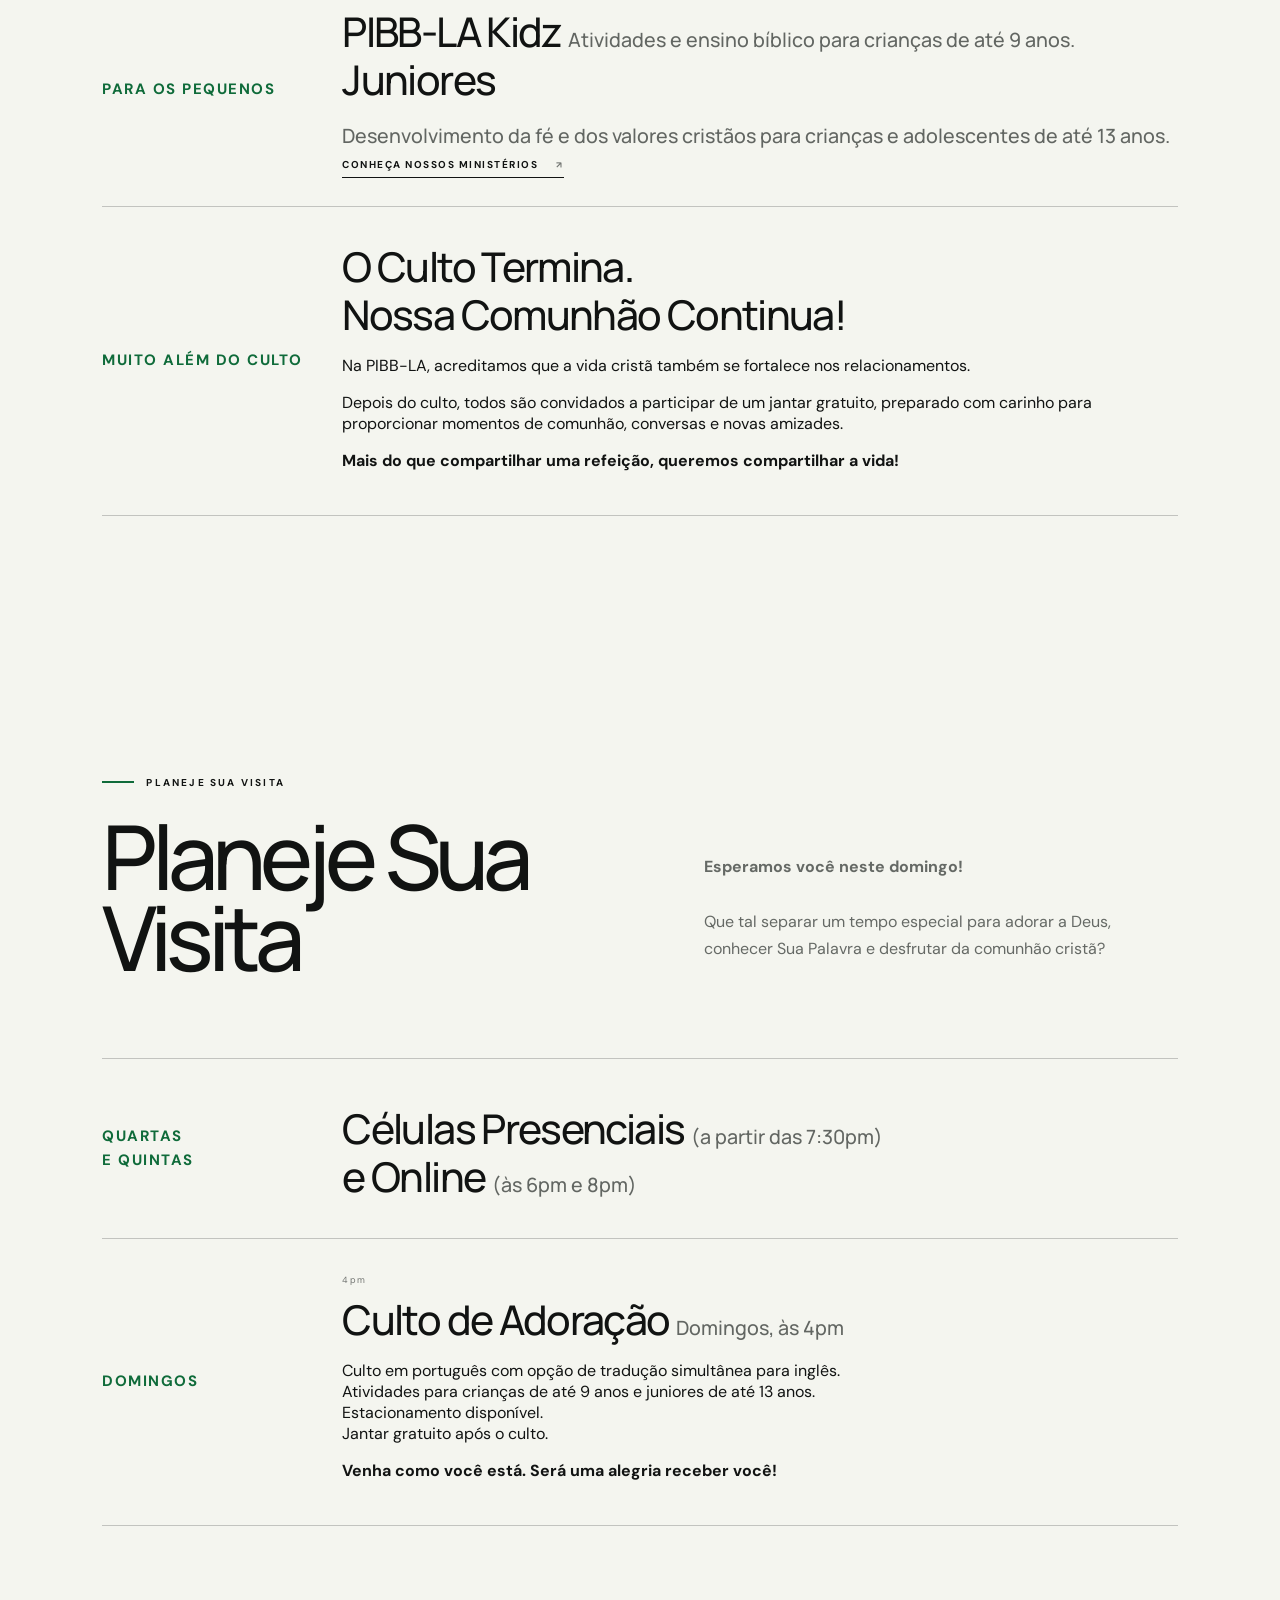
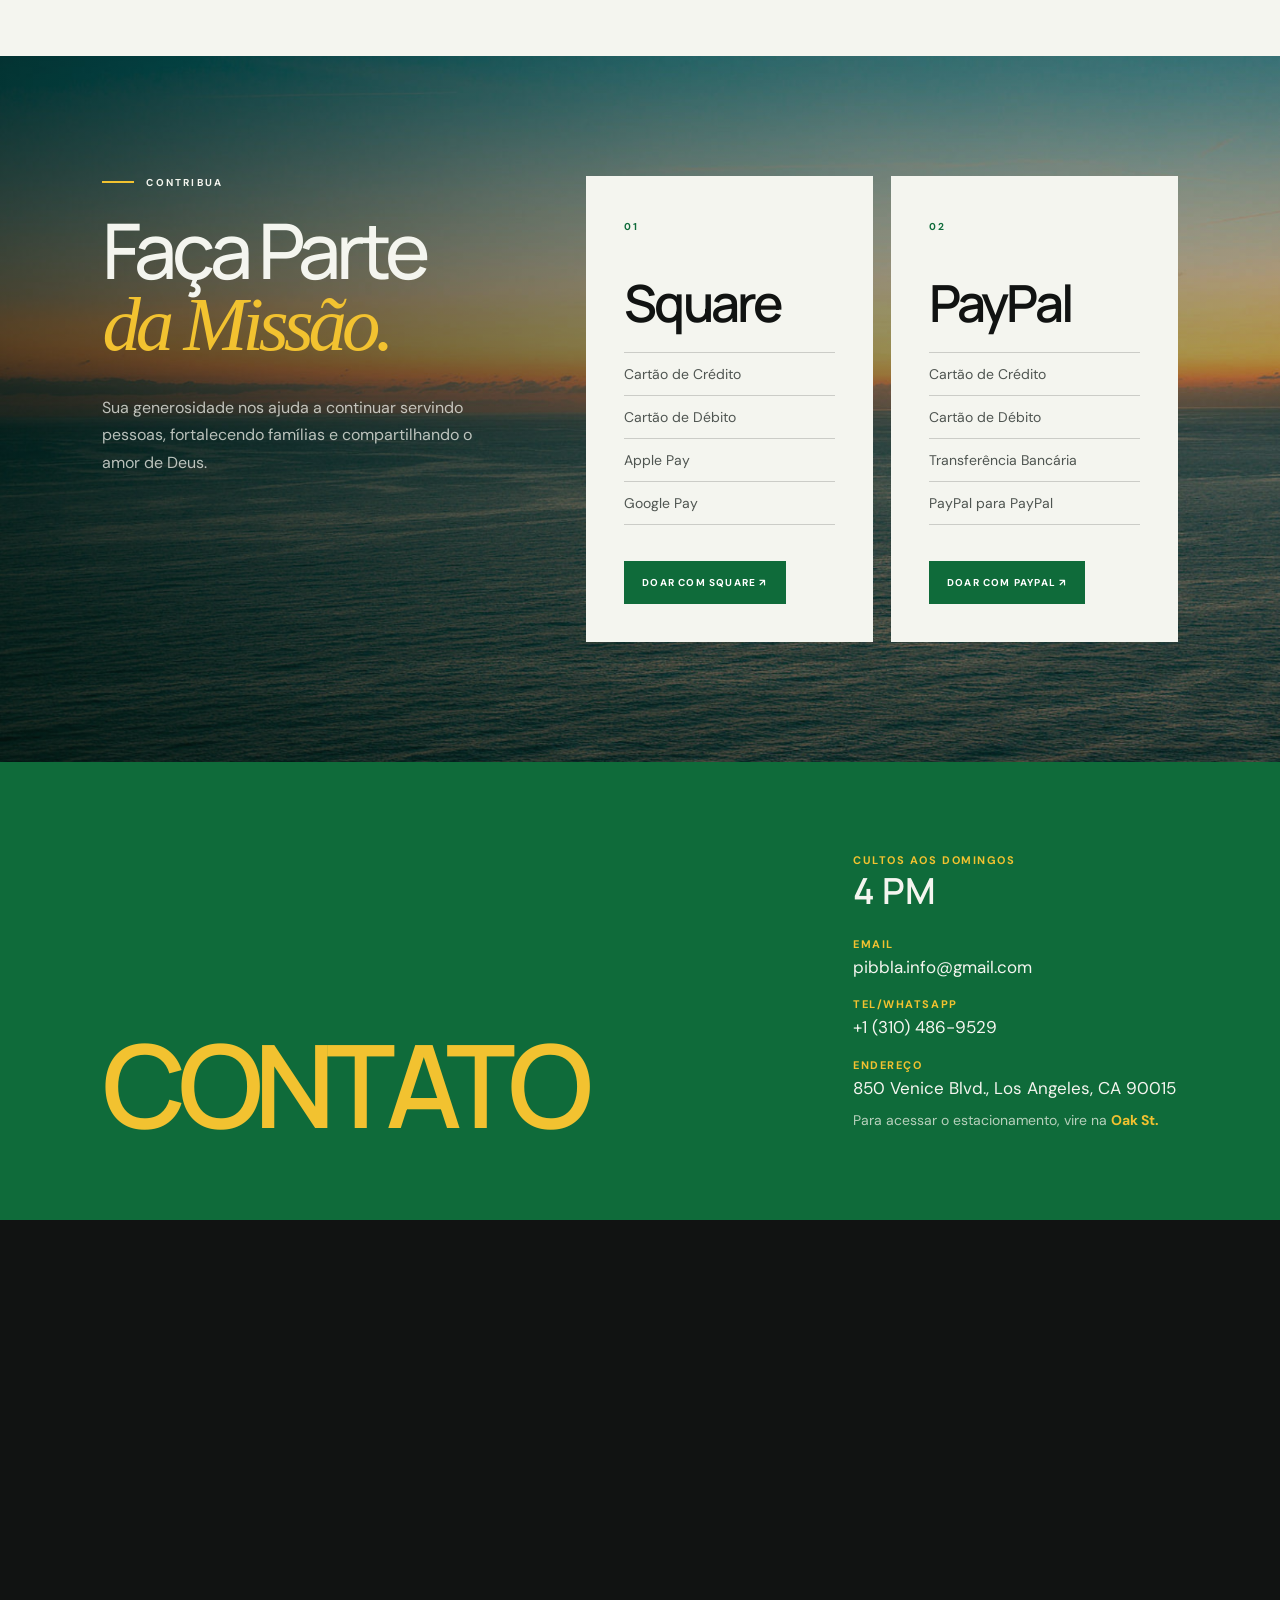
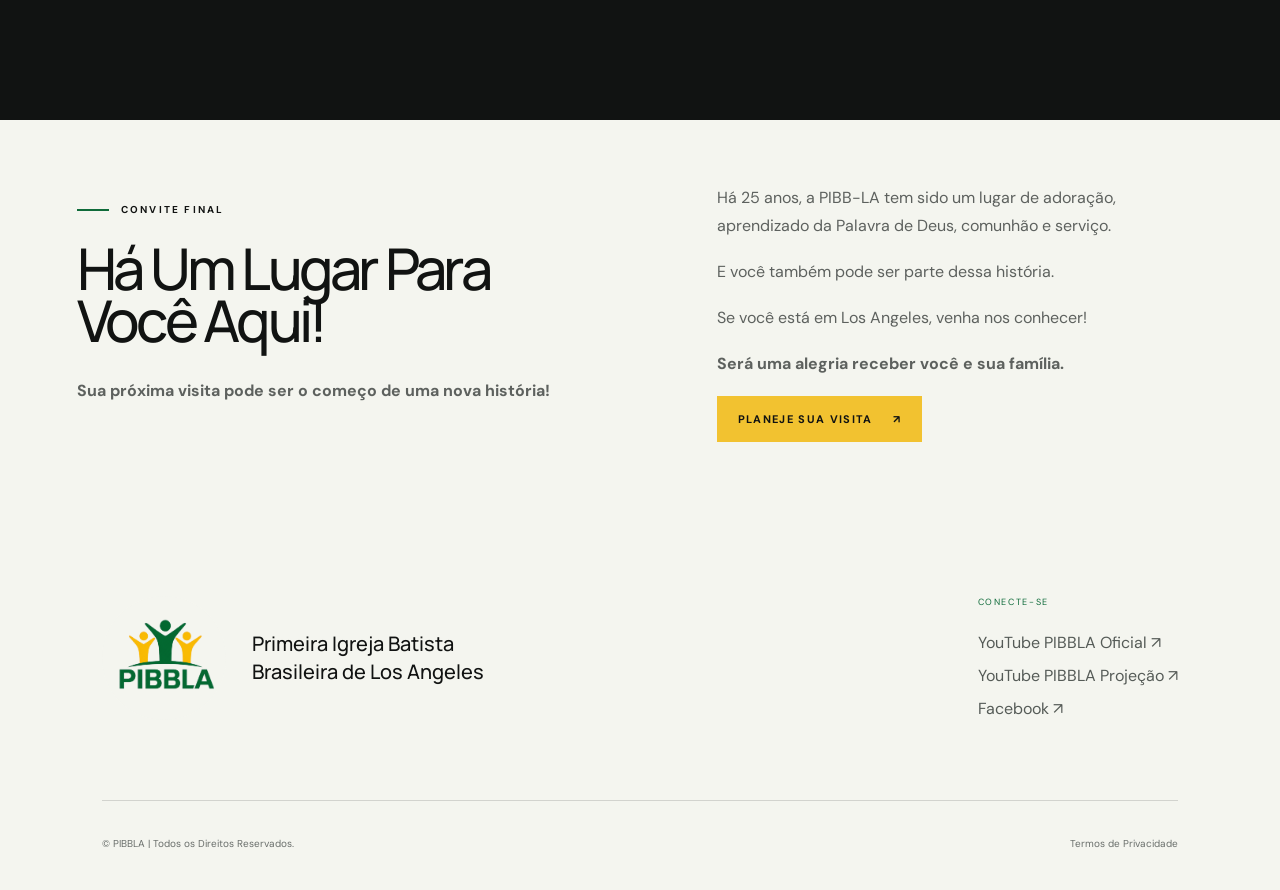
==== commit 92e27780: "commit changes" ====
--- a/index.html
+++ b/index.html
@@ -38,10 +38,11 @@
       <div class="hero-noise"></div>
       <div class="hero-copy">
         <p class="eyebrow light">Primeira Igreja Batista Brasileira de Los Angeles</p>
-        <h1>Uma igreja<br>para <em>todos.</em></h1>
-        <p class="hero-intro">Um lugar para pertencer, crescer na fé e viver o amor de Deus em comunidade.</p>
+        <h1>Sua Igreja<br>Brasileira em<br><em>Los Angeles</em></h1>
+        <p class="hero-intro">Há 25 anos compartilhamos o amor de Deus, ensinando Sua Palavra e construindo uma comunidade de fé e comunhão.<br><br>Somos uma igreja brasileira no coração de Los Angeles, formada por pessoas de diferentes origens, idades e histórias de vida, unidas pelo desejo de adorar, conhecer e servir a Jesus.</p>
         <div class="hero-actions">
-          <a class="primary-button" href="#sobre">CONHEÇA A PIBBLA <span aria-hidden="true">↗</span></a>
+          <a class="primary-button" href="#calendario">PLANEJE SUA VISITA <span aria-hidden="true">↗</span></a>
+          <a class="text-link light" href="./sobre/">CONHEÇA NOSSA IGREJA <span aria-hidden="true">↗</span></a>
         </div>
       </div>
       <div class="hero-mark" aria-hidden="true">
@@ -77,10 +78,11 @@
         <img class="about-stamp" src="./public/la-stamp.png" alt="Los Angeles, California" width="220" height="220">
       </div>
       <div class="about-copy">
-        <p class="eyebrow">QUEM SOMOS</p>
-        <h2>A Primeira Igreja<br>Brasileira de L.A.</h2>
-        <p>A PIBBLA é uma igreja formada por brasileiros e indivíduos de diversas etnias, idiomas, idades e estágios da vida, com interesses e necessidades diferentes.</p>
-        <p>Porém, somos uma igreja comprometida em compartilhar o amor de Deus e a salvação através de seu filho Jesus.</p>
+        <p class="eyebrow">BEM-VINDO À PIBBLA</p>
+        <h2>Um Lugar Para Você<br>e Sua Família</h2>
+        <p>Se você mora no sul da Califórnia, está chegando à região ou visitando Los Angeles, aqui é o lugar para você ser acolhido na família de Deus!</p>
+        <p>Na PIBB-LA, você encontra um ambiente para adorar a Deus, aprender mais da Bíblia, fortalecer sua fé e desenvolver relacionamentos dentro da vontade divina.</p>
+        <p><strong>Venha nos conhecer. Aqui é o lugar para você e sua família!</strong></p>
         <a class="text-link" href="./sobre/">CONHEÇA NOSSA HISTÓRIA <span aria-hidden="true">↗</span></a>
       </div>
     </section>
@@ -89,11 +91,11 @@
       <div class="worship-content">
         <div class="worship-heading">
           <p class="eyebrow light">NOSSA EXPERIÊNCIA</p>
-          <h2>Adoração<br><em>&amp; Mensagem</em></h2>
+          <h2>Nossa<br><em>Experiência</em></h2>
         </div>
         <div class="worship-copy">
-          <p>Os cultos de adoração são realizados em português com tradução simultânea para inglês.</p>
-          <p>Somos uma igreja alegre, vibrante e nossos cultos são contemporâneos, com expressões variadas de Adoração, Louvor e Mensagens.</p>
+          <p>Os cultos na PIBB-LA são realizados em português com opção de tradução simultânea para o inglês, permitindo que pessoas de diferentes origens participem dos momentos de louvor, oração e ministração bíblica.</p>
+          <p>Um ambiente acolhedor, louvor congregacional, mensagens fundamentadas na Bíblia e oportunidades para conhecer novas pessoas.</p>
         </div>
         <div class="worship-quote"><strong>Servir Ao Senhor com Alegria</strong><br>¹ Celebrem com júbilo ao Senhor, todas as terras.<br>² Adorem ao Senhor com alegria, apresentem-se diante dele com cântico.<br><strong>Salmos 100:1-2</strong></div>
       </div>
@@ -109,10 +111,35 @@
       </div>
     </section>
 
+    <section class="calendar-section" id="familia">
+      <div class="calendar-heading">
+        <div><p class="eyebrow">UMA IGREJA PARA TODA A FAMÍLIA</p><h2>Uma Igreja Para Toda a Família</h2></div>
+        <p><strong>Crescendo juntos na fé.</strong><br><br>A PIBB-LA conta com ministérios e atividades voltados para crianças, adolescentes, jovens, casais, homens e mulheres, fortalecendo os relacionamentos e incentivando uma vida cristã em saudável comunhão.</p>
+      </div>
+      <div class="event-list">
+        <article class="event-card">
+          <div class="event-date event-day"><span>PARA OS PEQUENOS</span></div>
+          <div class="event-info">
+            <h3>PIBB-LA Kidz <small>Atividades e ensino bíblico para crianças de até 9 anos.</small><br>Juniores <small>Desenvolvimento da fé e dos valores cristãos para crianças e adolescentes de até 13 anos.</small></h3>
+            <a class="text-link" href="./sobre/#ministerios">CONHEÇA NOSSOS MINISTÉRIOS <span aria-hidden="true">↗</span></a>
+          </div>
+        </article>
+        <article class="event-card">
+          <div class="event-date event-day"><span>MUITO ALÉM DO CULTO</span></div>
+          <div class="event-info">
+            <h3>O Culto Termina.<br>Nossa Comunhão Continua!</h3>
+            <p>Na PIBB-LA, acreditamos que a vida cristã também se fortalece nos relacionamentos.</p>
+            <p>Depois do culto, todos são convidados a participar de um jantar gratuito, preparado com carinho para proporcionar momentos de comunhão, conversas e novas amizades.</p>
+            <p><strong>Mais do que compartilhar uma refeição, queremos compartilhar a vida!</strong></p>
+          </div>
+        </article>
+      </div>
+    </section>
+
     <section class="calendar-section" id="calendario">
       <div class="calendar-heading">
-        <div><p class="eyebrow">PRÓXIMOS ENCONTROS</p><h2>Calendário</h2></div>
-        <p>Venha participar dos eventos promovidos pela PIBBLA.</p>
+        <div><p class="eyebrow">PLANEJE SUA VISITA</p><h2>Planeje Sua Visita</h2></div>
+        <p><strong>Esperamos você neste domingo!</strong><br><br>Que tal separar um tempo especial para adorar a Deus, conhecer Sua Palavra e desfrutar da comunhão cristã?</p>
       </div>
       <div class="event-list">
         <article class="event-card">
@@ -126,7 +153,12 @@
         </article>
         <article class="event-card yellow">
           <div class="event-date event-day"><span>DOMINGOS</span></div>
-          <div class="event-info"><span>4pm</span><h3>Culto de Adoração</h3></div>
+          <div class="event-info">
+            <span>4pm</span>
+            <h3>Culto de Adoração <small>Domingos, às 4pm</small></h3>
+            <p>Culto em português com opção de tradução simultânea para inglês.<br>Atividades para crianças de até 9 anos e juniores de até 13 anos.<br>Estacionamento disponível.<br>Jantar gratuito após o culto.</p>
+            <p><strong>Venha como você está. Será uma alegria receber você!</strong></p>
+          </div>
         </article>
       </div>
     </section>
@@ -134,7 +166,7 @@
     <section class="donation-section" id="doacao">
       <div class="donation-heading">
         <p class="eyebrow light">CONTRIBUA</p>
-        <h2>Faça parte<br><em>da missão.</em></h2>
+        <h2>Faça Parte<br><em>da Missão.</em></h2>
         <p>Sua generosidade nos ajuda a continuar servindo pessoas, fortalecendo famílias e compartilhando o amor de Deus.</p>
       </div>
       <div class="donation-options">
@@ -189,6 +221,21 @@
       <a class="map-external-link" href="https://www.google.com/maps/search/?api=1&amp;query=PIBBLA%2C%20850%20Venice%20Blvd.%2C%20Los%20Angeles%2C%20CA%2090015" target="_blank" rel="noopener noreferrer" aria-label="Abrir a localização da PIBBLA no Google Maps em uma nova aba"></a>
     </div>
 
+    <section class="about-section" id="convite-final">
+      <div class="about-copy">
+        <p class="eyebrow">CONVITE FINAL</p>
+        <h2>Há Um Lugar Para Você Aqui!</h2>
+        <p><strong>Sua próxima visita pode ser o começo de uma nova história!</strong></p>
+      </div>
+      <div class="about-copy">
+        <p>Há 25 anos, a PIBB-LA tem sido um lugar de adoração, aprendizado da Palavra de Deus, comunhão e serviço.</p>
+        <p>E você também pode ser parte dessa história.</p>
+        <p>Se você está em Los Angeles, venha nos conhecer!</p>
+        <p><strong>Será uma alegria receber você e sua família.</strong></p>
+        <a class="primary-button" href="#calendario">PLANEJE SUA VISITA <span aria-hidden="true">↗</span></a>
+      </div>
+    </section>
+
     <footer>
       <div class="footer-brand">
         <img src="./public/pibbla-logo.png" alt="PIBBLA" width="124" height="124">
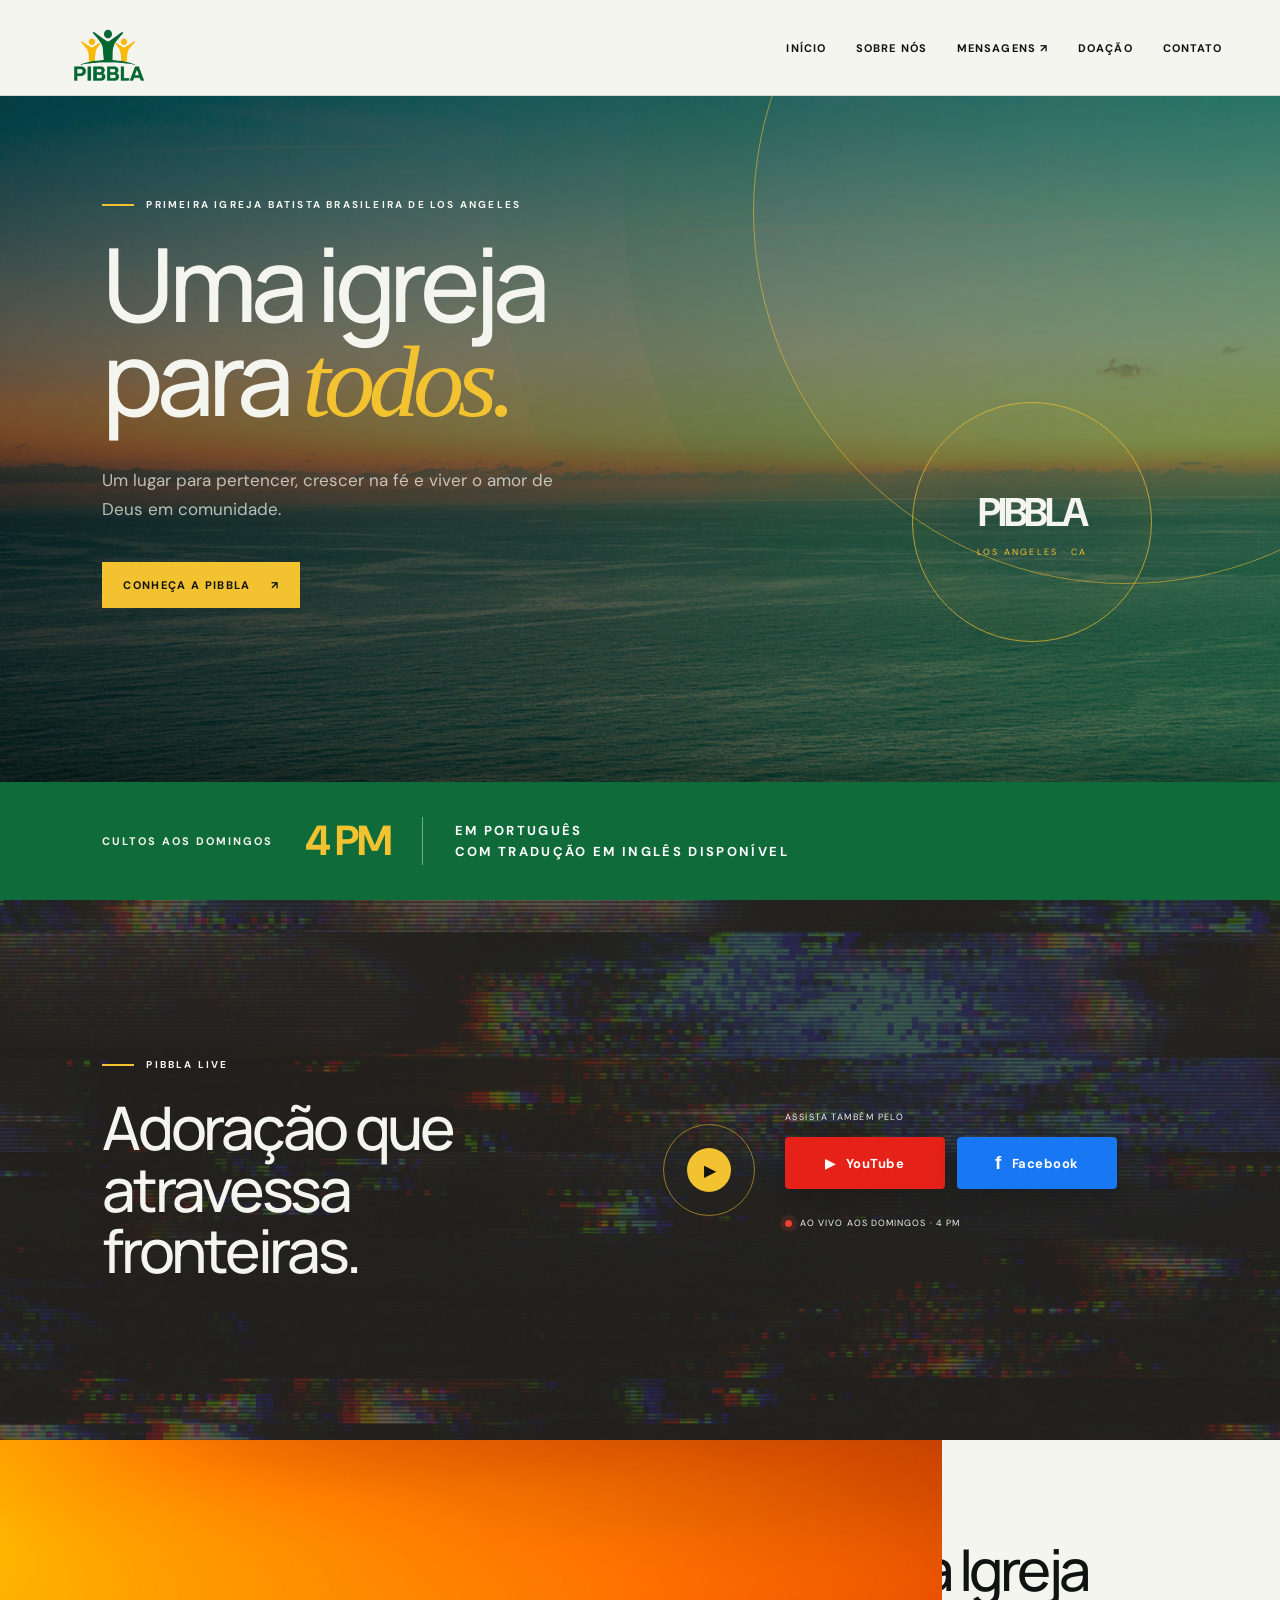
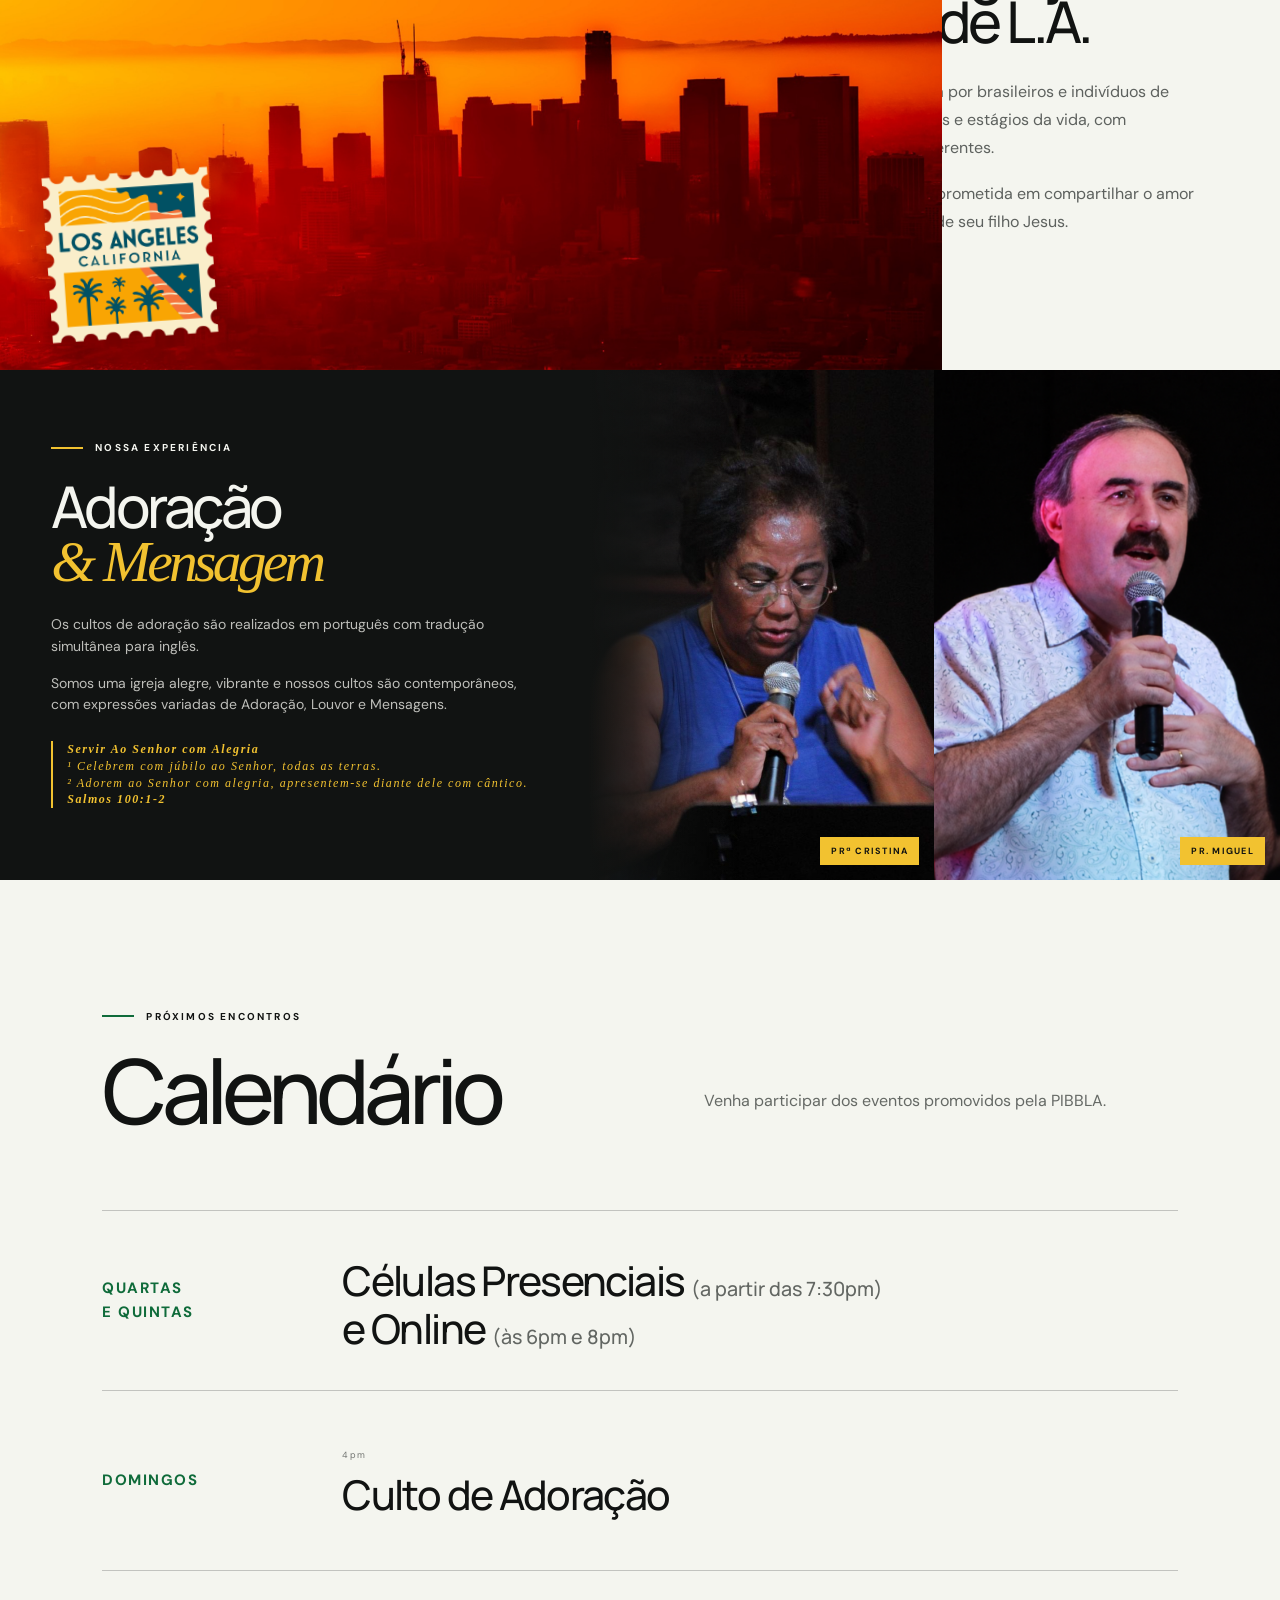
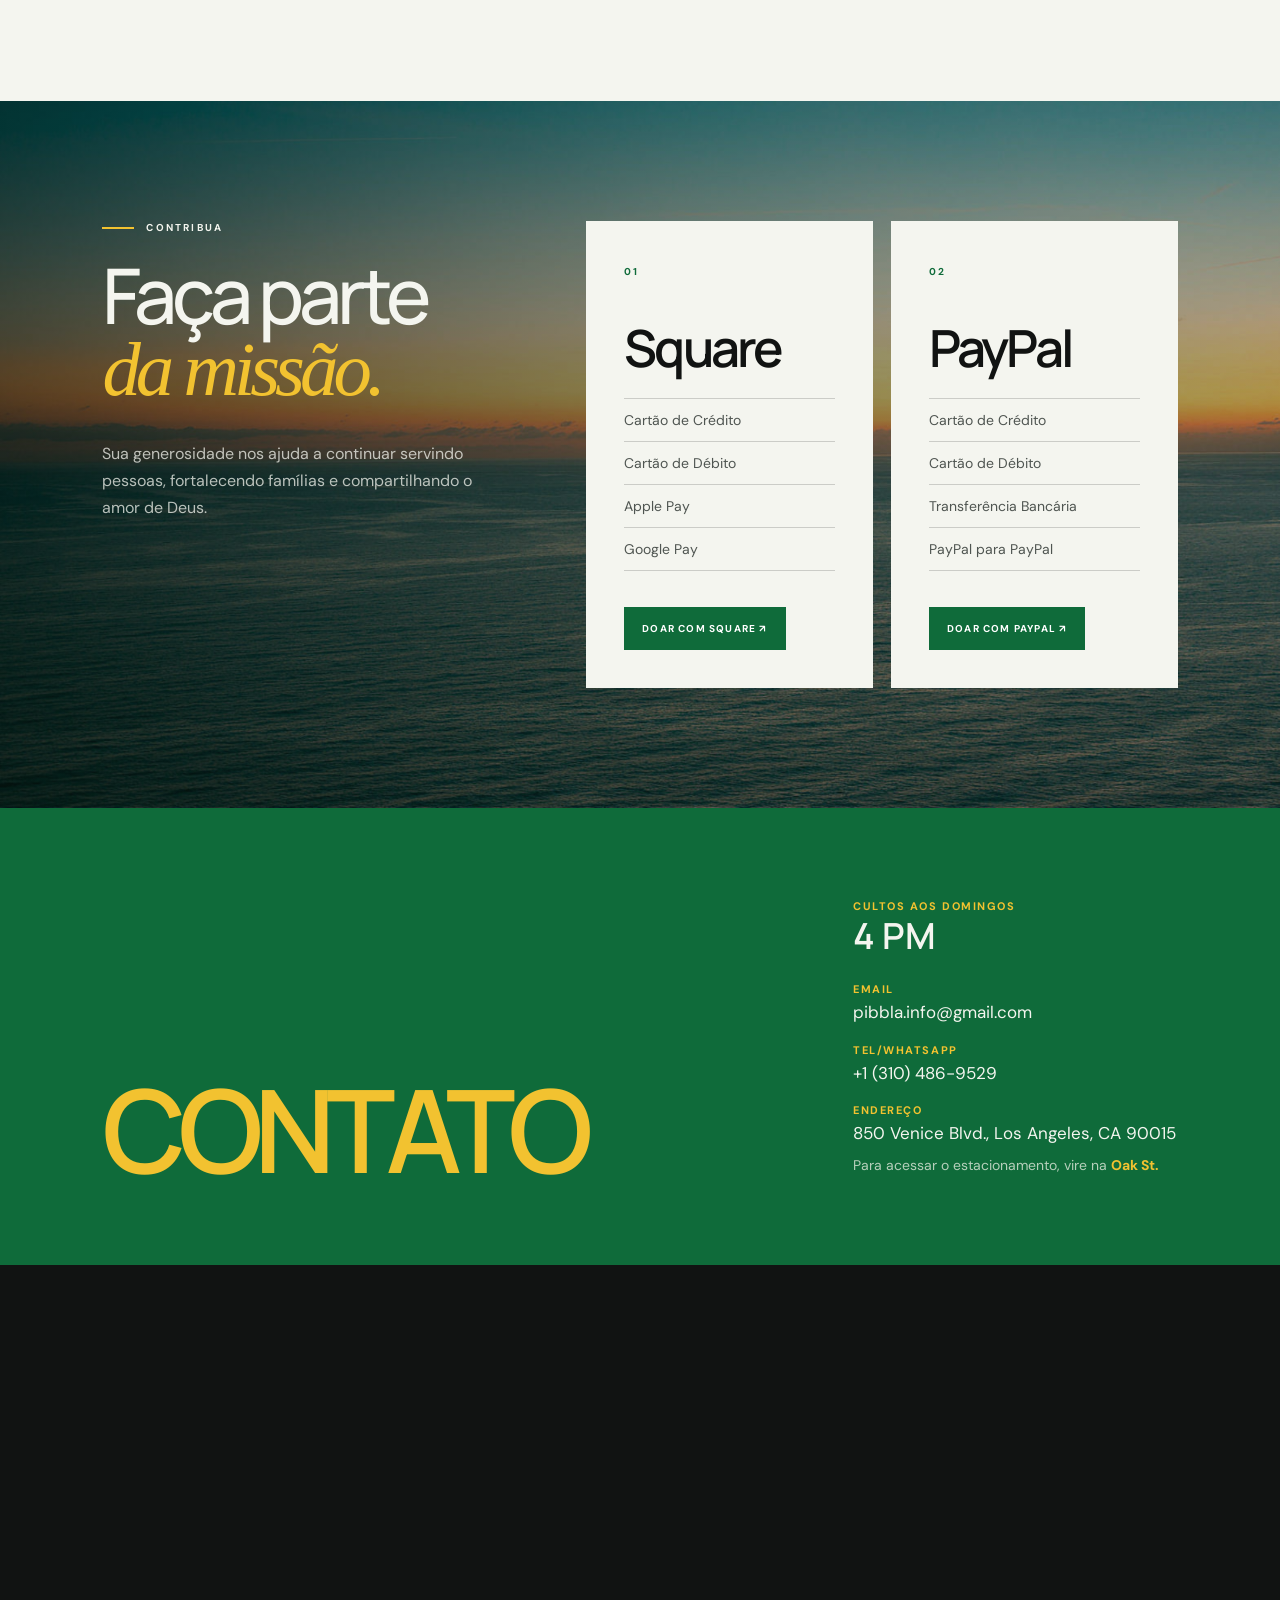
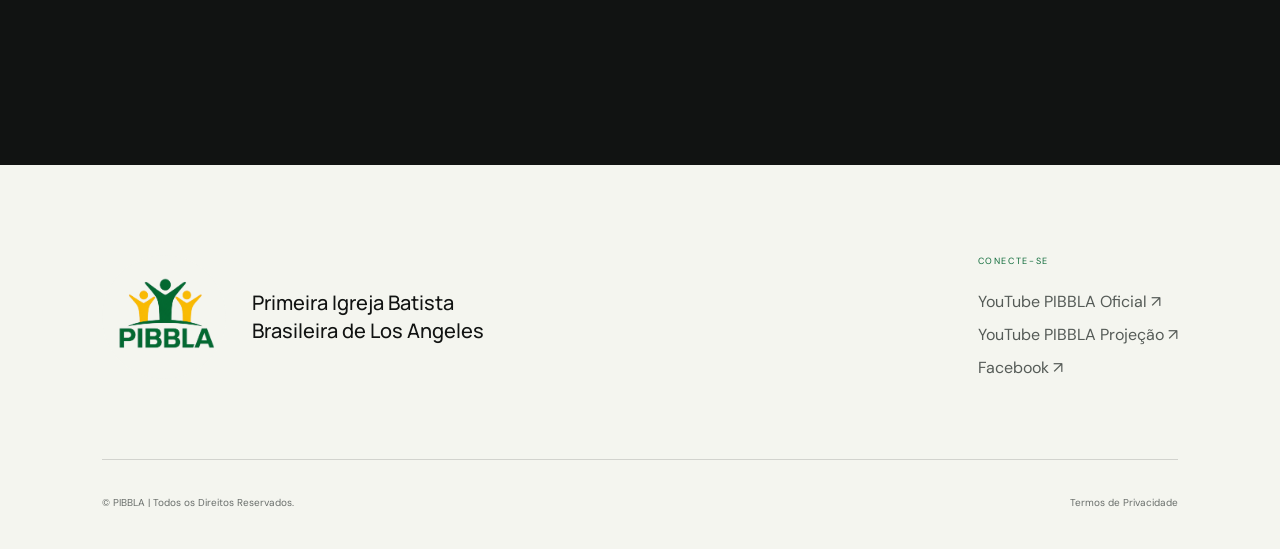
==== commit 6b5f41e4: "go back to previous version" ====
--- a/index.html
+++ b/index.html
@@ -38,11 +38,10 @@
       <div class="hero-noise"></div>
       <div class="hero-copy">
         <p class="eyebrow light">Primeira Igreja Batista Brasileira de Los Angeles</p>
-        <h1>Sua Igreja<br>Brasileira em<br><em>Los Angeles</em></h1>
-        <p class="hero-intro">Há 25 anos compartilhamos o amor de Deus, ensinando Sua Palavra e construindo uma comunidade de fé e comunhão.<br><br>Somos uma igreja brasileira no coração de Los Angeles, formada por pessoas de diferentes origens, idades e histórias de vida, unidas pelo desejo de adorar, conhecer e servir a Jesus.</p>
+        <h1>Uma igreja<br>para <em>todos.</em></h1>
+        <p class="hero-intro">Um lugar para pertencer, crescer na fé e viver o amor de Deus em comunidade.</p>
         <div class="hero-actions">
-          <a class="primary-button" href="#calendario">PLANEJE SUA VISITA <span aria-hidden="true">↗</span></a>
-          <a class="text-link light" href="./sobre/">CONHEÇA NOSSA IGREJA <span aria-hidden="true">↗</span></a>
+          <a class="primary-button" href="#sobre">CONHEÇA A PIBBLA <span aria-hidden="true">↗</span></a>
         </div>
       </div>
       <div class="hero-mark" aria-hidden="true">
@@ -78,11 +77,10 @@
         <img class="about-stamp" src="./public/la-stamp.png" alt="Los Angeles, California" width="220" height="220">
       </div>
       <div class="about-copy">
-        <p class="eyebrow">BEM-VINDO À PIBBLA</p>
-        <h2>Um Lugar Para Você<br>e Sua Família</h2>
-        <p>Se você mora no sul da Califórnia, está chegando à região ou visitando Los Angeles, aqui é o lugar para você ser acolhido na família de Deus!</p>
-        <p>Na PIBB-LA, você encontra um ambiente para adorar a Deus, aprender mais da Bíblia, fortalecer sua fé e desenvolver relacionamentos dentro da vontade divina.</p>
-        <p><strong>Venha nos conhecer. Aqui é o lugar para você e sua família!</strong></p>
+        <p class="eyebrow">QUEM SOMOS</p>
+        <h2>A Primeira Igreja<br>Brasileira de L.A.</h2>
+        <p>A PIBBLA é uma igreja formada por brasileiros e indivíduos de diversas etnias, idiomas, idades e estágios da vida, com interesses e necessidades diferentes.</p>
+        <p>Porém, somos uma igreja comprometida em compartilhar o amor de Deus e a salvação através de seu filho Jesus.</p>
         <a class="text-link" href="./sobre/">CONHEÇA NOSSA HISTÓRIA <span aria-hidden="true">↗</span></a>
       </div>
     </section>
@@ -91,11 +89,11 @@
       <div class="worship-content">
         <div class="worship-heading">
           <p class="eyebrow light">NOSSA EXPERIÊNCIA</p>
-          <h2>Nossa<br><em>Experiência</em></h2>
+          <h2>Adoração<br><em>&amp; Mensagem</em></h2>
         </div>
         <div class="worship-copy">
-          <p>Os cultos na PIBB-LA são realizados em português com opção de tradução simultânea para o inglês, permitindo que pessoas de diferentes origens participem dos momentos de louvor, oração e ministração bíblica.</p>
-          <p>Um ambiente acolhedor, louvor congregacional, mensagens fundamentadas na Bíblia e oportunidades para conhecer novas pessoas.</p>
+          <p>Os cultos de adoração são realizados em português com tradução simultânea para inglês.</p>
+          <p>Somos uma igreja alegre, vibrante e nossos cultos são contemporâneos, com expressões variadas de Adoração, Louvor e Mensagens.</p>
         </div>
         <div class="worship-quote"><strong>Servir Ao Senhor com Alegria</strong><br>¹ Celebrem com júbilo ao Senhor, todas as terras.<br>² Adorem ao Senhor com alegria, apresentem-se diante dele com cântico.<br><strong>Salmos 100:1-2</strong></div>
       </div>
@@ -111,35 +109,10 @@
       </div>
     </section>
 
-    <section class="calendar-section" id="familia">
-      <div class="calendar-heading">
-        <div><p class="eyebrow">UMA IGREJA PARA TODA A FAMÍLIA</p><h2>Uma Igreja Para Toda a Família</h2></div>
-        <p><strong>Crescendo juntos na fé.</strong><br><br>A PIBB-LA conta com ministérios e atividades voltados para crianças, adolescentes, jovens, casais, homens e mulheres, fortalecendo os relacionamentos e incentivando uma vida cristã em saudável comunhão.</p>
-      </div>
-      <div class="event-list">
-        <article class="event-card">
-          <div class="event-date event-day"><span>PARA OS PEQUENOS</span></div>
-          <div class="event-info">
-            <h3>PIBB-LA Kidz <small>Atividades e ensino bíblico para crianças de até 9 anos.</small><br>Juniores <small>Desenvolvimento da fé e dos valores cristãos para crianças e adolescentes de até 13 anos.</small></h3>
-            <a class="text-link" href="./sobre/#ministerios">CONHEÇA NOSSOS MINISTÉRIOS <span aria-hidden="true">↗</span></a>
-          </div>
-        </article>
-        <article class="event-card">
-          <div class="event-date event-day"><span>MUITO ALÉM DO CULTO</span></div>
-          <div class="event-info">
-            <h3>O Culto Termina.<br>Nossa Comunhão Continua!</h3>
-            <p>Na PIBB-LA, acreditamos que a vida cristã também se fortalece nos relacionamentos.</p>
-            <p>Depois do culto, todos são convidados a participar de um jantar gratuito, preparado com carinho para proporcionar momentos de comunhão, conversas e novas amizades.</p>
-            <p><strong>Mais do que compartilhar uma refeição, queremos compartilhar a vida!</strong></p>
-          </div>
-        </article>
-      </div>
-    </section>
-
     <section class="calendar-section" id="calendario">
       <div class="calendar-heading">
-        <div><p class="eyebrow">PLANEJE SUA VISITA</p><h2>Planeje Sua Visita</h2></div>
-        <p><strong>Esperamos você neste domingo!</strong><br><br>Que tal separar um tempo especial para adorar a Deus, conhecer Sua Palavra e desfrutar da comunhão cristã?</p>
+        <div><p class="eyebrow">PRÓXIMOS ENCONTROS</p><h2>Calendário</h2></div>
+        <p>Venha participar dos eventos promovidos pela PIBBLA.</p>
       </div>
       <div class="event-list">
         <article class="event-card">
@@ -153,12 +126,7 @@
         </article>
         <article class="event-card yellow">
           <div class="event-date event-day"><span>DOMINGOS</span></div>
-          <div class="event-info">
-            <span>4pm</span>
-            <h3>Culto de Adoração <small>Domingos, às 4pm</small></h3>
-            <p>Culto em português com opção de tradução simultânea para inglês.<br>Atividades para crianças de até 9 anos e juniores de até 13 anos.<br>Estacionamento disponível.<br>Jantar gratuito após o culto.</p>
-            <p><strong>Venha como você está. Será uma alegria receber você!</strong></p>
-          </div>
+          <div class="event-info"><span>4pm</span><h3>Culto de Adoração</h3></div>
         </article>
       </div>
     </section>
@@ -166,7 +134,7 @@
     <section class="donation-section" id="doacao">
       <div class="donation-heading">
         <p class="eyebrow light">CONTRIBUA</p>
-        <h2>Faça Parte<br><em>da Missão.</em></h2>
+        <h2>Faça parte<br><em>da missão.</em></h2>
         <p>Sua generosidade nos ajuda a continuar servindo pessoas, fortalecendo famílias e compartilhando o amor de Deus.</p>
       </div>
       <div class="donation-options">
@@ -221,21 +189,6 @@
       <a class="map-external-link" href="https://www.google.com/maps/search/?api=1&amp;query=PIBBLA%2C%20850%20Venice%20Blvd.%2C%20Los%20Angeles%2C%20CA%2090015" target="_blank" rel="noopener noreferrer" aria-label="Abrir a localização da PIBBLA no Google Maps em uma nova aba"></a>
     </div>
 
-    <section class="about-section" id="convite-final">
-      <div class="about-copy">
-        <p class="eyebrow">CONVITE FINAL</p>
-        <h2>Há Um Lugar Para Você Aqui!</h2>
-        <p><strong>Sua próxima visita pode ser o começo de uma nova história!</strong></p>
-      </div>
-      <div class="about-copy">
-        <p>Há 25 anos, a PIBB-LA tem sido um lugar de adoração, aprendizado da Palavra de Deus, comunhão e serviço.</p>
-        <p>E você também pode ser parte dessa história.</p>
-        <p>Se você está em Los Angeles, venha nos conhecer!</p>
-        <p><strong>Será uma alegria receber você e sua família.</strong></p>
-        <a class="primary-button" href="#calendario">PLANEJE SUA VISITA <span aria-hidden="true">↗</span></a>
-      </div>
-    </section>
-
     <footer>
       <div class="footer-brand">
         <img src="./public/pibbla-logo.png" alt="PIBBLA" width="124" height="124">
